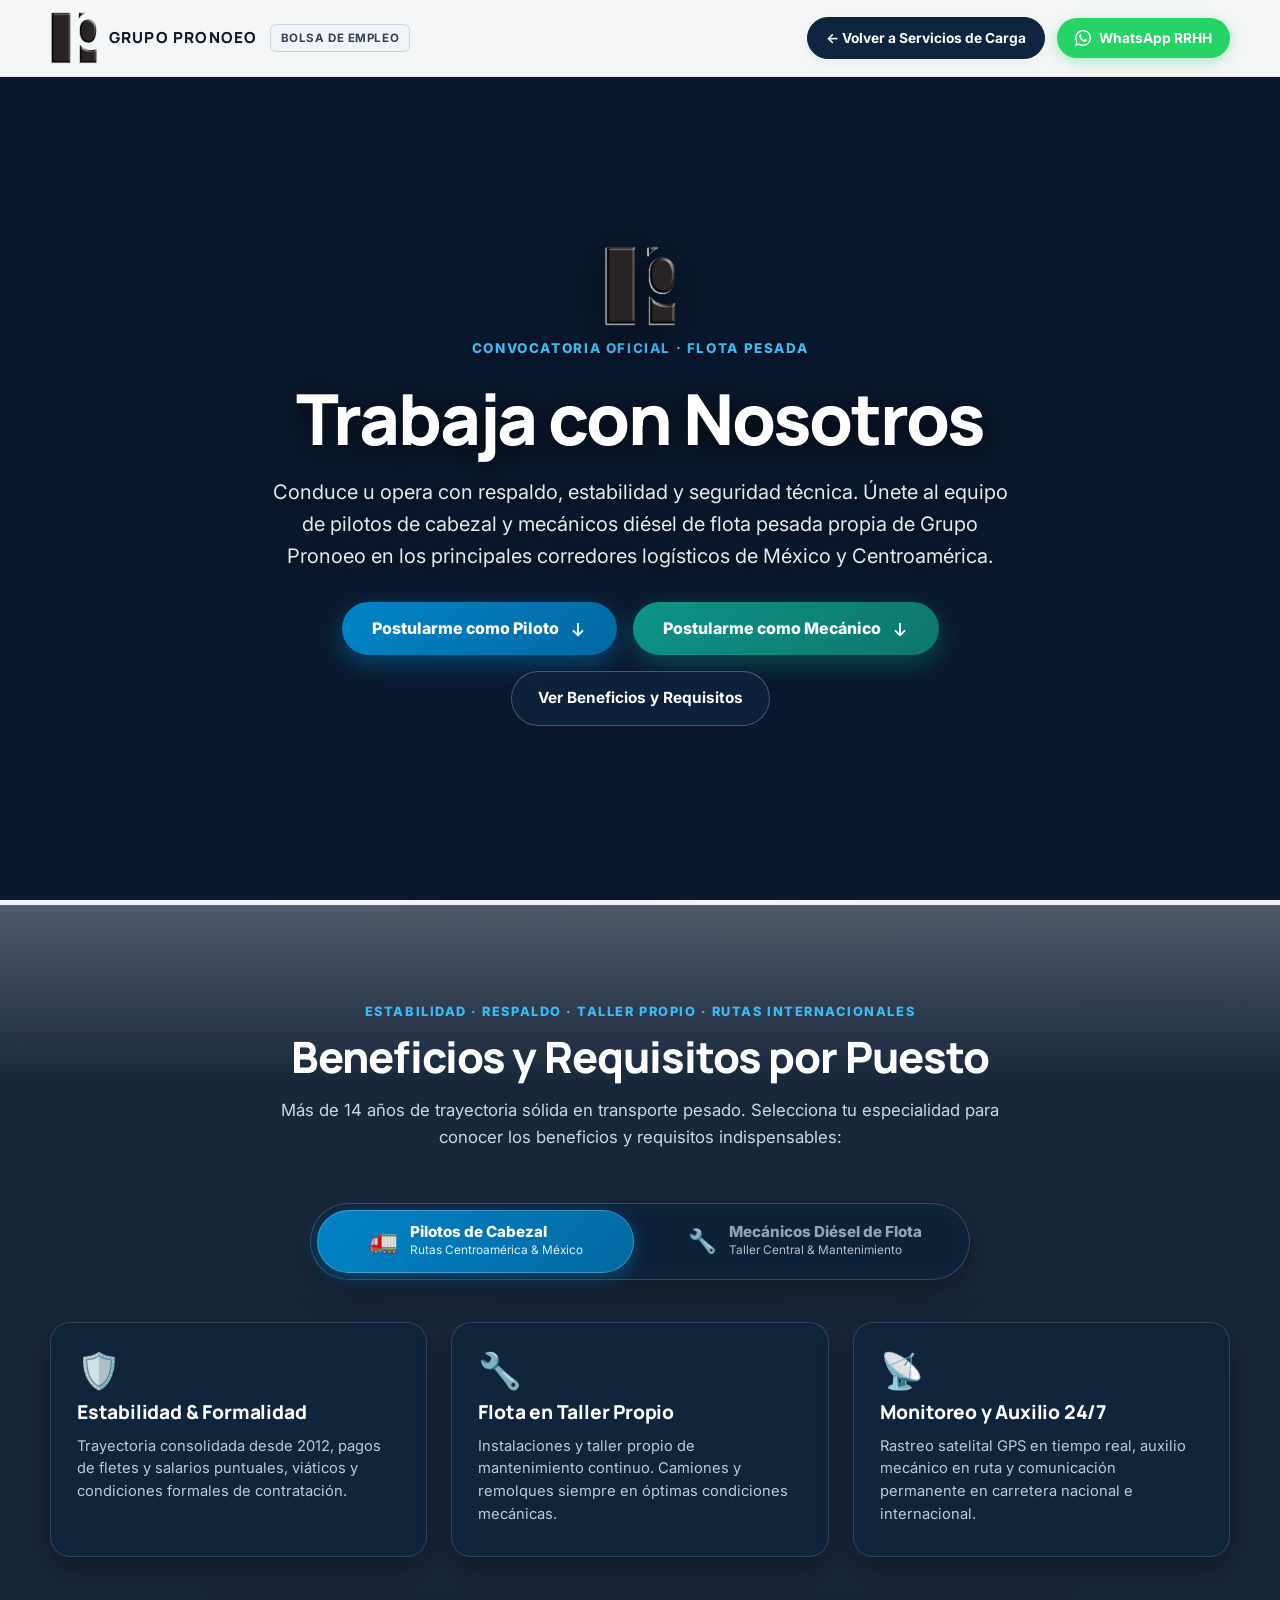
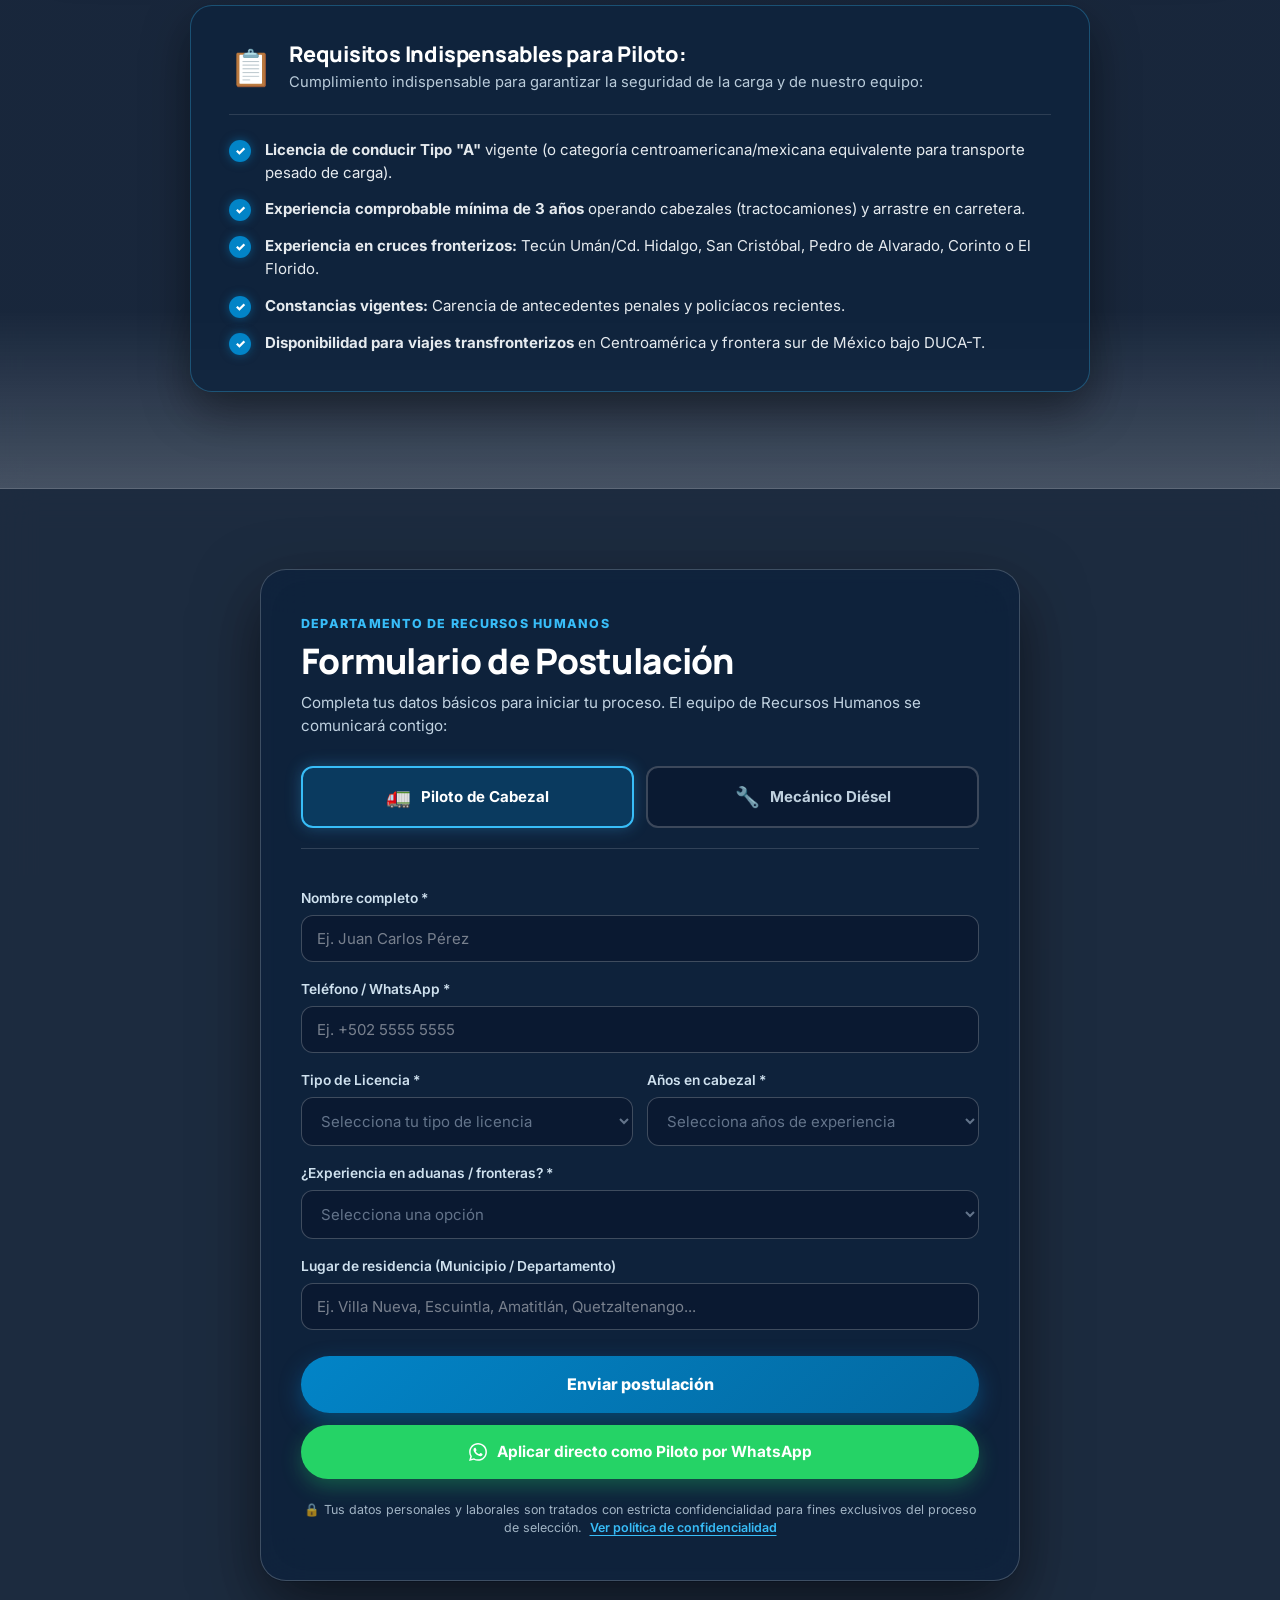
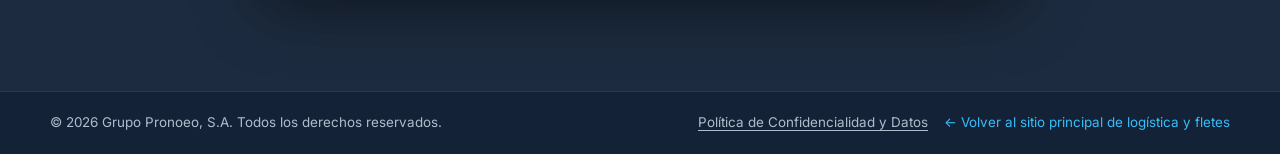
==== pilotos.html @ 1b4695e5 "feat: expand recruitment portal for fleet mechanics, enforce privacy directives, and add technical S" ====
<!DOCTYPE html>
<html lang="es">
  <head>
    <meta charset="UTF-8" />
    <meta name="viewport" content="width=device-width, initial-scale=1.0" />
    <title>Trabajá con Nosotros · Convocatoria de Pilotos y Mecánicos | Grupo Pronoeo</title>

    <!-- SEO & Social Sharing (Ideal para campañas de reclutamiento en Facebook y WhatsApp) -->
    <meta
      name="description"
      content="Convocatoria oficial para pilotos de cabezal y mecánicos diésel de transporte pesado en Grupo Pronoeo. Flota propia, taller propio especializado, estabilidad y soporte 24/7."
    />
    <meta name="keywords" content="empleo pilotos guatemala, mecanicos diesel guatemala, pilotos de cabezal, taller transporte pesado, vacantes tractocamion, grupo pronoeo empleo" />
    <meta name="author" content="Grupo Pronoeo, S.A." />

    <!-- Open Graph (Facebook / WhatsApp preview) -->
    <meta property="og:type" content="website" />
    <meta property="og:title" content="Trabajá con Nosotros · Pilotos y Mecánicos de Transporte Pesado | Grupo Pronoeo" />
    <meta property="og:description" content="Únete al equipo operativo de Grupo Pronoeo. Vacantes abiertas para pilotos de cabezal y mecánicos diésel de flota. Estabilidad de +14 años y taller propio." />
    <meta property="og:image" content="./img/cabezal-6x4.jpg" />
    <meta property="og:url" content="https://grupopronoeo.com/pilotos.html" />

    <!-- Favicons -->
    <link rel="icon" type="image/x-icon" href="./favicon.ico?v=3" />
    <link rel="icon" type="image/png" sizes="32x32" href="./img/favicon-32x32.png?v=3" />
    <link rel="icon" type="image/png" sizes="16x16" href="./img/favicon-16x16.png?v=3" />
    <link rel="apple-touch-icon" sizes="180x180" href="./img/apple-touch-icon.png?v=3" />

    <!-- Google Fonts -->
    <link rel="preconnect" href="https://fonts.googleapis.com" />
    <link rel="preconnect" href="https://fonts.gstatic.com" crossorigin />
    <link
      href="https://fonts.googleapis.com/css2?family=Inter:wght@400;500;600;700;800;900&family=Manrope:wght@400;500;600;700;800&display=swap"
      rel="stylesheet"
    />

    <!-- Canonical URL -->
    <link rel="canonical" href="https://grupopronoeo.com/pilotos.html" />

    <!-- Stylesheets -->
    <link rel="stylesheet" href="./css/styles.css?v=6.4" />
    <link rel="stylesheet" href="./css/pilotos.css?v=1.1" />

    <!-- Structured Data (JSON-LD) for Google Jobs & Recruitment Search -->
    <script type="application/ld+json">
    {
      "@context": "https://schema.org",
      "@graph": [
        {
          "@type": "JobPosting",
          "title": "Piloto de Transporte Pesado Internacional (Cabezal 6x4)",
          "description": "<p>Grupo Pronoeo, S.A. convoca a pilotos profesionales con experiencia comprobada en cabezal 6x4 para rutas y corredores aduaneros en Centroamérica y México.</p><h3>Requisitos:</h3><ul><li>Licencia pesada vigente (Tipo A o equivalente).</li><li>Experiencia comprobable en manejo de tractocamión / cabezal con furgón o plataforma.</li><li>Conocimiento de trámites en aduanas y pasos fronterizos centroamericanos.</li><li>Récord de tránsito intachable.</li></ul><h3>Beneficios:</h3><ul><li>Flota propia en óptimas condiciones mecánicas.</li><li>Instalaciones y taller propio especializado de mantenimiento.</li><li>Monitoreo y asistencia 24/7 en carretera.</li><li>Estabilidad laboral respaldada por más de 14 años de trayectoria.</li></ul>",
          "datePosted": "2026-10-01",
          "validThrough": "2027-12-31",
          "employmentType": "FULL_TIME",
          "hiringOrganization": {
            "@type": "Organization",
            "name": "Grupo Pronoeo, S.A.",
            "sameAs": "https://grupopronoeo.com",
            "logo": "https://grupopronoeo.com/img/pronoeo-logo.png"
          },
          "jobLocation": {
            "@type": "Place",
            "address": {
              "@type": "PostalAddress",
              "addressCountry": "GT"
            }
          },
          "applicantLocationRequirements": {
            "@type": "Country",
            "name": "Guatemala"
          }
        },
        {
          "@type": "JobPosting",
          "title": "Mecánico Diésel de Transporte Pesado (Taller y Flota)",
          "description": "<p>Grupo Pronoeo, S.A. convoca a mecánicos diésel profesionales con experiencia en mantenimiento preventivo y correctivo de tractocamiones, cabezales y semirremolques.</p><h3>Requisitos:</h3><ul><li>Experiencia comprobable mínima de 3 años en mecánica diésel pesada.</li><li>Conocimiento en motores diésel de carga, frenos de aire (neumáticos), embragues y transmisiones.</li><li>Diagnóstico de fallas y mantenimiento preventivo y correctivo.</li><li>Constancias de antecedentes penales y policíacos vigentes.</li></ul><h3>Beneficios:</h3><ul><li>Taller propio equipado con fosas y herramientas de servicio.</li><li>Estabilidad laboral y prestaciones de ley.</li><li>Pagos y salarios puntuales.</li><li>Mantenimiento sobre marcas líderes de flota (Kenworth, Freightliner, Titan).</li></ul>",
          "datePosted": "2026-10-12",
          "validThrough": "2027-12-31",
          "employmentType": "FULL_TIME",
          "hiringOrganization": {
            "@type": "Organization",
            "name": "Grupo Pronoeo, S.A.",
            "sameAs": "https://grupopronoeo.com",
            "logo": "https://grupopronoeo.com/img/pronoeo-logo.png"
          },
          "jobLocation": {
            "@type": "Place",
            "address": {
              "@type": "PostalAddress",
              "addressCountry": "GT"
            }
          },
          "applicantLocationRequirements": {
            "@type": "Country",
            "name": "Guatemala"
          }
        }
      ]
    }
    </script>
  </head>

  <body class="portal-body">
    <!-- ==========================================================================
         1. Cinematic Alternating Video Stage (Full Viewport)
         ========================================================================== -->
    <div class="video-bg-stage" aria-hidden="true">
      <video
        id="portal-video-a"
        class="bg-video"
        autoplay
        muted
        playsinline
        preload="auto"
      >
        <source src="./video/truck-valley-bridge.mp4" type="video/mp4" />
      </video>

      <video
        id="portal-video-b"
        class="bg-video"
        muted
        playsinline
        preload="auto"
      >
        <source src="./video/truck-highway-nature.mp4" type="video/mp4" />
      </video>

      <div class="video-scrim-deep"></div>
    </div>

    <!-- ==========================================================================
         2. Sticky Navigation Header
         ========================================================================== -->
    <header class="portal-header">
      <div class="container portal-header-flex">
        <a href="index.html" class="brand" aria-label="Grupo Pronoeo inicio" title="Volver a la página principal de Grupo Pronoeo">
          <img
            class="brand-logo"
            src="./img/pronoeo-isotype.png?v=1"
            alt="Logo de Grupo Pronoeo"
            width="44"
            height="48"
          />
          <span class="brand-name">Grupo Pronoeo</span>
          <span class="portal-badge-nav">Bolsa de Empleo</span>
        </a>

        <div class="portal-header-actions">
          <a href="index.html" class="btn btn-secondary btn-portal-back">
            <span class="back-text-full">← Volver a Servicios de Carga</span>
            <span class="back-text-short">← Volver</span>
          </a>
          <a
            href="https://wa.me/?text=Hola%2C%20deseo%20informaci%C3%B3n%20sobre%20la%20convocatoria%20de%20empleo%20(pilotos%20y%20mec%C3%A1nicos)%20en%20Grupo%20Pronoeo."
            target="_blank"
            rel="noopener noreferrer"
            class="btn-portal-wa-header"
            data-wa-type="recruitment"
            aria-label="Contactar a Recursos Humanos por WhatsApp"
          >
            <svg viewBox="0 0 24 24" width="16" height="16" fill="currentColor" aria-hidden="true"><path d="M.057 24l1.687-6.163c-1.041-1.804-1.588-3.849-1.587-5.946.003-6.556 5.338-11.891 11.893-11.891 3.181.001 6.167 1.24 8.413 3.488 2.245 2.248 3.481 5.236 3.48 8.414-.003 6.557-5.338 11.892-11.893 11.892-1.99-.001-3.951-.5-5.688-1.448l-6.305 1.654zm6.597-3.807c1.676.995 3.276 1.591 5.392 1.592 5.448 0 9.886-4.434 9.889-9.885.002-5.462-4.415-9.89-9.881-9.892-5.452 0-9.887 4.434-9.889 9.884-.001 2.225.651 3.891 1.746 5.634l-.999 3.648 3.742-.981zm11.387-5.464c-.074-.124-.272-.198-.57-.347-.297-.149-1.758-.868-2.031-.967-.272-.099-.47-.149-.669.149-.198.297-.768.967-.941 1.165-.173.198-.347.223-.644.074-.297-.149-1.255-.462-2.39-1.475-.883-.788-1.48-1.761-1.653-2.059-.173-.297-.018-.458.13-.606.134-.133.297-.347.446-.521.151-.172.2-.296.3-.495.099-.198.05-.372-.025-.521-.075-.148-.669-1.611-.916-2.206-.242-.579-.487-.501-.669-.51l-.57-.01c-.198 0-.52.074-.792.372s-1.04 1.016-1.04 2.479 1.065 2.876 1.213 3.074c.149.198 2.095 3.2 5.076 4.487.709.306 1.263.489 1.694.626.712.226 1.36.194 1.872.118.571-.085 1.758-.719 2.006-1.413.248-.695.248-1.29.173-1.414z"/></svg>
            <span>WhatsApp RRHH</span>
          </a>
        </div>
      </div>
    </header>

    <!-- ==========================================================================
         3. Main Content: Cinematic Flow (Presentation Hero -> Details -> Application Form)
         ========================================================================== -->
    <main class="portal-main">

      <!-- 3.1 Cinematic Presentation Hero (Full Viewport) -->
      <section class="portal-hero-showcase">
        <div class="container portal-hero-inner">
          <div class="portal-hero-brand">
            <img
              class="portal-hero-logo"
              src="./img/pronoeo-isotype.png?v=1"
              alt="Grupo Pronoeo"
              width="68"
              height="74"
            />
            <span class="portal-hero-eyebrow">Convocatoria Oficial · Flota Pesada</span>
          </div>

          <h1 class="portal-hero-title">Trabaja con Nosotros</h1>

          <p class="portal-hero-lead">
            Conduce u opera con respaldo, estabilidad y seguridad técnica. Únete al equipo de pilotos de cabezal y mecánicos diésel de flota pesada propia de Grupo Pronoeo en los principales corredores logísticos de México y Centroamérica.
          </p>

          <div class="portal-hero-ctas">
            <a href="#postulacion" class="btn btn-primary btn-portal-hero-cta" data-hero-role="pilot">
              <span>Postularme como Piloto</span>
              <svg viewBox="0 0 20 20" fill="currentColor" width="18" height="18" aria-hidden="true"><path fill-rule="evenodd" d="M10 3a1 1 0 011 1v10.586l3.293-3.293a1 1 0 111.414 1.414l-5 5a1 1 0 01-1.414 0l-5-5a1 1 0 111.414-1.414L9 14.586V4a1 1 0 011-1z" clip-rule="evenodd"/></svg>
            </a>
            <a href="#postulacion" class="btn btn-primary btn-portal-hero-cta btn-portal-hero-mechanic" data-hero-role="mechanic">
              <span>Postularme como Mecánico</span>
              <svg viewBox="0 0 20 20" fill="currentColor" width="18" height="18" aria-hidden="true"><path fill-rule="evenodd" d="M10 3a1 1 0 011 1v10.586l3.293-3.293a1 1 0 111.414 1.414l-5 5a1 1 0 01-1.414 0l-5-5a1 1 0 111.414-1.414L9 14.586V4a1 1 0 011-1z" clip-rule="evenodd"/></svg>
            </a>
            <a href="#requisitos" class="btn btn-secondary btn-portal-hero-sub">
              <span>Ver Beneficios y Requisitos</span>
            </a>
          </div>
        </div>
      </section>

      <!-- 3.2 Value Proposition & Requirements (Spacious Flow with Role Switcher) -->
      <section id="requisitos" class="portal-details-section">
        <div class="container">
          <div class="portal-section-header text-center">
            <span class="portal-section-eyebrow">ESTABILIDAD · RESPALDO · TALLER PROPIO · RUTAS INTERNACIONALES</span>
            <h2 class="portal-section-title">Beneficios y Requisitos por Puesto</h2>
            <p class="portal-section-lead">
              Más de 14 años de trayectoria sólida en transporte pesado. Selecciona tu especialidad para conocer los beneficios y requisitos indispensables:
            </p>
          </div>

          <!-- Role Switcher Tabs -->
          <div class="portal-role-switcher" role="tablist" aria-label="Seleccionar puesto de convocatoria">
            <button
              type="button"
              class="role-switch-btn is-active"
              role="tab"
              aria-selected="true"
              aria-controls="panel-role-pilot"
              id="tab-role-pilot"
              data-role-tab="pilot"
            >
              <span class="role-switch-icon" aria-hidden="true">🚛</span>
              <span class="role-switch-text">
                <strong>Pilotos de Cabezal</strong>
                <span>Rutas Centroamérica & México</span>
              </span>
            </button>
            <button
              type="button"
              class="role-switch-btn"
              role="tab"
              aria-selected="false"
              aria-controls="panel-role-mechanic"
              id="tab-role-mechanic"
              data-role-tab="mechanic"
            >
              <span class="role-switch-icon" aria-hidden="true">🔧</span>
              <span class="role-switch-text">
                <strong>Mecánicos Diésel de Flota</strong>
                <span>Taller Central & Mantenimiento</span>
              </span>
            </button>
          </div>

          <!-- Panel 1: Pilotos de Cabezal -->
          <div id="panel-role-pilot" class="portal-role-panel is-active" role="tabpanel" aria-labelledby="tab-role-pilot">
            <!-- 3 Perks Cards Grid -->
            <div class="portal-perks-grid">
              <div class="portal-perk-card">
                <div class="portal-perk-icon" aria-hidden="true">🛡️</div>
                <h3>Estabilidad & Formalidad</h3>
                <p>Trayectoria consolidada desde 2012, pagos de fletes y salarios puntuales, viáticos y condiciones formales de contratación.</p>
              </div>
              <div class="portal-perk-card">
                <div class="portal-perk-icon" aria-hidden="true">🔧</div>
                <h3>Flota en Taller Propio</h3>
                <p>Instalaciones y taller propio de mantenimiento continuo. Camiones y remolques siempre en óptimas condiciones mecánicas.</p>
              </div>
              <div class="portal-perk-card">
                <div class="portal-perk-icon" aria-hidden="true">📡</div>
                <h3>Monitoreo y Auxilio 24/7</h3>
                <p>Rastreo satelital GPS en tiempo real, auxilio mecánico en ruta y comunicación permanente en carretera nacional e internacional.</p>
              </div>
            </div>

            <!-- Mandatory Requirements Callout -->
            <div class="portal-req-card">
              <div class="portal-req-header">
                <span class="portal-req-header-icon" aria-hidden="true">📋</span>
                <div>
                  <h3>Requisitos Indispensables para Piloto:</h3>
                  <p>Cumplimiento indispensable para garantizar la seguridad de la carga y de nuestro equipo:</p>
                </div>
              </div>
              <ul class="portal-req-list">
                <li>
                  <span class="portal-req-check" aria-hidden="true">✓</span>
                  <span><strong>Licencia de conducir Tipo "A"</strong> vigente (o categoría centroamericana/mexicana equivalente para transporte pesado de carga).</span>
                </li>
                <li>
                  <span class="portal-req-check" aria-hidden="true">✓</span>
                  <span><strong>Experiencia comprobable mínima de 3 años</strong> operando cabezales (tractocamiones) y arrastre en carretera.</span>
                </li>
                <li>
                  <span class="portal-req-check" aria-hidden="true">✓</span>
                  <span><strong>Experiencia en cruces fronterizos:</strong> Tecún Umán/Cd. Hidalgo, San Cristóbal, Pedro de Alvarado, Corinto o El Florido.</span>
                </li>
                <li>
                  <span class="portal-req-check" aria-hidden="true">✓</span>
                  <span><strong>Constancias vigentes:</strong> Carencia de antecedentes penales y policíacos recientes.</span>
                </li>
                <li>
                  <span class="portal-req-check" aria-hidden="true">✓</span>
                  <span><strong>Disponibilidad para viajes transfronterizos</strong> en Centroamérica y frontera sur de México bajo DUCA-T.</span>
                </li>
              </ul>
            </div>
          </div>

          <!-- Panel 2: Mecánicos Diésel de Flota -->
          <div id="panel-role-mechanic" class="portal-role-panel" role="tabpanel" aria-labelledby="tab-role-mechanic">
            <!-- 3 Perks Cards Grid -->
            <div class="portal-perks-grid">
              <div class="portal-perk-card">
                <div class="portal-perk-icon" aria-hidden="true">🧰</div>
                <h3>Instalaciones y Taller Propio</h3>
                <p>Taller equipado para mantenimiento preventivo y correctivo mayor de cabezales diésel y plataformas de arrastre.</p>
              </div>
              <div class="portal-perk-card">
                <div class="portal-perk-icon" aria-hidden="true">💼</div>
                <h3>Estabilidad y Pagos Puntuales</h3>
                <p>Salario competitivo acorde a experiencia y especialidad técnica, prestaciones de ley y ambiente de trabajo formal y seguro.</p>
              </div>
              <div class="portal-perk-card">
                <div class="portal-perk-icon" aria-hidden="true">⚙️</div>
                <h3>Flota Moderna Multimarca</h3>
                <p>Trabajo continuo con cabezales Freightliner, Kenworth e International y remolques de 48 y 53 pies.</p>
              </div>
            </div>

            <!-- Mandatory Requirements Callout -->
            <div class="portal-req-card">
              <div class="portal-req-header">
                <span class="portal-req-header-icon" aria-hidden="true">📋</span>
                <div>
                  <h3>Requisitos Indispensables para Mecánico:</h3>
                  <p>Perfil técnico requerido para el mantenimiento preventivo y correctivo de nuestra flota:</p>
                </div>
              </div>
              <ul class="portal-req-list">
                <li>
                  <span class="portal-req-check" aria-hidden="true">✓</span>
                  <span><strong>Experiencia comprobable mínima de 2 años</strong> en mecánica diésel de transporte pesado (cabezales y remolques).</span>
                </li>
                <li>
                  <span class="portal-req-check" aria-hidden="true">✓</span>
                  <span><strong>Conocimientos técnicos:</strong> Diagnóstico de motores diésel (Cummins, Detroit, Caterpillar), sistemas de frenos de aire (neumática), embragues o transmisiones Eaton Fuller.</span>
                </li>
                <li>
                  <span class="portal-req-check" aria-hidden="true">✓</span>
                  <span><strong>Herramienta básica propia:</strong> Disponer de juego de herramienta mecánica para uso en taller.</span>
                </li>
                <li>
                  <span class="portal-req-check" aria-hidden="true">✓</span>
                  <span><strong>Constancias vigentes:</strong> Carencia de antecedentes penales y policíacos recientes.</span>
                </li>
                <li>
                  <span class="portal-req-check" aria-hidden="true">✓</span>
                  <span><strong>Disponibilidad para turnos de taller</strong> y auxilio mecánico ocasional para soporte en carretera.</span>
                </li>
              </ul>
            </div>
          </div>

        </div>
      </section>

      <!-- 3.3 Application Form Section (Dedicated, Centered & Clean) -->
      <section id="postulacion" class="portal-form-section">
        <div class="container portal-form-container">
          <div class="portal-form-card">
            <div class="portal-form-header text-center">
              <span class="portal-form-eyebrow">DEPARTAMENTO DE RECURSOS HUMANOS</span>
              <h2>Formulario de Postulación</h2>
              <p>Completa tus datos básicos para iniciar tu proceso. El equipo de Recursos Humanos se comunicará contigo:</p>
            </div>

            <form id="pilot-portal-form" class="portal-form">
              <!-- Role Selector Pills -->
              <div class="form-role-selector" role="radiogroup" aria-label="Selecciona la vacante a la que te postulas">
                <label class="form-role-pill">
                  <input type="radio" name="applied_position" value="pilot" checked />
                  <span class="role-pill-inner">
                    <span class="role-pill-icon" aria-hidden="true">🚛</span>
                    <span>Piloto de Cabezal</span>
                  </span>
                </label>
                <label class="form-role-pill">
                  <input type="radio" name="applied_position" value="mechanic" />
                  <span class="role-pill-inner">
                    <span class="role-pill-icon" aria-hidden="true">🔧</span>
                    <span>Mecánico Diésel</span>
                  </span>
                </label>
              </div>

              <!-- Common Data: Nombre y Teléfono -->
              <div class="form-group">
                <label for="portal-name">Nombre completo *</label>
                <input
                  type="text"
                  id="portal-name"
                  name="name"
                  placeholder="Ej. Juan Carlos Pérez"
                  required
                />
              </div>

              <div class="form-group">
                <label for="portal-phone">Teléfono / WhatsApp *</label>
                <input
                  type="tel"
                  id="portal-phone"
                  name="phone"
                  placeholder="Ej. +502 5555 5555"
                  required
                />
              </div>

              <!-- PILOT FIELDS CONTAINER -->
              <div id="fields-pilot" class="role-fields-container">
                <div class="portal-form-row">
                  <div class="form-group">
                    <label for="portal-license">Tipo de Licencia *</label>
                    <select id="portal-license" name="license" required>
                      <option value="" disabled selected hidden>Selecciona tu tipo de licencia</option>
                      <option value="Tipo A (Guatemala - Pesada)">Tipo A (Guatemala - Pesada)</option>
                      <option value="Equivalente El Salvador / Honduras / México">Equivalente El Salvador / Honduras / México</option>
                      <option value="Otra categoría pesada">Otra categoría de transporte pesado</option>
                    </select>
                  </div>
                  <div class="form-group">
                    <label for="portal-experience">Años en cabezal *</label>
                    <select id="portal-experience" name="experience" required>
                      <option value="" disabled selected hidden>Selecciona años de experiencia</option>
                      <option value="1 a 3 años">1 a 3 años de experiencia</option>
                      <option value="3 a 5 años">3 a 5 años de experiencia</option>
                      <option value="Más de 5 años">Más de 5 años de experiencia</option>
                      <option value="Más de 10 años">Más de 10 años de experiencia</option>
                    </select>
                  </div>
                </div>

                <div class="form-group">
                  <label for="portal-borders">¿Experiencia en aduanas / fronteras? *</label>
                  <select id="portal-borders" name="borders" required>
                    <option value="" disabled selected hidden>Selecciona una opción</option>
                    <option value="Sí, conozco aduanas y cruces regionales">Sí, conozco aduanas y cruces regionales</option>
                    <option value="Solo rutas nacionales">Solo rutas nacionales</option>
                  </select>
                </div>
              </div>

              <!-- MECHANIC FIELDS CONTAINER (Hidden initially) -->
              <div id="fields-mechanic" class="role-fields-container" style="display: none;">
                <div class="portal-form-row">
                  <div class="form-group">
                    <label for="portal-mechanic-specialty">Especialidad técnica principal *</label>
                    <select id="portal-mechanic-specialty" name="mechanic_specialty">
                      <option value="" disabled selected hidden>Selecciona tu especialidad</option>
                      <option value="Motores Diésel (Cummins, Detroit, CAT)">Motores Diésel (Cummins, Detroit, CAT)</option>
                      <option value="Sistemas de Frenos de Aire y Neumática">Sistemas de Frenos de Aire y Neumática</option>
                      <option value="Transmisiones y Embragues (Eaton Fuller)">Transmisiones y Embragues (Eaton Fuller)</option>
                      <option value="Electricidad y Diagnóstico Electrónico">Electricidad y Diagnóstico Electrónico</option>
                      <option value="Mecánica General de Flota Pesada">Mecánica General de Flota Pesada</option>
                    </select>
                  </div>
                  <div class="form-group">
                    <label for="portal-mechanic-exp">Años de experiencia en taller pesado *</label>
                    <select id="portal-mechanic-exp" name="mechanic_exp">
                      <option value="" disabled selected hidden>Selecciona años de experiencia</option>
                      <option value="1 a 3 años">1 a 3 años de experiencia</option>
                      <option value="3 a 5 años">3 a 5 años de experiencia</option>
                      <option value="Más de 5 años">Más de 5 años de experiencia</option>
                      <option value="Más de 10 años">Más de 10 años de experiencia</option>
                    </select>
                  </div>
                </div>

                <div class="form-group">
                  <label for="portal-mechanic-tools">¿Cuentas con herramienta propia básica de taller? *</label>
                  <select id="portal-mechanic-tools" name="mechanic_tools">
                    <option value="" disabled selected hidden>Selecciona una opción</option>
                    <option value="Sí, cuento con herramienta propia básica">Sí, cuento con herramienta propia básica</option>
                    <option value="No, requiero herramienta de taller">No, requiero herramienta de taller</option>
                  </select>
                </div>
              </div>

              <!-- Common Data: Residencia -->
              <div class="form-group">
                <label for="portal-city">Lugar de residencia (Municipio / Departamento)</label>
                <input
                  type="text"
                  id="portal-city"
                  name="city"
                  placeholder="Ej. Villa Nueva, Escuintla, Amatitlán, Quetzaltenango..."
                />
              </div>

              <div class="portal-form-actions">
                <button type="submit" class="btn-portal-submit">
                  <span>Enviar postulación</span>
                </button>
                <button type="button" class="btn-portal-wa" id="btn-pilot-direct-wa">
                  <svg viewBox="0 0 24 24" width="18" height="18" fill="currentColor" aria-hidden="true"><path d="M.057 24l1.687-6.163c-1.041-1.804-1.588-3.849-1.587-5.946.003-6.556 5.338-11.891 11.893-11.891 3.181.001 6.167 1.24 8.413 3.488 2.245 2.248 3.481 5.236 3.48 8.414-.003 6.557-5.338 11.892-11.893 11.892-1.99-.001-3.951-.5-5.688-1.448l-6.305 1.654zm6.597-3.807c1.676.995 3.276 1.591 5.392 1.592 5.448 0 9.886-4.434 9.889-9.885.002-5.462-4.415-9.89-9.881-9.892-5.452 0-9.887 4.434-9.889 9.884-.001 2.225.651 3.891 1.746 5.634l-.999 3.648 3.742-.981zm11.387-5.464c-.074-.124-.272-.198-.57-.347-.297-.149-1.758-.868-2.031-.967-.272-.099-.47-.149-.669.149-.198.297-.768.967-.941 1.165-.173.198-.347.223-.644.074-.297-.149-1.255-.462-2.39-1.475-.883-.788-1.48-1.761-1.653-2.059-.173-.297-.018-.458.13-.606.134-.133.297-.347.446-.521.151-.172.2-.296.3-.495.099-.198.05-.372-.025-.521-.075-.148-.669-1.611-.916-2.206-.242-.579-.487-.501-.669-.51l-.57-.01c-.198 0-.52.074-.792.372s-1.04 1.016-1.04 2.479 1.065 2.876 1.213 3.074c.149.198 2.095 3.2 5.076 4.487.709.306 1.263.489 1.694.626.712.226 1.36.194 1.872.118.571-.085 1.758-.719 2.006-1.413.248-.695.248-1.29.173-1.414z"/></svg>
                  <span id="btn-portal-wa-text">Aplicar directo por WhatsApp</span>
                </button>
              </div>

              <p class="portal-privacy-note">
                🔒 Tus datos personales y laborales son tratados con estricta confidencialidad para fines exclusivos del proceso de selección.
                <button type="button" class="portal-privacy-trigger" id="btn-portal-open-privacy">Ver política de confidencialidad</button>
              </p>
              <div id="pilot-portal-feedback" class="quote-feedback" style="display: none;"></div>
            </form>
          </div>
        </div>
      </section>

    </main>

    <!-- ==========================================================================
         4. Portal Footer
         ========================================================================== -->
    <footer class="portal-footer">
      <div class="container portal-footer-flex">
        <span>© 2026 Grupo Pronoeo, S.A. Todos los derechos reservados.</span>
        <div class="portal-footer-links">
          <button type="button" class="portal-footer-privacy-btn" id="footer-portal-privacy-btn">Política de Confidencialidad y Datos</button>
          <a href="index.html">← Volver al sitio principal de logística y fletes</a>
        </div>
      </div>
    </footer>

    <!-- ==========================================================================
         5. Pilot Portal Privacy & Data Confidentiality Modal
         ========================================================================== -->
    <div
      class="portal-modal-backdrop"
      id="portal-privacy-modal"
      aria-hidden="true"
      role="dialog"
      aria-modal="true"
      aria-labelledby="portal-privacy-title"
    >
      <div class="portal-modal-dialog">
        <!-- Close button -->
        <button
          type="button"
          class="portal-modal-close"
          id="portal-privacy-close"
          aria-label="Cerrar política de confidencialidad"
        >
          <svg width="20" height="20" viewBox="0 0 24 24" fill="none" stroke="currentColor" stroke-width="2.5" stroke-linecap="round" stroke-linejoin="round" aria-hidden="true">
            <line x1="18" y1="6" x2="6" y2="18"></line>
            <line x1="6" y1="6" x2="18" y2="18"></line>
          </svg>
        </button>

        <!-- Header -->
        <div class="portal-modal-header">
          <span class="portal-modal-badge">
            <svg width="14" height="14" viewBox="0 0 24 24" fill="none" stroke="currentColor" stroke-width="2.5" stroke-linecap="round" stroke-linejoin="round" aria-hidden="true">
              <path d="M12 22s8-4 8-10V5l-8-3-8 3v7c0 6 8 10 8 10z"/>
            </svg>
            Confidencialidad Laboral
          </span>
          <h3 id="portal-privacy-title">Política de Confidencialidad para Pilotos y Postulantes</h3>
          <p class="portal-modal-subtitle">Grupo Pronoeo, S.A. · Convocatoria de Transporte Pesado Internacional</p>
        </div>

        <!-- Body -->
        <div class="portal-privacy-body">
          <section class="portal-privacy-section">
            <h4>1. Uso Exclusivo para Selección y Reclutamiento</h4>
            <p>
              Toda la información personal, experiencia en carretera, tipo de licencia (Tipo A / Pesada), conocimientos en aduanas y antecedentes compartidos en este portal son utilizados de manera exclusiva por el departamento de Recursos Humanos de <strong>Grupo Pronoeo, S.A.</strong> para evaluar tu perfil laboral.
            </p>
          </section>

          <section class="portal-privacy-section">
            <h4>2. Protección y No Divulgación</h4>
            <p>
              Tus datos no serán cedidos, transferidos ni compartidos con empresas externas, agencias de publicidad ni terceros ajenos al proceso de selección de la empresa.
            </p>
          </section>

          <section class="portal-privacy-section">
            <h4>3. Resguardo Técnico y Contacto</h4>
            <p>
              Tu información se procesa bajo conexiones seguras cifradas. Si en cualquier momento deseas actualizar, consultar o retirar tu postulación, puedes comunicarte directamente con el equipo de Recursos Humanos a través de nuestros canales oficiales de contacto o vía correo corporativo.
            </p>
          </section>
        </div>

        <!-- Footer -->
        <div class="portal-privacy-footer">
          <button type="button" class="btn btn-primary" id="btn-portal-privacy-accept" style="padding: 0.65rem 1.4rem; font-size: 0.90rem; background: #0284c7; border: none; color: #fff; border-radius: 10px; cursor: pointer; font-weight: 700;">
            Entendido y de acuerdo
          </button>
          <span style="font-size: 0.78rem; color: #94a3b8;">Vigente a partir de 2026 · Recursos Humanos</span>
        </div>
      </div>
    </div>

    <!-- Scripts -->
    <script src="./js/config.js?v=1.0"></script>
    <script src="./js/pilotos.js?v=1.5"></script>
  </body>
</html>
---- css/styles.css ----
/**
 * ============================================================================
 * Grupo Pronoeo, S.A. - Primary Stylesheet
 * Document: styles.css
 * Description: Styles for layout, typography, UI components, responsive grids,
 *              modal dialogs, and animations.
 * ============================================================================
 *
 * SECTION INDEX:
 * 1.  DESIGN TOKENS & SYSTEM VARIABLES (:root)
 * 2.  GLOBAL RESETS & BASE ELEMENTS
 * 3.  SHARED LAYOUT CONTAINERS & TYPOGRAPHY SCALES
 * 4.  STICKY HEADER & NAVIGATION
 * 5.  BUTTONS & CONTROLS
 * 6.  HERO SECTION (BACKGROUND VIDEO)
 * 7.  ABOUT US & OPERATIONAL PILLARS
 * 8.  SERVICES GRID
 * 9.  FLEET CREDENTIALS STRIP
 * 10. FLEET CATEGORY FILTERS
 * 11. FLEET CATALOG & EQUIPMENT CARDS
 * 12. FLEET SPECIFICATIONS MATRIX
 * 13. FREIGHT CORRIDORS & REGIONAL COVERAGE
 * 14. WORKFLOW TIMELINE
 * 15. INDUSTRY SECTORS
 * 16. QUOTE FORM & CONTACT SECTION
 * 17. CONTACT INFORMATION & HEADQUARTERS CARD
 * 18. CAREERS & DRIVER RECRUITMENT
 * 19. SITE FOOTER
 * 20. FLOATING WHATSAPP BUTTON
 * 21. SCROLL REVEAL ANIMATIONS
 * 22. DIRECT CONTACT MODAL
 * 23. RESPONSIVE BREAKPOINTS (980px, 640px)
 * ============================================================================
 */

/* ==========================================================================
   1. Design Tokens & System Variables
   ========================================================================== */
:root {
  --bg-soft: #f1f5f9;
  --card: #ffffff;
  --muted: #64748b;
  --muted-2: #334155;
  --text: #0f172a;
  --primary: #0284c7;
  --primary-strong: #0a192f;
  --primary-light: #e0f2fe;
  --secondary: #0f243e;
  --accent: #0369a1;
  --line: rgba(15, 23, 42, 0.08);
  --line-strong: rgba(15, 23, 42, 0.16);
  --shadow: 0 12px 32px rgba(15, 23, 42, 0.06);
  --shadow-strong: 0 24px 48px rgba(15, 23, 42, 0.12);
  --radius: 20px;
  --radius-sm: 12px;
  --container: min(1180px, calc(100vw - 32px));
}

/* ==========================================================================
   2. Global Resets & Base Elements
   ========================================================================== */
* {
  box-sizing: border-box;
}

html {
  scroll-behavior: smooth;
}

body {
  margin: 0;
  font-family: "Inter", sans-serif;
  background:
    radial-gradient(circle at 10% 10%, rgba(2, 132, 199, 0.07), transparent 28%),
    radial-gradient(circle at 90% 15%, rgba(10, 25, 47, 0.05), transparent 30%),
    linear-gradient(180deg, #f8fafc 0%, #f1f5f9 100%);
  color: var(--text);
  line-height: 1.6;
}

img {
  max-width: 100%;
  display: block;
}

a {
  color: inherit;
  text-decoration: none;
}

button {
  font: inherit;
}

/* ==========================================================================
   3. Shared Layout Containers & Typography Scales
   ========================================================================== */
.container {
  width: var(--container);
  margin: 0 auto;
}

.section-spacing {
  padding: 104px 0;
}

.eyebrow {
  display: inline-flex;
  align-items: center;
  gap: 8px;
  margin: 0 0 16px;
  padding: 6px 14px;
  border-radius: 999px;
  background: rgba(2, 132, 199, 0.1);
  color: var(--primary);
  font-size: 0.74rem;
  font-weight: 700;
  letter-spacing: 0.12em;
  text-transform: uppercase;
  border: 1px solid rgba(2, 132, 199, 0.18);
}

.eyebrow-dark {
  color: var(--primary-strong);
  background: rgba(10, 25, 47, 0.06);
  border-color: rgba(10, 25, 47, 0.12);
}

h1,
h2,
h3 {
  font-family: "Manrope", sans-serif;
  margin: 0 0 16px;
  line-height: 1.15;
  color: var(--primary-strong);
}

h1 {
  font-size: clamp(2.6rem, 4.8vw, 4.6rem);
  letter-spacing: -0.04em;
}

h2 {
  font-size: clamp(2rem, 3.6vw, 3rem);
  letter-spacing: -0.03em;
}

h3 {
  font-size: clamp(1.1rem, 2vw, 1.45rem);
}

p {
  margin: 0 0 1rem;
  color: var(--muted-2);
}

.page-shell {
  position: relative;
  overflow: hidden;
}

/* ==========================================================================
   4. Sticky Header & Navigation
   ========================================================================== */
.site-header {
  position: sticky;
  top: 0;
  z-index: 50;
  backdrop-filter: blur(18px);
  -webkit-backdrop-filter: blur(18px);
  background: rgba(255, 255, 255, 0.88);
  border-bottom: 1px solid var(--line);
  transition: box-shadow 0.25s ease, background-color 0.25s ease;
}

.site-header.is-scrolled {
  background: rgba(255, 255, 255, 0.96);
  box-shadow: 0 10px 30px rgba(15, 23, 42, 0.08);
}

.nav {
  display: flex;
  justify-content: space-between;
  align-items: center;
  min-height: 74px;
}

.brand {
  display: inline-flex;
  align-items: center;
  gap: 12px;
  font-weight: 800;
  letter-spacing: 0.08em;
  text-transform: uppercase;
}

.brand-logo {
  display: block;
  height: 52px;
  width: auto;
  object-fit: contain;
}

.brand-name {
  color: var(--text);
  font-family: "Manrope", sans-serif;
  font-weight: 800;
  font-size: 0.95rem;
  letter-spacing: 0.08em;
  text-transform: uppercase;
}

.nav-panel {
  display: flex;
  align-items: center;
  gap: 26px;
}

.nav-links {
  display: flex;
  align-items: center;
  gap: 24px;
  color: var(--muted-2);
  font-size: 0.95rem;
}

.nav-links a {
  transition: color 0.2s ease;
}

.nav-links a:hover,
.nav-links a:focus-visible {
  color: var(--text);
}

/* Sutil divisor vertical entre secciones y portal */
.nav-divider {
  display: inline-block;
  width: 1px;
  height: 16px;
  background: var(--line-strong);
  margin: 0 4px;
  opacity: 0.6;
}

/* Enlace destacado hacia el portal de pilotos (armonioso, sin burbujas invasivas) */
.nav-link-pilotos {
  display: inline-flex;
  align-items: center;
  gap: 6px;
  padding: 6px 10px;
  border-radius: 8px;
  color: var(--primary) !important;
  font-size: 0.92rem;
  font-weight: 700;
  letter-spacing: 0.01em;
  text-decoration: none;
  transition: all 0.2s ease;
  white-space: nowrap;
}

.nav-pilotos-arrow {
  color: var(--primary);
  transition: transform 0.2s ease, color 0.2s ease;
  flex-shrink: 0;
}

.nav-link-pilotos:hover {
  background: rgba(2, 132, 199, 0.08);
  color: var(--primary-strong) !important;
}

.nav-link-pilotos:hover .nav-pilotos-arrow {
  transform: translate(2px, -2px);
  color: var(--primary-strong);
}

.nav-actions {
  display: flex;
  align-items: center;
  gap: 10px;
}

/* Proporciones estilizadas de los botones en la barra de navegación */
.nav-actions .btn {
  padding: 0.58rem 1.25rem;
  font-size: 0.88rem;
  font-weight: 700;
}

.menu-toggle {
  display: none;
  width: 44px;
  height: 44px;
  border: 1px solid var(--line-strong);
  border-radius: 12px;
  background: #ffffff;
  cursor: pointer;
  padding: 10px;
  box-shadow: 0 2px 8px rgba(15, 23, 42, 0.05);
  transition: border-color 0.2s ease, box-shadow 0.2s ease;
}

.menu-toggle:hover {
  border-color: var(--primary);
  box-shadow: 0 4px 12px rgba(2, 132, 199, 0.12);
}

.menu-toggle span {
  display: block;
  width: 100%;
  height: 2px;
  background: var(--primary-strong);
  margin: 5px 0;
  border-radius: 2px;
  transition: transform 0.2s ease, opacity 0.2s ease;
}

/* ==========================================================================
   5. Buttons & Controls
   ========================================================================== */
.btn {
  display: inline-flex;
  align-items: center;
  justify-content: center;
  border-radius: 999px;
  padding: 0.96rem 1.5rem;
  font-weight: 700;
  transition: transform 0.25s ease, box-shadow 0.25s ease, border-color 0.2s ease;
}

.btn:hover,
.btn:focus-visible {
  transform: translateY(-2px);
}

.btn-primary {
  background: linear-gradient(135deg, var(--primary), var(--primary-strong));
  color: #fff;
  box-shadow: 0 10px 24px rgba(2, 132, 199, 0.28);
}

.btn-primary:hover {
  color: #ffffff;
  box-shadow: 0 14px 30px rgba(2, 132, 199, 0.38);
}

.btn-secondary {
  border: 1px solid var(--line-strong);
  background: #ffffff;
  color: var(--primary-strong);
  box-shadow: 0 4px 12px rgba(15, 23, 42, 0.04);
}

.btn-secondary:hover {
  border-color: var(--primary);
  background: var(--primary-light);
  color: var(--primary);
}

/* ==========================================================================
   6. Hero Section (Background Video)
   ========================================================================== */
.hero-video-cinematic {
  position: relative;
  min-height: calc(100vh - 78px);
  display: flex;
  align-items: center;
  padding: 80px 0 60px;
  overflow: hidden;
  background: #0a192f;
}

.hero-video-container {
  position: absolute;
  inset: 0;
  overflow: hidden;
  pointer-events: none;
  z-index: 0;
}

.hero-video-bg {
  width: 100%;
  height: 100%;
  object-fit: cover;
  object-position: center;
  filter: brightness(0.68) saturate(1.1) contrast(1.05);
}

.hero-video-scrim {
  position: absolute;
  inset: 0;
  background: linear-gradient(
    90deg,
    rgba(10, 25, 47, 0.95) 0%,
    rgba(10, 25, 47, 0.88) 48%,
    rgba(10, 25, 47, 0.52) 75%,
    rgba(10, 25, 47, 0.28) 100%
  );
}

.hero-clean-wrap {
  position: relative;
  z-index: 2;
  width: 100%;
  padding-left: clamp(24px, 5vw, 64px);
  padding-right: 24px;
}

.hero-copy-clean {
  max-width: 660px;
}

.eyebrow-glass {
  display: inline-flex;
  align-items: center;
  gap: 8px;
  margin: 0 0 18px;
  padding: 6px 16px;
  border-radius: 999px;
  background: rgba(2, 132, 199, 0.22);
  border: 1px solid rgba(56, 189, 248, 0.4);
  color: #38bdf8;
  font-size: 0.78rem;
  font-weight: 700;
  letter-spacing: 0.1em;
  text-transform: uppercase;
  backdrop-filter: blur(10px);
  -webkit-backdrop-filter: blur(10px);
}

.hero-copy-clean h1 {
  font-size: clamp(2.3rem, 4vw, 3.4rem);
  font-weight: 800;
  line-height: 1.22;
  color: #ffffff;
  margin: 0 0 20px;
  text-shadow: 0 2px 20px rgba(0, 0, 0, 0.6);
  letter-spacing: -0.02em;
}

.lead-white {
  font-size: 1.15rem;
  line-height: 1.75;
  color: rgba(241, 245, 249, 0.94);
  max-width: 580px;
  margin: 0 0 36px;
  text-shadow: 0 1px 10px rgba(0, 0, 0, 0.5);
}

.cta-row {
  display: flex;
  flex-wrap: wrap;
  gap: 16px;
  margin: 0;
}

.btn-secondary-glass {
  display: inline-flex;
  align-items: center;
  justify-content: center;
  padding: 0.95rem 1.8rem;
  border-radius: 999px;
  font-size: 0.95rem;
  font-weight: 700;
  border: 1px solid rgba(255, 255, 255, 0.35);
  background: rgba(255, 255, 255, 0.1);
  color: #ffffff;
  backdrop-filter: blur(10px);
  -webkit-backdrop-filter: blur(10px);
  box-shadow: 0 4px 16px rgba(0, 0, 0, 0.2);
  transition: all 0.25s ease;
}

.btn-secondary-glass:hover {
  border-color: #ffffff;
  background: rgba(255, 255, 255, 0.22);
  color: #ffffff;
  transform: translateY(-2px);
}

/* ==========================================================================
   7. About Us & Operational Pillars
   ========================================================================== */
.about-top-grid {
  display: grid;
  grid-template-columns: 1.15fr 0.85fr;
  gap: 48px;
  align-items: stretch;
}

.about-story {
  display: flex;
  flex-direction: column;
  justify-content: center;
}

.about-story h2 {
  margin: 10px 0 18px;
  font-size: clamp(1.8rem, 3vw, 2.3rem);
}

.about-story p {
  margin: 0 0 16px;
  font-size: 1.04rem;
  line-height: 1.75;
  color: var(--muted-2);
}

.about-story p:last-child {
  margin-bottom: 0;
}

.about-visual {
  width: 100%;
  height: 100%;
  display: flex;
}

.about-image-frame {
  width: 100%;
  height: 100%;
  min-height: 320px;
  border-radius: var(--radius);
  overflow: hidden;
  border: 1px solid var(--line);
  box-shadow: var(--shadow);
  background: #ffffff;
}

.about-image-frame img {
  width: 100%;
  height: 100%;
  object-fit: cover;
  display: block;
  transition: transform 0.5s ease;
  filter: saturate(1.02) contrast(1.04);
}

.about-image-frame:hover img {
  transform: scale(1.03);
}

/* Operational pillars grid */
.about-pillars-grid {
  display: grid;
  grid-template-columns: repeat(3, 1fr);
  gap: 22px;
  margin-top: 36px;
}

.pillar-card {
  display: flex;
  flex-direction: column;
  padding: 28px 24px;
  border-radius: 18px;
  background: #ffffff;
  border: 1px solid var(--line);
  box-shadow: var(--shadow);
  transition: transform 0.25s ease, border-color 0.25s ease, box-shadow 0.25s ease;
  height: 100%;
}

.pillar-card:hover {
  transform: translateY(-3px);
  border-color: rgba(2, 132, 199, 0.28);
  box-shadow: var(--shadow-strong);
}

.pillar-icon {
  display: inline-grid;
  place-items: center;
  width: 44px;
  height: 44px;
  border-radius: 12px;
  background: var(--primary-light);
  color: var(--primary);
  font-weight: 800;
  font-size: 0.95rem;
  border: 1px solid rgba(2, 132, 199, 0.15);
  margin-bottom: 18px;
  flex-shrink: 0;
}

.pillar-card h3 {
  font-size: 1.10rem;
  font-weight: 700;
  color: var(--primary-strong);
  margin: 0 0 10px;
  line-height: 1.35;
}

.pillar-card p {
  font-size: 0.88rem;
  color: var(--muted-2);
  line-height: 1.6;
  margin: 0;
}

.section-heading {
  max-width: 700px;
  margin-bottom: 32px;
}

/* ==========================================================================
   8. Services Grid
   ========================================================================== */
.service-grid {
  display: grid;
  grid-template-columns: repeat(3, minmax(0, 1fr));
  gap: 26px;
}

.service-card,
.fleet-card,
.timeline-item {
  background: var(--card);
  border: 1px solid var(--line);
  border-radius: var(--radius);
  box-shadow: var(--shadow);
  transition: transform 0.25s ease, box-shadow 0.25s ease, border-color 0.2s ease;
}

.service-card:hover,
.fleet-card:hover,
.timeline-item:hover {
  transform: translateY(-4px);
  box-shadow: var(--shadow-strong);
  border-color: rgba(2, 132, 199, 0.25);
}

.service-card {
  padding: 32px 26px;
  display: flex;
  flex-direction: column;
}

.service-icon {
  width: 54px;
  height: 54px;
  border-radius: 14px;
  display: inline-flex;
  align-items: center;
  justify-content: center;
  margin-bottom: 22px;
  background: linear-gradient(135deg, rgba(2, 132, 199, 0.12), rgba(10, 25, 47, 0.05));
  border: 1px solid rgba(2, 132, 199, 0.2);
  color: var(--primary);
  transition: transform 0.25s ease, background-color 0.25s ease, color 0.25s ease;
}

.service-card:hover .service-icon {
  transform: scale(1.06);
  background: var(--primary);
  color: #ffffff;
}

/* ==========================================================================
   9. Fleet Credentials Strip
   ========================================================================== */

/**
 * Key operational credentials displayed above the fleet catalog.
 */
.fleet-strip {
  display: grid;
  grid-template-columns: repeat(4, 1fr);
  gap: 16px;
  margin-bottom: 28px;
}

/**
 * Individual credential card.
 */
.fleet-strip-item {
  background: #ffffff;
  border: 1px solid var(--line);
  border-radius: var(--radius-sm);
  padding: 16px 18px;
  display: flex;
  align-items: center;
  gap: 12px;
  box-shadow: var(--shadow);
  transition: transform 0.2s ease, border-color 0.2s ease;
}

.fleet-strip-item:hover {
  transform: translateY(-2px);
  border-color: rgba(2, 132, 199, 0.3);
}

.fleet-strip-icon {
  font-size: 1.45rem;
  line-height: 1;
  flex-shrink: 0;
}

.fleet-strip-text strong {
  display: block;
  font-size: 0.86rem;
  color: var(--primary-strong);
  margin-bottom: 2px;
}

.fleet-strip-text span {
  font-size: 0.76rem;
  color: var(--muted);
  line-height: 1.35;
  display: block;
}

/* ==========================================================================
   10. Fleet Category Filters
   ========================================================================== */

/**
 * Filter buttons container.
 */
.fleet-filters {
  display: flex;
  flex-wrap: wrap;
  gap: 10px;
  margin-bottom: 30px;
}

/**
 * Category filter button.
 */
.fleet-filter-btn {
  background: #ffffff;
  border: 1px solid var(--line-strong);
  color: var(--muted-2);
  padding: 8px 18px;
  border-radius: 999px;
  font-size: 0.82rem;
  font-weight: 700;
  cursor: pointer;
  transition: all 0.2s ease;
  box-shadow: 0 2px 6px rgba(15, 23, 42, 0.04);
}

.fleet-filter-btn:hover {
  border-color: var(--primary);
  color: var(--primary);
  background: var(--primary-light);
}

/**
 * Active filter button state.
 */
.fleet-filter-btn.is-active {
  background: var(--primary);
  border-color: var(--primary);
  color: #ffffff;
  box-shadow: 0 4px 14px rgba(2, 132, 199, 0.28);
}

/* ==========================================================================
   11. Fleet Catalog & Equipment Cards
   ========================================================================== */

/**
 * Responsive 2-column fleet equipment grid.
 */
.fleet-grid {
  display: grid;
  grid-template-columns: repeat(3, minmax(0, 1fr));
  gap: 28px;
}

/**
 * Fleet equipment card.
 */
.fleet-card {
  display: flex;
  flex-direction: column;
  overflow: hidden;
  transition: transform 0.3s ease, box-shadow 0.3s ease, opacity 0.25s ease;
}

/**
 * Card image container.
 */
.fleet-image {
  position: relative;
  height: 250px;
  overflow: hidden;
}

.fleet-image img {
  width: 100%;
  height: 100%;
  object-fit: cover;
  transition: transform 0.4s ease;
}

.fleet-card:hover .fleet-image img {
  transform: scale(1.05);
}

/**
 * Category badge on top-left of image.
 */
.fleet-badge {
  position: absolute;
  top: 14px;
  left: 14px;
  z-index: 2;
  background: rgba(10, 25, 47, 0.88);
  color: #ffffff;
  font-size: 0.68rem;
  font-weight: 700;
  padding: 4px 12px;
  border-radius: 999px;
  letter-spacing: 0.04em;
  backdrop-filter: blur(8px);
  -webkit-backdrop-filter: blur(8px);
  border: 1px solid rgba(255, 255, 255, 0.2);
}

/**
 * Model code badge on top-right of image.
 */
.fleet-code-badge {
  position: absolute;
  top: 14px;
  right: 14px;
  z-index: 2;
  background: rgba(2, 132, 199, 0.92);
  color: #ffffff;
  font-size: 0.68rem;
  font-weight: 800;
  padding: 3px 9px;
  border-radius: 6px;
  letter-spacing: 0.05em;
  font-family: monospace;
  box-shadow: 0 2px 8px rgba(0, 0, 0, 0.25);
}

/**
 * Card content container.
 */
.fleet-copy {
  padding: 24px 22px;
  display: flex;
  flex-direction: column;
  flex: 1;
}

.fleet-category {
  display: inline-block;
  font-size: 0.70rem;
  font-weight: 700;
  text-transform: uppercase;
  letter-spacing: 0.08em;
  color: var(--primary);
  margin-bottom: 6px;
}

.fleet-copy h3 {
  font-size: 1.25rem;
  margin: 0 0 10px;
  color: var(--primary-strong);
  line-height: 1.25;
}

.fleet-desc {
  font-size: 0.86rem;
  color: var(--muted-2);
  line-height: 1.55;
  margin: 0 0 14px;
}

/* ==========================================================================
   12. Fleet Specifications Matrix
   ========================================================================== */

/**
 * 2x2 specifications grid (Dimensions, Volume, Capacity, Axles).
 */
.fleet-matrix {
  display: grid;
  grid-template-columns: 1fr 1fr;
  gap: 8px 12px;
  background: var(--bg-soft);
  border: 1px solid var(--line);
  border-radius: 10px;
  padding: 12px 14px;
  margin-bottom: 14px;
}

.matrix-item {
  display: flex;
  flex-direction: column;
}

.matrix-label {
  font-size: 0.66rem;
  text-transform: uppercase;
  letter-spacing: 0.06em;
  color: var(--muted);
  font-weight: 700;
  margin-bottom: 2px;
}

.matrix-value {
  font-size: 0.80rem;
  font-weight: 700;
  color: var(--primary-strong);
  line-height: 1.25;
}

/**
 * Feature tag pills.
 */
.fleet-specs {
  display: flex;
  flex-wrap: wrap;
  gap: 6px;
  margin-top: auto;
  padding-top: 14px;
  border-top: 1px solid var(--line);
}

.fleet-spec-tag {
  display: inline-flex;
  align-items: center;
  font-size: 0.70rem;
  font-weight: 600;
  color: var(--muted-2);
  background: #ffffff;
  border: 1px solid var(--line-strong);
  padding: 3px 10px;
  border-radius: 999px;
  white-space: nowrap;
  transition: all 0.2s ease;
}

.fleet-card:hover .fleet-spec-tag {
  background: rgba(2, 132, 199, 0.08);
  border-color: rgba(2, 132, 199, 0.25);
  color: var(--primary-strong);
}

/**
 * Quote link container.
 */
.fleet-card-action {
  margin-top: 12px;
  padding-top: 12px;
  border-top: 1px dashed var(--line);
  display: flex;
  justify-content: flex-end;
}

.btn-card-quote {
  font-size: 0.80rem;
  font-weight: 700;
  color: var(--primary);
  display: inline-flex;
  align-items: center;
  gap: 5px;
  transition: all 0.2s ease;
}

.btn-card-quote:hover {
  color: var(--secondary);
  gap: 8px;
}

/* ==========================================================================
   12b. Dedicated Projects & Custom Equipment Banner
   ========================================================================== */

/**
 * Institutional callout banner for dedicated projects and contracted cold chain.
 */
.dedicated-projects-banner {
  margin-top: 36px;
  background: linear-gradient(135deg, var(--secondary) 0%, var(--primary-strong) 100%);
  border: 1px solid rgba(255, 255, 255, 0.12);
  border-radius: var(--radius);
  padding: 32px 36px;
  display: flex;
  align-items: center;
  justify-content: space-between;
  gap: 28px;
  box-shadow: var(--shadow-strong);
  position: relative;
  overflow: hidden;
}

.dedicated-projects-banner::before {
  content: "";
  position: absolute;
  top: -50%;
  right: -20%;
  width: 320px;
  height: 320px;
  background: radial-gradient(circle, rgba(2, 132, 199, 0.25) 0%, transparent 70%);
  pointer-events: none;
}

.dedicated-projects-content {
  flex: 1;
  position: relative;
  z-index: 1;
}

.dedicated-badge {
  display: inline-block;
  background: rgba(2, 132, 199, 0.25);
  border: 1px solid rgba(2, 132, 199, 0.5);
  color: #7dd3fc;
  font-size: 0.72rem;
  font-weight: 700;
  text-transform: uppercase;
  letter-spacing: 0.08em;
  padding: 4px 12px;
  border-radius: 999px;
  margin-bottom: 10px;
}

.dedicated-projects-content h3 {
  color: #ffffff;
  font-size: 1.35rem;
  font-weight: 800;
  margin: 0 0 8px 0;
  line-height: 1.25;
}

.dedicated-projects-content p {
  color: #cbd5e1;
  font-size: 0.92rem;
  line-height: 1.55;
  margin: 0;
  max-width: 680px;
}

.dedicated-projects-banner .btn {
  position: relative;
  z-index: 1;
  white-space: nowrap;
  flex-shrink: 0;
  color: #ffffff;
  background: var(--primary);
  border: 1px solid rgba(255, 255, 255, 0.25);
  transition: all 0.25s ease;
}

.dedicated-projects-banner .btn:hover {
  color: #ffffff !important;
  background: var(--accent);
  box-shadow: 0 12px 28px rgba(2, 132, 199, 0.45);
  transform: translateY(-2px);
}

/* ==========================================================================
   13. Freight Corridors & Regional Coverage
   ========================================================================== */

/**
 * 2-column coverage section layout.
 */
.coverage-grid {
  display: grid;
  grid-template-columns: 1fr 1fr;
  gap: 36px;
  align-items: stretch;
}

.coverage-copy {
  display: flex;
  flex-direction: column;
  justify-content: space-between;
  height: 100%;
}

.coverage-copy h2 {
  margin-bottom: 12px;
}

/**
 * Coverage features list.
 */
.coverage-points {
  list-style: none;
  padding: 0;
  margin: 18px 0 0;
  display: flex;
  flex-direction: column;
  justify-content: space-between;
  flex: 1;
  gap: 12px;
  color: var(--muted-2);
}

.coverage-points li {
  position: relative;
  padding-left: 20px;
  line-height: 1.5;
  font-size: 0.90rem;
}

.coverage-points li strong {
  color: var(--primary-strong);
}

.coverage-points li::before {
  content: "";
  position: absolute;
  top: 7px;
  left: 0;
  width: 8px;
  height: 8px;
  border-radius: 50%;
  background: linear-gradient(135deg, var(--primary), var(--secondary));
}

/**
 * Route details card and corridor listing.
 */
.routes-card {
  background: rgba(255, 255, 255, 0.92);
  border: 1px solid rgba(46, 80, 119, 0.14);
  border-radius: var(--radius);
  padding: 26px 24px;
  box-shadow: var(--shadow);
  backdrop-filter: blur(12px);
  display: flex;
  flex-direction: column;
  height: 100%;
  justify-content: space-between;
}

.routes-header {
  margin-bottom: 16px;
}

.routes-tag {
  display: inline-block;
  font-size: 0.72rem;
  font-weight: 700;
  text-transform: uppercase;
  letter-spacing: 0.08em;
  color: var(--primary-strong);
  background: rgba(77, 161, 169, 0.15);
  padding: 4px 12px;
  border-radius: 999px;
  margin-bottom: 8px;
}

.routes-header h3 {
  font-size: 1.25rem;
  color: var(--primary-strong);
  margin: 0;
}

.corridors-list {
  display: flex;
  flex-direction: column;
  gap: 10px;
  flex: 1;
  justify-content: space-between;
}

/**
 * Single corridor item.
 */
.corridor-item {
  display: flex;
  align-items: flex-start;
  gap: 12px;
  padding: 11px 14px;
  background: #ffffff;
  border: 1px solid rgba(46, 80, 119, 0.1);
  border-radius: 12px;
  transition: transform 0.2s ease, border-color 0.2s ease, box-shadow 0.2s ease;
}

.corridor-item:hover {
  transform: translateY(-2px);
  border-color: var(--primary);
  box-shadow: 0 6px 16px rgba(46, 80, 119, 0.08);
}

.corridor-icon {
  font-size: 1.35rem;
  line-height: 1;
  padding-top: 2px;
  flex-shrink: 0;
}

.corridor-info {
  flex: 1;
  min-width: 0;
}

.corridor-info h4 {
  font-size: 0.90rem;
  margin: 0 0 2px;
  color: var(--primary-strong);
}

.corridor-info p {
  font-size: 0.82rem;
  font-weight: 600;
  color: var(--text);
  margin: 0 0 2px;
}

.corridor-meta {
  font-size: 0.75rem;
  color: var(--muted);
  display: block;
}

/* ==========================================================================
   14. Workflow Timeline
   ========================================================================== */

/**
 * 4-step process timeline layout.
 */
.timeline {
  display: grid;
  grid-template-columns: repeat(4, minmax(0, 1fr));
  gap: 22px;
  position: relative;
  margin-top: 32px;
}

.timeline::before {
  content: "";
  position: absolute;
  top: 48px;
  left: 40px;
  right: 40px;
  height: 2px;
  background: linear-gradient(90deg, var(--primary), rgba(2, 132, 199, 0.2));
  z-index: 0;
}

.timeline-item {
  position: relative;
  z-index: 1;
  padding: 28px 22px;
  background: #ffffff;
}

.timeline-item:hover {
  transform: translateY(-4px);
}

.step-header {
  display: flex;
  justify-content: space-between;
  align-items: center;
  margin-bottom: 18px;
}

/**
 * Step number badge.
 */
.step-num {
  display: inline-flex;
  align-items: center;
  justify-content: center;
  width: 40px;
  height: 40px;
  border-radius: 50%;
  background: var(--primary-strong);
  color: #ffffff;
  font-weight: 800;
  font-size: 0.92rem;
  box-shadow: 0 4px 12px rgba(10, 25, 47, 0.2);
}

.step-tag {
  font-size: 0.72rem;
  font-weight: 700;
  text-transform: uppercase;
  letter-spacing: 0.08em;
  color: var(--primary);
  background: var(--primary-light);
  padding: 3px 10px;
  border-radius: 999px;
}

/* ==========================================================================
   15. Industry Sectors
   ========================================================================== */

.section-lead {
  max-width: 680px;
  margin: 12px 0 0;
  font-size: 1.05rem;
  color: var(--muted);
  line-height: 1.6;
}

/**
 * Sectors ledger container.
 */
.sectors-ledger {
  background: #ffffff;
  border: 1px solid var(--line);
  border-radius: var(--radius);
  box-shadow: var(--shadow);
  overflow: hidden;
  margin-top: 36px;
}

/**
 * 3-column sector row: header/icon, description, tags.
 */
.sector-row {
  display: grid;
  grid-template-columns: 310px 1fr 200px;
  align-items: center;
  gap: 32px;
  padding: 34px 36px;
  border-bottom: 1px solid var(--line);
  position: relative;
  transition: background-color 0.25s ease;
}

.sector-row:last-child {
  border-bottom: none;
}

/**
 * Left indicator bar on row hover.
 */
.sector-row::before {
  content: "";
  position: absolute;
  top: 0;
  left: 0;
  bottom: 0;
  width: 4px;
  background: var(--primary);
  opacity: 0;
  transition: opacity 0.25s ease;
}

.sector-row:hover {
  background: rgba(2, 132, 199, 0.025);
}

.sector-row:hover::before {
  opacity: 1;
}

.sector-header {
  display: flex;
  align-items: center;
  gap: 16px;
}

/**
 * Sector icon badge.
 */
.sector-icon-wrap {
  flex-shrink: 0;
  width: 54px;
  height: 54px;
  border-radius: 14px;
  background: linear-gradient(135deg, rgba(2, 132, 199, 0.12), rgba(10, 25, 47, 0.05));
  border: 1px solid rgba(2, 132, 199, 0.18);
  color: var(--primary);
  display: flex;
  align-items: center;
  justify-content: center;
  transition: transform 0.25s ease, background-color 0.25s ease, color 0.25s ease;
}

.sector-row:hover .sector-icon-wrap {
  transform: scale(1.06);
  background: var(--primary);
  color: #ffffff;
}

.sector-title-group {
  display: flex;
  flex-direction: column;
  gap: 3px;
}

.sector-badge {
  font-size: 0.68rem;
  font-weight: 700;
  text-transform: uppercase;
  letter-spacing: 0.09em;
  color: var(--primary);
}

.sector-name {
  font-size: 1.05rem;
  font-weight: 800;
  margin: 0;
  color: var(--primary-strong);
  line-height: 1.25;
}

.sector-scope {
  font-size: 0.8rem;
  color: var(--muted);
}

/**
 * Sector description text.
 */
.sector-body {
  position: relative;
  padding-left: 20px;
  border-left: 2px solid rgba(2, 132, 199, 0.22);
}

.sector-quote {
  margin: 0;
  font-size: 1.02rem;
  line-height: 1.6;
  color: var(--muted-2);
  font-style: italic;
}

/**
 * Sector tags container.
 */
.sector-tags {
  display: flex;
  flex-direction: column;
  align-items: flex-start;
  gap: 8px;
}

.sector-tag {
  display: inline-flex;
  align-items: center;
  font-size: 0.74rem;
  font-weight: 600;
  color: var(--muted-2);
  background: var(--bg-soft);
  border: 1px solid var(--line);
  padding: 4px 12px;
  border-radius: 999px;
  white-space: nowrap;
  transition: border-color 0.2s ease, background-color 0.2s ease, color 0.2s ease;
}

.sector-row:hover .sector-tag {
  border-color: rgba(2, 132, 199, 0.25);
  background: rgba(2, 132, 199, 0.08);
  color: var(--primary-strong);
}

/* ==========================================================================
   16. Quote Form & Contact Section
   ========================================================================== */

/**
 * 2-column contact section layout.
 */
.contact-grid {
  display: grid;
  grid-template-columns: 1.15fr 0.85fr;
  gap: 32px;
  align-items: stretch;
}

.contact-form-card,
.contact-info-card {
  background: #ffffff;
  border: 1px solid var(--line);
  border-radius: var(--radius);
  padding: 36px 32px;
  box-shadow: var(--shadow);
  display: flex;
  flex-direction: column;
}

.contact-form-card h3,
.contact-info-card h3 {
  font-size: 1.6rem;
  margin-bottom: 8px;
  color: var(--primary-strong);
}

.quote-form {
  display: flex;
  flex-direction: column;
  justify-content: space-between;
  flex: 1;
  gap: 18px;
  margin-top: 24px;
}

.form-row-2 {
  display: grid;
  grid-template-columns: 1fr 1fr;
  gap: 16px;
}

.form-group {
  display: flex;
  flex-direction: column;
  gap: 6px;
}

.form-group label {
  font-size: 0.85rem;
  font-weight: 600;
  color: var(--muted-2);
}

/**
 * Form inputs, selects, and textareas.
 */
.form-group input,
.form-group select,
.form-group textarea {
  width: 100%;
  padding: 12px 16px;
  border-radius: 12px;
  border: 1px solid rgba(46, 80, 119, 0.2);
  background: #ffffff;
  color: var(--text);
  font-family: inherit;
  font-size: 16px;
  transition: border-color 0.2s ease, box-shadow 0.2s ease;
  outline: none;
  box-sizing: border-box;
}

.form-group input:focus,
.form-group select:focus,
.form-group textarea:focus {
  border-color: var(--primary);
  box-shadow: 0 0 0 3px rgba(77, 161, 169, 0.2);
}

.form-group select:invalid {
  color: var(--muted);
}

.form-group select option {
  color: var(--text);
}

.form-actions {
  display: flex;
  flex-direction: column;
  gap: 12px;
  margin-top: 8px;
}

.btn-submit {
  width: 100%;
  cursor: pointer;
  border: none;
  font-size: 1rem;
  padding: 1rem 1.6rem;
}

/**
 * Direct WhatsApp button inside the quote card.
 */
.btn-whatsapp-direct {
  display: inline-flex;
  align-items: center;
  justify-content: center;
  gap: 10px;
  width: 100%;
  padding: 0.85rem 1.4rem;
  border-radius: 999px;
  background: #25D366;
  color: #ffffff;
  font-weight: 700;
  font-size: 0.95rem;
  border: none;
  cursor: pointer;
  transition: transform 0.2s ease, box-shadow 0.2s ease, background-color 0.2s ease;
  box-shadow: 0 10px 20px rgba(37, 211, 102, 0.25);
}

.btn-whatsapp-direct:hover {
  background: #20ba59;
  transform: translateY(-2px);
}

.form-privacy-note {
  margin-top: 6px;
  font-size: 0.82rem;
  color: #64748b;
  line-height: 1.45;
  text-align: center;
}

/**
 * Form submission feedback message.
 */
.quote-feedback {
  padding: 16px 20px;
  border-radius: 14px;
  font-size: 0.92rem;
  margin-top: 14px;
  line-height: 1.5;
  box-shadow: 0 4px 14px rgba(0, 0, 0, 0.05);
  animation: fadeInFeedback 0.3s ease;
}

@keyframes fadeInFeedback {
  from { opacity: 0; transform: translateY(-4px); }
  to { opacity: 1; transform: translateY(0); }
}

.quote-feedback.is-success {
  background: #f0fdf4;
  border: 1px solid #bbf7d0;
  color: #166534;
}

.quote-feedback.is-warning {
  background: #fefce8;
  border: 1px solid #fef08a;
  color: #854d0e;
}

.feedback-badge {
  display: inline-flex;
  align-items: center;
  gap: 6px;
  font-size: 0.78rem;
  font-weight: 700;
  letter-spacing: 0.04em;
  padding: 3px 10px;
  border-radius: 999px;
  background: rgba(22, 101, 52, 0.12);
  color: #15803d;
  margin-bottom: 8px;
}

/* ==========================================================================
   17. Contact Information & Headquarters Card
   ========================================================================== */

.info-badge {
  display: inline-flex;
  align-items: center;
  gap: 6px;
  padding: 4px 12px;
  border-radius: 999px;
  background: rgba(77, 161, 169, 0.16);
  color: var(--primary-strong);
  font-size: 0.72rem;
  font-weight: 700;
  text-transform: uppercase;
  letter-spacing: 0.08em;
  margin-bottom: 12px;
}

.info-sub {
  font-size: 0.92rem;
  color: var(--muted);
  margin-bottom: 24px;
}

.info-list {
  display: grid;
  gap: 18px;
}

.info-item {
  display: flex;
  gap: 14px;
  align-items: flex-start;
}

.info-icon {
  font-size: 1.25rem;
  line-height: 1;
  padding-top: 2px;
}

.info-item strong {
  display: block;
  font-size: 0.92rem;
  color: var(--primary-strong);
  margin-bottom: 2px;
}

.info-item p {
  margin: 0;
  font-size: 0.88rem;
  color: var(--muted-2);
  line-height: 1.45;
}

.info-content-flex {
  display: flex;
  justify-content: space-between;
  align-items: center;
  width: 100%;
  gap: 12px;
}

/**
 * Copy to clipboard button.
 */
.btn-copy {
  flex-shrink: 0;
  padding: 5px 12px;
  font-size: 0.74rem;
  font-weight: 700;
  border-radius: 8px;
  border: 1px solid var(--line-strong);
  background: #ffffff;
  color: var(--primary-strong);
  cursor: pointer;
  transition: all 0.2s ease;
  white-space: nowrap;
}

.btn-copy:hover {
  background: var(--primary-light);
  border-color: var(--primary);
  color: var(--primary);
}

.btn-copy.is-copied {
  background: #16a34a;
  border-color: #16a34a;
  color: #ffffff;
}

.link-external {
  color: var(--primary-strong);
  font-weight: 600;
  text-decoration: underline;
  text-underline-offset: 3px;
  transition: color 0.2s ease;
}

.link-external:hover {
  color: var(--primary);
}

.info-footer-note {
  margin-top: auto;
  padding-top: 22px;
  border-top: 1px solid rgba(46, 80, 119, 0.12);
}

.info-footer-note p {
  margin: 0;
  font-size: 0.82rem;
  color: var(--muted);
  font-style: italic;
}

/* ==========================================================================
   18. Careers & Driver Recruitment (Trabajá con Nosotros)
   ========================================================================== */

.careers-section {
  background: linear-gradient(180deg, #f8fafc 0%, #f1f5f9 100%);
  border-top: 1px solid var(--line);
}

.careers-grid {
  display: grid;
  grid-template-columns: 1.12fr 0.88fr;
  gap: 36px;
  align-items: start;
}

.careers-info-card {
  background: #ffffff;
  border: 1px solid rgba(46, 80, 119, 0.16);
  border-radius: var(--radius);
  padding: clamp(28px, 4vw, 40px);
  box-shadow: var(--shadow);
}

.careers-lead {
  font-size: 1.02rem;
  line-height: 1.6;
  color: var(--muted-2);
  margin-top: 12px;
  margin-bottom: 26px;
}

/**
 * 3-pillar perks grid for drivers
 */
.careers-perks-grid {
  display: grid;
  grid-template-columns: repeat(3, 1fr);
  gap: 14px;
  margin-bottom: 28px;
}

.perk-item {
  display: flex;
  flex-direction: column;
  gap: 10px;
  background: var(--bg-soft);
  border: 1px solid var(--line);
  border-radius: var(--radius-sm);
  padding: 16px 14px;
  transition: transform 0.2s ease, border-color 0.2s ease, box-shadow 0.2s ease;
}

.perk-item:hover {
  transform: translateY(-2px);
  border-color: rgba(2, 132, 199, 0.3);
  box-shadow: 0 6px 16px rgba(15, 23, 42, 0.05);
}

.perk-icon {
  font-size: 1.55rem;
  line-height: 1;
}

.perk-text strong {
  display: block;
  font-size: 0.88rem;
  color: var(--primary-strong);
  font-weight: 700;
  margin-bottom: 4px;
}

.perk-text span {
  display: block;
  font-size: 0.78rem;
  color: var(--muted);
  line-height: 1.4;
}

/**
 * Requirements callout box
 */
.careers-requirements {
  background: rgba(2, 132, 199, 0.04);
  border: 1px solid rgba(2, 132, 199, 0.16);
  border-radius: var(--radius-sm);
  padding: 22px 24px;
}

.careers-requirements h3 {
  font-size: 1.02rem;
  font-weight: 800;
  color: var(--primary-strong);
  margin: 0 0 16px;
  letter-spacing: -0.01em;
}

.requirements-list {
  list-style: none;
  margin: 0;
  padding: 0;
  display: flex;
  flex-direction: column;
  gap: 12px;
}

.requirements-list li {
  display: flex;
  align-items: flex-start;
  gap: 12px;
  font-size: 0.90rem;
  color: var(--muted-2);
  line-height: 1.45;
}

.req-check {
  width: 22px;
  height: 22px;
  border-radius: 50%;
  background: var(--primary);
  color: #ffffff;
  display: flex;
  align-items: center;
  justify-content: center;
  font-size: 0.75rem;
  font-weight: 800;
  flex-shrink: 0;
  margin-top: 1px;
}

/**
 * Pilot application form card
 */
.careers-form-card {
  background: #ffffff;
  border: 1px solid rgba(46, 80, 119, 0.18);
  border-radius: var(--radius);
  padding: clamp(26px, 3.5vw, 36px);
  box-shadow: 0 16px 40px rgba(15, 23, 42, 0.08);
  position: sticky;
  top: 96px;
}

.careers-form-header {
  margin-bottom: 20px;
}

.careers-form-badge {
  display: inline-flex;
  align-items: center;
  gap: 6px;
  padding: 4px 12px;
  border-radius: 999px;
  background: rgba(37, 211, 102, 0.14);
  color: #15803d;
  font-size: 0.74rem;
  font-weight: 800;
  text-transform: uppercase;
  letter-spacing: 0.06em;
  margin-bottom: 10px;
}

.careers-form-header h3 {
  font-size: 1.45rem;
  font-weight: 800;
  color: var(--primary-strong);
  margin: 0 0 6px;
}

.careers-form-header p {
  font-size: 0.88rem;
  color: var(--muted);
  margin: 0;
  line-height: 1.4;
}

.pilot-form {
  display: flex;
  flex-direction: column;
  gap: 14px;
}

.pilot-form-actions {
  display: flex;
  flex-direction: column;
  gap: 10px;
  margin-top: 10px;
}

.btn-whatsapp {
  display: inline-flex;
  align-items: center;
  justify-content: center;
  gap: 10px;
  width: 100%;
  padding: 0.9rem 1.4rem;
  border-radius: 999px;
  background: #25D366;
  color: #ffffff !important;
  font-weight: 700;
  font-size: 0.95rem;
  border: none;
  cursor: pointer;
  transition: transform 0.2s ease, box-shadow 0.2s ease, background-color 0.2s ease;
  box-shadow: 0 8px 18px rgba(37, 211, 102, 0.24);
}

.btn-whatsapp:hover {
  background: #20ba59;
  transform: translateY(-2px);
  box-shadow: 0 12px 24px rgba(37, 211, 102, 0.32);
  color: #ffffff !important;
}

.btn-whatsapp svg {
  flex-shrink: 0;
}

/* ==========================================================================
   19. Site Footer
   ========================================================================== */

.site-footer {
  border-top: 1px solid var(--line);
  background: #ffffff;
}

/**
 * 3-column footer grid layout.
 */
.footer-grid {
  display: grid;
  grid-template-columns: 1.2fr 1fr 1fr;
  gap: 32px;
  padding: 56px 0 38px;
}

.footer-brand p,
.footer-grid li,
.footer-grid a {
  color: var(--muted-2);
}

.footer-grid a {
  transition: color 0.2s ease;
}

.footer-grid a:hover {
  color: var(--primary);
}

.footer-link-pilotos {
  display: inline-flex;
  align-items: center;
  gap: 8px;
}

.footer-pilotos-badge {
  display: inline-block;
  padding: 2px 7px;
  border-radius: 999px;
  background: rgba(2, 132, 199, 0.12);
  border: 1px solid rgba(2, 132, 199, 0.3);
  color: var(--primary);
  font-size: 0.70rem;
  font-weight: 800;
  text-transform: uppercase;
  letter-spacing: 0.04em;
  transition: all 0.2s ease;
}

.footer-link-pilotos:hover .footer-pilotos-badge {
  background: var(--primary);
  color: #ffffff;
}

.footer-brand .brand {
  margin-bottom: 14px;
}

.footer-logo {
  height: 52px;
  margin-bottom: 0;
  width: auto;
}

.footer-grid h3 {
  font-size: 0.95rem;
  font-weight: 800;
  margin-bottom: 16px;
  letter-spacing: 0.08em;
  text-transform: uppercase;
  color: var(--primary-strong);
}

.footer-grid ul {
  list-style: none;
  padding: 0;
  margin: 0;
  display: grid;
  gap: 12px;
}

/**
 * Footer bottom bar and copyright.
 */
.footer-bottom {
  border-top: 1px solid var(--line);
  background: var(--bg-soft);
  padding: 20px 0;
}

.footer-bottom-flex {
  display: flex;
  justify-content: space-between;
  align-items: center;
  flex-wrap: wrap;
  gap: 12px;
}

.footer-bottom-flex p {
  margin: 0;
  color: var(--muted-2);
  font-size: 0.88rem;
}

.footer-legal-tag {
  font-size: 0.82rem;
  color: var(--muted);
}

/* ==========================================================================
   20. Floating WhatsApp Button
   ========================================================================== */

/**
 * Fixed WhatsApp button in the bottom-right corner.
 */
.floating-whatsapp {
  position: fixed;
  bottom: 26px;
  right: 26px;
  z-index: 1000;
  width: 60px;
  height: 60px;
  border-radius: 50%;
  background: #25D366;
  color: #ffffff;
  display: flex;
  align-items: center;
  justify-content: center;
  box-shadow: 0 14px 30px rgba(37, 211, 102, 0.38);
  transition: transform 0.25s ease, box-shadow 0.25s ease;
}

.floating-whatsapp:hover {
  transform: scale(1.08) translateY(-3px);
  box-shadow: 0 18px 36px rgba(37, 211, 102, 0.48);
}

/* ==========================================================================
   21. Scroll Reveal Animations
   ========================================================================== */

/**
 * Utility classes for scroll animations.
 */
.reveal {
  opacity: 0;
  transform: translateY(18px);
  transition: opacity 0.7s ease, transform 0.7s ease;
}

.reveal.is-visible {
  opacity: 1;
  transform: translateY(0);
}

/* ==========================================================================
   22. Direct Contact Modal
   ========================================================================== */

/**
 * Modal backdrop overlay.
 */
.modal-backdrop {
  position: fixed;
  inset: 0;
  background: rgba(10, 25, 47, 0.68);
  backdrop-filter: blur(8px);
  -webkit-backdrop-filter: blur(8px);
  z-index: 2500;
  display: flex;
  align-items: center;
  justify-content: center;
  padding: 20px;
  opacity: 0;
  visibility: hidden;
  transition: opacity 0.28s ease, visibility 0.28s ease;
}

.modal-backdrop.is-open {
  opacity: 1;
  visibility: visible;
}

/**
 * Modal dialog window.
 */
.modal-dialog {
  background: #ffffff;
  border-radius: var(--radius);
  max-width: 580px;
  width: 100%;
  max-height: calc(100vh - 40px);
  max-height: calc(100dvh - 40px);
  overflow-y: auto;
  box-shadow: 0 25px 60px rgba(10, 25, 47, 0.28);
  border: 1px solid rgba(2, 132, 199, 0.16);
  padding: 34px 30px;
  position: relative;
  transform: translateY(18px) scale(0.97);
  transition: transform 0.28s cubic-bezier(0.16, 1, 0.3, 1);
}

.modal-backdrop.is-open .modal-dialog {
  transform: translateY(0) scale(1);
}

/**
 * Modal close button.
 */
.modal-close {
  position: absolute;
  top: 18px;
  right: 18px;
  width: 38px;
  height: 38px;
  border-radius: 50%;
  border: 1px solid var(--line);
  background: var(--bg-soft);
  color: var(--muted-2);
  display: flex;
  align-items: center;
  justify-content: center;
  cursor: pointer;
  transition: background-color 0.2s ease, color 0.2s ease, transform 0.2s ease;
  z-index: 5;
}

.modal-close:hover {
  background: #fee2e2;
  color: #dc2626;
  border-color: #fecaca;
  transform: rotate(90deg);
}

.modal-header {
  margin-bottom: 20px;
}

.modal-badge {
  display: inline-flex;
  align-items: center;
  gap: 6px;
  padding: 5px 12px;
  background: var(--primary-light);
  color: var(--primary);
  font-size: 0.78rem;
  font-weight: 700;
  text-transform: uppercase;
  letter-spacing: 0.05em;
  border-radius: 999px;
  margin-bottom: 12px;
}

.modal-header h3 {
  margin: 0 0 6px;
  font-size: 1.55rem;
  color: var(--primary-strong);
  font-weight: 800;
  line-height: 1.25;
}

.modal-subtitle {
  margin: 0;
  color: var(--muted);
  font-size: 0.92rem;
  line-height: 1.45;
}

/**
 * WhatsApp action banner at top of modal.
 */
.modal-wa-btn {
  display: flex;
  align-items: center;
  gap: 14px;
  background: linear-gradient(135deg, #25D366 0%, #128C7E 100%);
  color: #ffffff !important;
  padding: 16px 18px;
  border-radius: var(--radius-sm);
  margin-bottom: 22px;
  box-shadow: 0 8px 22px rgba(37, 211, 102, 0.28);
  transition: transform 0.2s ease, box-shadow 0.2s ease;
}

.modal-wa-btn:hover {
  transform: translateY(-2px);
  box-shadow: 0 12px 28px rgba(37, 211, 102, 0.38);
}

.modal-wa-icon {
  width: 44px;
  height: 44px;
  border-radius: 12px;
  background: rgba(255, 255, 255, 0.2);
  display: flex;
  align-items: center;
  justify-content: center;
  flex-shrink: 0;
  color: #ffffff;
}

.modal-wa-text {
  flex: 1;
  display: flex;
  flex-direction: column;
  gap: 2px;
}

.modal-wa-text strong {
  font-size: 0.98rem;
  color: #ffffff;
  font-weight: 700;
}

.modal-wa-text span {
  font-size: 0.8rem;
  color: rgba(255, 255, 255, 0.9);
}

.modal-wa-arrow {
  font-size: 1.25rem;
  font-weight: 700;
  color: rgba(255, 255, 255, 0.85);
  transition: transform 0.2s ease;
}

.modal-wa-btn:hover .modal-wa-arrow {
  transform: translateX(4px);
}

/**
 * Contact channels list (phone, email, Facebook).
 */
.modal-channels {
  display: flex;
  flex-direction: column;
  gap: 12px;
}

.modal-channel-card {
  display: flex;
  align-items: center;
  gap: 14px;
  padding: 14px 16px;
  background: var(--bg-soft);
  border: 1px solid var(--line);
  border-radius: var(--radius-sm);
  transition: border-color 0.2s ease, background 0.2s ease;
}

.modal-channel-card:hover {
  border-color: rgba(2, 132, 199, 0.3);
  background: #ffffff;
}

.modal-channel-icon {
  width: 38px;
  height: 38px;
  border-radius: 10px;
  background: var(--primary-light);
  color: var(--primary);
  display: flex;
  align-items: center;
  justify-content: center;
  flex-shrink: 0;
}

.modal-channel-icon-fb {
  background: rgba(24, 119, 242, 0.12);
  color: #1877F2;
}

.modal-channel-info {
  flex: 1;
  min-width: 0;
}

.modal-channel-info h4 {
  margin: 0 0 2px;
  font-size: 0.92rem;
  color: var(--primary-strong);
  font-weight: 700;
}

.modal-channel-info p {
  margin: 0;
  font-size: 0.82rem;
  color: var(--muted-2);
  line-height: 1.35;
}

.modal-channel-subtext {
  font-size: 0.78rem !important;
  color: var(--muted) !important;
  margin-top: 2px !important;
}

.modal-copy-btn {
  padding: 6px 12px;
  font-size: 0.76rem;
  border-radius: 8px;
  flex-shrink: 0;
  background: #ffffff;
  border: 1px solid var(--line-strong);
  color: var(--primary-strong);
  cursor: pointer;
  font-weight: 600;
  transition: all 0.2s ease;
}

.modal-copy-btn:hover {
  background: var(--primary-light);
  color: var(--primary);
  border-color: var(--primary);
}

.modal-channel-link {
  font-size: 0.84rem;
  font-weight: 700;
  color: #1877F2;
  white-space: nowrap;
  flex-shrink: 0;
  padding: 6px 12px;
  border-radius: 8px;
  background: rgba(24, 119, 242, 0.08);
  transition: background 0.2s ease;
}

.modal-channel-link:hover {
  background: rgba(24, 119, 242, 0.16);
  text-decoration: underline;
}

/**
 * Modal footer link to the quote section.
 */
.modal-footer-prompt {
  margin-top: 22px;
  padding-top: 16px;
  border-top: 1px solid var(--line);
  display: flex;
  align-items: center;
  justify-content: space-between;
  flex-wrap: wrap;
  gap: 10px;
  font-size: 0.86rem;
  color: var(--muted);
}

.modal-quote-link {
  display: inline-flex;
  align-items: center;
  gap: 6px;
  color: var(--primary);
  font-weight: 700;
  cursor: pointer;
  transition: color 0.2s ease, transform 0.2s ease;
}

.modal-quote-link:hover {
  color: var(--accent);
  transform: translateX(2px);
}

/* ==========================================================================
   22. Privacy & Commercial Confidentiality Modal
   ========================================================================== */

.modal-dialog-privacy {
  max-width: 680px;
  padding: 34px 32px;
}

.privacy-modal-body {
  margin-top: 18px;
  display: flex;
  flex-direction: column;
  gap: 16px;
  color: #334155;
  font-size: 0.90rem;
  line-height: 1.6;
}

.privacy-section {
  padding: 14px 18px;
  border-radius: 12px;
  background: var(--bg-soft);
  border: 1px solid var(--line);
}

.privacy-section h4 {
  margin: 0 0 6px;
  font-size: 0.95rem;
  font-weight: 700;
  color: var(--primary-strong);
}

.privacy-section p {
  margin: 0;
}

.privacy-section ul {
  margin: 8px 0 0;
  padding-left: 20px;
}

.privacy-section li {
  margin-bottom: 6px;
}

.privacy-section li:last-child {
  margin-bottom: 0;
}

.privacy-modal-footer {
  margin-top: 22px;
  padding-top: 18px;
  border-top: 1px solid var(--line);
  display: flex;
  justify-content: space-between;
  align-items: center;
  flex-wrap: wrap;
  gap: 12px;
}

.privacy-legal-date {
  font-size: 0.78rem;
  color: var(--muted);
}

.btn-privacy-trigger {
  display: inline-block;
  background: none;
  border: none;
  padding: 0;
  margin-left: 4px;
  color: var(--primary);
  font-size: inherit;
  font-family: inherit;
  font-weight: 600;
  cursor: pointer;
  text-decoration: underline;
  text-underline-offset: 3px;
  transition: color 0.15s ease;
}

.btn-privacy-trigger:hover {
  color: var(--primary-strong);
}

.footer-legal-links {
  display: flex;
  align-items: center;
  gap: 16px;
  flex-wrap: wrap;
}

.footer-privacy-btn {
  background: none;
  border: none;
  padding: 0;
  color: rgba(255, 255, 255, 0.7);
  font-size: 0.85rem;
  font-family: inherit;
  cursor: pointer;
  text-decoration: underline;
  text-underline-offset: 3px;
  transition: color 0.15s ease;
}

.footer-privacy-btn:hover {
  color: #ffffff;
}

/* ==========================================================================
   23. Responsive Breakpoints (980px, 640px)
   ========================================================================== */

/**
 * Tablet and small desktop breakpoint (max-width: 980px)
 */
@media (max-width: 980px) {
  .coverage-grid,
  .service-grid,
  .fleet-grid,
  .timeline,
  .footer-grid {
    grid-template-columns: 1fr 1fr;
  }

  .coverage-grid,
  .contact-grid,
  .careers-grid {
    grid-template-columns: 1fr;
  }

  .careers-form-card {
    position: static;
  }

  .careers-perks-grid {
    grid-template-columns: 1fr 1fr;
  }

  .hero-video-cinematic {
    padding: 64px 0 52px;
    min-height: calc(100vh - 74px);
    display: flex;
    align-items: center;
  }

  .hero-clean-wrap {
    padding-left: clamp(20px, 4vw, 40px);
    padding-right: clamp(20px, 4vw, 40px);
  }

  /* Mobile navigation drawer */
  .nav-panel {
    position: absolute;
    top: calc(100% + 8px);
    left: 14px;
    right: 14px;
    flex-direction: column;
    align-items: stretch;
    padding: 22px 20px 24px;
    background: rgba(255, 255, 255, 0.98);
    backdrop-filter: blur(20px);
    -webkit-backdrop-filter: blur(20px);
    border: 1px solid var(--line-strong);
    border-radius: 20px;
    box-shadow: 0 20px 45px rgba(15, 23, 42, 0.16);
    display: none;
    opacity: 0;
    transform: translateY(-8px);
    transition: opacity 0.25s ease, transform 0.25s ease;
  }

  .nav-panel.is-open {
    display: flex;
    opacity: 1;
    transform: translateY(0);
  }

  .nav-links {
    flex-direction: column;
    align-items: stretch;
    gap: 6px;
    margin-bottom: 16px;
    padding-bottom: 16px;
    border-bottom: 1px solid var(--line);
  }

  .nav-links a {
    padding: 10px 14px;
    border-radius: 10px;
    font-size: 1rem;
    font-weight: 600;
    color: var(--primary-strong);
    transition: background-color 0.2s ease, color 0.2s ease;
  }

  .nav-links a:hover,
  .nav-links a:active {
    background: var(--primary-light);
    color: var(--primary);
  }

  .nav-divider {
    display: none;
  }

  .nav-links a.nav-link-pilotos {
    display: flex;
    align-items: center;
    justify-content: space-between;
    padding: 12px 16px;
    margin-top: 8px;
    border-radius: 12px;
    background: rgba(2, 132, 199, 0.08);
    border: 1px solid rgba(2, 132, 199, 0.28);
    color: var(--primary) !important;
    font-weight: 700;
  }

  .nav-links a.nav-link-pilotos:hover,
  .nav-links a.nav-link-pilotos:active {
    background: var(--primary) !important;
    color: #ffffff !important;
  }

  .nav-links a.nav-link-pilotos:hover .nav-pilotos-arrow,
  .nav-links a.nav-link-pilotos:active .nav-pilotos-arrow {
    color: #ffffff;
  }

  .nav-actions {
    flex-direction: column;
    align-items: stretch;
    gap: 10px;
  }

  .nav-actions .btn {
    width: 100%;
    padding: 0.85rem 1.2rem;
  }

  .menu-toggle {
    display: block;
  }

  .service-grid {
    grid-template-columns: 1fr 1fr;
  }

  .fleet-grid {
    grid-template-columns: 1fr 1fr;
  }

  .fleet-strip {
    grid-template-columns: 1fr 1fr;
    gap: 14px;
  }

  .sector-row {
    grid-template-columns: 1fr;
    gap: 18px;
    padding: 26px 22px;
  }

  .sector-body {
    padding-left: 16px;
  }

  .sector-tags {
    flex-direction: row;
    flex-wrap: wrap;
    gap: 8px;
  }

  .about-top-grid {
    grid-template-columns: 1fr;
    gap: 28px;
  }

  .about-image-frame {
    height: 320px;
    min-height: auto;
  }

  .about-pillars-grid {
    grid-template-columns: 1fr;
    gap: 16px;
    margin-top: 26px;
  }

  .dedicated-projects-banner {
    flex-direction: column;
    align-items: flex-start;
    padding: 28px 24px;
    gap: 20px;
  }

  .dedicated-projects-banner .btn {
    width: auto;
  }
}

/**
 * Mobile breakpoint (max-width: 640px)
 */
@media (max-width: 640px) {
  .section-spacing {
    padding: 56px 0;
  }

  .about-image-frame {
    height: 230px;
    border-radius: 20px;
  }

  .about-pillars-grid {
    gap: 14px;
    margin-top: 22px;
  }

  .pillar-card {
    padding: 22px 18px;
    border-radius: 16px;
  }

  .pillar-icon {
    width: 40px;
    height: 40px;
    font-size: 0.90rem;
    margin-bottom: 14px;
  }

  .brand-logo {
    height: 44px;
  }

  .hero-video-cinematic {
    min-height: calc(100vh - 74px);
    min-height: calc(100svh - 74px);
    display: flex;
    align-items: center;
    padding: 40px 0 32px;
    box-sizing: border-box;
  }

  .hero-video-bg {
    object-position: 60% center;
    filter: brightness(0.72) saturate(1.1) contrast(1.05);
  }

  .hero-video-scrim {
    background: linear-gradient(
      180deg,
      rgba(10, 25, 47, 0.82) 0%,
      rgba(10, 25, 47, 0.46) 42%,
      rgba(10, 25, 47, 0.90) 100%
    );
  }

  .hero-clean-wrap {
    padding-left: clamp(16px, 5vw, 24px);
    padding-right: clamp(16px, 5vw, 24px);
    width: 100%;
    box-sizing: border-box;
    display: flex;
    justify-content: center;
  }

  .hero-copy-clean {
    max-width: 100%;
    text-align: center;
    display: flex;
    flex-direction: column;
    align-items: center;
  }

  .eyebrow-glass {
    font-size: 0.64rem;
    letter-spacing: 0.05em;
    padding: 4px 12px;
    border-radius: 999px;
    margin: 0 auto 12px;
    line-height: 1.35;
    max-width: 100%;
    display: inline-flex;
    justify-content: center;
  }

  .hero-copy-clean h1 {
    font-size: clamp(1.38rem, 5.6vw, 1.78rem);
    line-height: 1.22;
    margin-bottom: 12px;
    text-align: center;
    text-shadow: 0 2px 14px rgba(0, 0, 0, 0.85);
  }

  h2 {
    font-size: clamp(1.45rem, 5.5vw, 1.85rem);
    line-height: 1.2;
  }

  .lead-white {
    font-size: 0.88rem;
    line-height: 1.48;
    margin: 0 auto 20px;
    text-align: center;
    color: rgba(241, 245, 249, 0.92);
    text-shadow: 0 1px 8px rgba(0, 0, 0, 0.75);
    max-width: 96%;
  }

  .cta-row {
    flex-direction: column;
    gap: 10px;
    width: 100%;
    max-width: 320px;
    margin: 0 auto;
  }

  .cta-row .btn {
    width: 100%;
    padding: 0.82rem 1.4rem;
    font-size: 0.90rem;
    text-align: center;
  }


  .service-card {
    padding: 24px 20px;
  }

  .fleet-strip {
    grid-template-columns: 1fr;
    gap: 10px;
    margin-bottom: 22px;
  }

  /* Horizontal scrolling for filter buttons */
  .fleet-filters {
    gap: 8px;
    overflow-x: auto;
    padding-bottom: 8px;
    flex-wrap: nowrap;
    -webkit-overflow-scrolling: touch;
    margin-bottom: 24px;
  }

  .fleet-filter-btn {
    white-space: nowrap;
    font-size: 0.76rem;
    padding: 6px 14px;
    flex-shrink: 0;
  }

  .fleet-image {
    height: 190px;
  }

  .fleet-copy {
    padding: 20px 18px;
  }

  .fleet-matrix {
    grid-template-columns: 1fr;
    gap: 8px;
  }

  .routes-card {
    padding: 22px 18px;
  }

  .sector-row {
    padding: 20px 16px;
  }

  .sector-header {
    gap: 12px;
  }

  .sector-icon-wrap {
    width: 46px;
    height: 46px;
  }

  .sector-icon-wrap svg {
    width: 24px;
    height: 24px;
  }

  .form-row-2 {
    grid-template-columns: 1fr;
  }

  .contact-form-card,
  .contact-info-card {
    padding: 24px 18px;
  }

  .dedicated-projects-banner {
    padding: 22px 18px;
    border-radius: 16px;
  }

  .dedicated-projects-content h3 {
    font-size: 1.18rem;
  }

  .dedicated-projects-content p {
    font-size: 0.86rem;
  }

  .floating-whatsapp {
    bottom: 18px;
    right: 18px;
    width: 52px;
    height: 52px;
  }

  .floating-whatsapp svg {
    width: 26px;
    height: 26px;
  }

  /* Vertical timeline layout */
  .timeline {
    grid-template-columns: 1fr;
    position: relative;
    padding-left: 28px;
    gap: 18px;
  }

  .timeline::before {
    content: "";
    display: block !important;
    position: absolute;
    top: 24px;
    bottom: 24px;
    left: 8px;
    right: auto;
    width: 2px;
    height: auto;
    background: linear-gradient(180deg, var(--primary), rgba(2, 132, 199, 0.25));
    z-index: 0;
  }

  .timeline-item {
    position: relative;
    z-index: 1;
    padding: 24px 20px;
  }

  .timeline-item::after {
    content: "";
    position: absolute;
    top: 28px;
    left: -24px;
    width: 10px;
    height: 10px;
    border-radius: 50%;
    background: var(--primary);
    border: 2px solid #ffffff;
    box-shadow: 0 0 0 3px rgba(2, 132, 199, 0.2);
    z-index: 2;
  }

  .service-grid,
  .fleet-grid,
  .timeline,
  .footer-grid {
    grid-template-columns: 1fr;
  }

  .careers-perks-grid {
    grid-template-columns: 1fr;
  }

  .careers-info-card,
  .careers-form-card {
    padding: 24px 18px;
    border-radius: 18px;
  }

  .footer-grid {
    gap: 28px;
    padding: 38px 0 24px;
  }

  .footer-bottom-flex {
    flex-direction: column;
    align-items: flex-start;
    gap: 8px;
  }

  .btn {
    width: 100%;
  }

  .cta-row {
    flex-direction: column;
  }

  .modal-dialog {
    padding: 24px 18px;
    border-radius: 18px;
  }

  .modal-header h3 {
    font-size: 1.35rem;
  }

  .modal-channel-card {
    flex-wrap: wrap;
    gap: 10px;
  }

  .modal-copy-btn,
  .modal-channel-link {
    margin-left: auto;
  }
}
---- css/pilotos.css ----
/**
 * Grupo Pronoeo, S.A. - Portal de Pilotos y Reclutamiento
 * Document: css/pilotos.css
 * Description: Styles for the dedicated, cinematic driver recruitment screen.
 */

/* ==========================================================================
   1. Base & Layout Shell
   ========================================================================== */

body.portal-body {
  min-height: 100vh;
  min-height: 100dvh;
  display: flex;
  flex-direction: column;
  position: relative;
  background-color: #0a192f;
  color: #f1f5f9;
  overflow-x: hidden;
  font-family: 'Inter', -apple-system, BlinkMacSystemFont, sans-serif;
  margin: 0;
  padding: 0;
}

/* ==========================================================================
   2. Cinematic Alternating Video Stage
   ========================================================================== */

.video-bg-stage {
  position: fixed;
  inset: 0;
  width: 100%;
  height: 100%;
  z-index: 0;
  overflow: hidden;
  pointer-events: none;
  background-color: #0a192f;
}

.bg-video {
  position: absolute;
  inset: 0;
  width: 100%;
  height: 100%;
  object-fit: cover;
  object-position: center;
  opacity: 0;
  transform: scale(1.02);
  transition: opacity 1.4s cubic-bezier(0.4, 0, 0.2, 1), transform 1.4s cubic-bezier(0.4, 0, 0.2, 1);
  filter: brightness(0.96) saturate(1.10) contrast(1.02);
}

.bg-video.is-active {
  opacity: 1;
  transform: scale(1);
  z-index: 1;
}

.video-scrim-deep {
  position: absolute;
  inset: 0;
  z-index: 2;
  background: linear-gradient(
    180deg,
    rgba(10, 25, 47, 0.38) 0%,
    rgba(10, 25, 47, 0.16) 30%,
    rgba(10, 25, 47, 0.28) 70%,
    rgba(10, 25, 47, 0.58) 100%
  );
}

/* ==========================================================================
   3. Header Bar (Clean White Corporate Frosted Navigation)
   ========================================================================== */

.portal-header {
  position: sticky;
  top: 0;
  z-index: 100;
  background: rgba(255, 255, 255, 0.96);
  backdrop-filter: blur(16px);
  -webkit-backdrop-filter: blur(16px);
  border-bottom: 1px solid var(--line);
  padding: 12px 0;
  transition: all 0.25s ease;
}

.portal-header-flex {
  display: flex;
  justify-content: space-between;
  align-items: center;
  gap: 16px;
}

.portal-badge-nav {
  display: inline-flex;
  align-items: center;
  padding: 4px 10px;
  border-radius: 6px;
  background: #f1f5f9;
  border: 1px solid #cbd5e1;
  color: #334155;
  font-size: 0.72rem;
  font-weight: 700;
  text-transform: uppercase;
  letter-spacing: 0.05em;
}

.portal-header-actions {
  display: flex;
  align-items: center;
  gap: 12px;
}

.btn-portal-back {
  display: inline-flex;
  align-items: center;
  gap: 8px;
  padding: 9px 18px;
  border-radius: 999px;
  background: var(--secondary) !important;
  color: #ffffff !important;
  font-size: 0.86rem;
  font-weight: 700;
  text-decoration: none;
  border: 1px solid var(--secondary);
  transition: all 0.2s ease;
}

.btn-portal-back:hover {
  background: var(--primary) !important;
  border-color: var(--primary);
  color: #ffffff !important;
  transform: translateX(-2px);
}

.back-text-full {
  display: inline;
}

.back-text-short {
  display: none;
}

.btn-portal-wa-header {
  display: inline-flex;
  align-items: center;
  gap: 8px;
  padding: 9px 18px;
  border-radius: 999px;
  background: #25D366;
  color: #ffffff !important;
  font-size: 0.86rem;
  font-weight: 700;
  text-decoration: none;
  transition: transform 0.2s ease, box-shadow 0.2s ease;
  box-shadow: 0 4px 14px rgba(37, 211, 102, 0.35);
}

.btn-portal-wa-header:hover {
  transform: translateY(-2px);
  box-shadow: 0 6px 20px rgba(37, 211, 102, 0.45);
}

/* ==========================================================================
   4. Smooth Scrolling & Portal Main Shell
   ========================================================================== */

html {
  scroll-behavior: smooth;
}

.portal-main {
  position: relative;
  z-index: 10;
  flex: 1;
}

/* ==========================================================================
   4.1 Cinematic Presentation Hero (Full Viewport Cover)
   ========================================================================== */

.portal-hero-showcase {
  position: relative;
  min-height: calc(100vh - 72px);
  min-height: calc(100dvh - 72px);
  display: flex;
  align-items: center;
  justify-content: center;
  padding: 40px 0 50px;
  text-align: center;
}

.portal-hero-inner {
  max-width: 860px;
  display: flex;
  flex-direction: column;
  align-items: center;
  gap: 20px;
}

.portal-hero-brand {
  display: flex;
  flex-direction: column;
  align-items: center;
  gap: 12px;
}

.portal-hero-logo {
  width: 72px;
  height: auto;
  filter: drop-shadow(0 6px 20px rgba(0, 0, 0, 0.6));
  animation: floatEmblem 4s ease-in-out infinite;
}

@keyframes floatEmblem {
  0%, 100% { transform: translateY(0); }
  50% { transform: translateY(-5px); }
}

.portal-hero-eyebrow {
  font-size: 0.84rem;
  font-weight: 800;
  text-transform: uppercase;
  letter-spacing: 0.12em;
  color: #38bdf8;
  text-shadow: 0 2px 10px rgba(0, 0, 0, 0.85);
}

.portal-hero-title {
  font-size: clamp(2.5rem, 6vw, 4.4rem);
  font-weight: 900;
  line-height: 1.08;
  color: #ffffff;
  letter-spacing: -0.03em;
  margin: 0;
  text-shadow: 0 4px 28px rgba(0, 0, 0, 0.9);
}

.portal-hero-lead {
  font-size: clamp(1.05rem, 1.8vw, 1.25rem);
  line-height: 1.6;
  color: rgba(241, 245, 249, 0.95);
  max-width: 740px;
  margin: 0 auto;
  text-shadow: 0 2px 14px rgba(0, 0, 0, 0.85);
}

.portal-hero-ctas {
  display: flex;
  align-items: center;
  justify-content: center;
  gap: 16px;
  flex-wrap: wrap;
  margin-top: 10px;
}

.btn-portal-hero-cta {
  display: inline-flex;
  align-items: center;
  gap: 10px;
  padding: 14px 30px;
  border-radius: 999px;
  background: linear-gradient(135deg, #0284c7 0%, #0369a1 100%);
  color: #ffffff !important;
  font-size: 1rem;
  font-weight: 800;
  text-decoration: none;
  box-shadow: 0 8px 24px rgba(2, 132, 199, 0.45);
  transition: transform 0.2s ease, box-shadow 0.2s ease, filter 0.2s ease;
}

.btn-portal-hero-cta:hover {
  transform: translateY(-2px);
  filter: brightness(1.1);
  box-shadow: 0 12px 30px rgba(2, 132, 199, 0.6);
}

.btn-portal-hero-sub {
  display: inline-flex;
  align-items: center;
  gap: 8px;
  padding: 14px 26px;
  border-radius: 999px;
  background: rgba(15, 36, 62, 0.78) !important;
  border: 1px solid rgba(255, 255, 255, 0.25) !important;
  color: #ffffff !important;
  font-size: 0.96rem;
  font-weight: 700;
  text-decoration: none;
  backdrop-filter: blur(12px);
  -webkit-backdrop-filter: blur(12px);
  transition: all 0.2s ease;
}

.btn-portal-hero-sub:hover {
  background: rgba(255, 255, 255, 0.18) !important;
  border-color: rgba(255, 255, 255, 0.45) !important;
  transform: translateY(-2px);
}


/* ==========================================================================
   4.2 Details Section: Value Proposition & Requirements
   ========================================================================== */

.portal-details-section {
  position: relative;
  z-index: 10;
  padding: 96px 0;
  background: linear-gradient(
    180deg,
    rgba(10, 25, 47, 0.70) 0%,
    rgba(10, 25, 47, 0.94) 15%,
    rgba(10, 25, 47, 0.94) 85%,
    rgba(10, 25, 47, 0.75) 100%
  );
  backdrop-filter: blur(14px);
  -webkit-backdrop-filter: blur(14px);
  border-top: 1px solid rgba(255, 255, 255, 0.10);
  border-bottom: 1px solid rgba(255, 255, 255, 0.08);
}

.portal-section-header {
  max-width: 740px;
  margin: 0 auto 52px;
  text-align: center;
}

.portal-section-eyebrow {
  display: block;
  font-size: 0.80rem;
  font-weight: 800;
  text-transform: uppercase;
  letter-spacing: 0.12em;
  color: #38bdf8;
  margin-bottom: 10px;
}

.portal-section-title {
  font-size: clamp(2rem, 3.6vw, 2.7rem);
  font-weight: 900;
  color: #ffffff;
  margin: 0 0 14px;
  letter-spacing: -0.025em;
  line-height: 1.18;
}

.portal-section-lead {
  font-size: 1.05rem;
  line-height: 1.6;
  color: rgba(224, 242, 254, 0.88);
  margin: 0;
}

.portal-perks-grid {
  display: grid;
  grid-template-columns: repeat(3, 1fr);
  gap: 24px;
  margin-bottom: 48px;
}

.portal-perk-card {
  background: rgba(15, 36, 62, 0.78);
  backdrop-filter: blur(16px);
  -webkit-backdrop-filter: blur(16px);
  border: 1px solid rgba(255, 255, 255, 0.14);
  border-radius: 20px;
  padding: 30px 26px;
  display: flex;
  flex-direction: column;
  gap: 12px;
  transition: transform 0.25s ease, border-color 0.25s ease, background 0.25s ease;
  box-shadow: 0 12px 32px rgba(0, 0, 0, 0.35);
}

.portal-perk-card:hover {
  transform: translateY(-4px);
  border-color: rgba(56, 189, 248, 0.5);
  background: rgba(15, 36, 62, 0.92);
}

.portal-perk-icon {
  font-size: 2.2rem;
  line-height: 1;
}

.portal-perk-card h3 {
  margin: 0;
  font-size: 1.2rem;
  font-weight: 800;
  color: #ffffff;
  letter-spacing: -0.01em;
}

.portal-perk-card p {
  margin: 0;
  font-size: 0.92rem;
  color: rgba(224, 242, 254, 0.82);
  line-height: 1.55;
}

/* Requirements Callout Card */
.portal-req-card {
  max-width: 900px;
  margin: 0 auto;
  background: rgba(15, 36, 62, 0.85);
  backdrop-filter: blur(20px);
  -webkit-backdrop-filter: blur(20px);
  border: 1px solid rgba(56, 189, 248, 0.3);
  border-radius: 22px;
  padding: 36px 38px;
  box-shadow: 0 18px 48px rgba(0, 0, 0, 0.45);
}

.portal-req-header {
  display: flex;
  align-items: center;
  gap: 16px;
  margin-bottom: 24px;
  padding-bottom: 20px;
  border-bottom: 1px solid rgba(255, 255, 255, 0.12);
}

.portal-req-header-icon {
  font-size: 2.2rem;
  line-height: 1;
}

.portal-req-header h3 {
  margin: 0 0 4px;
  font-size: 1.35rem;
  font-weight: 800;
  color: #ffffff;
  letter-spacing: -0.01em;
}

.portal-req-header p {
  margin: 0;
  font-size: 0.92rem;
  color: rgba(224, 242, 254, 0.82);
}

.portal-req-list {
  list-style: none;
  padding: 0;
  margin: 0;
  display: flex;
  flex-direction: column;
  gap: 14px;
}

.portal-req-list li {
  display: flex;
  align-items: flex-start;
  gap: 14px;
  font-size: 0.94rem;
  color: rgba(241, 245, 249, 0.95);
  line-height: 1.5;
}

.portal-req-check {
  width: 22px;
  height: 22px;
  border-radius: 50%;
  background: #0284c7;
  color: #ffffff;
  display: flex;
  align-items: center;
  justify-content: center;
  font-size: 0.75rem;
  font-weight: 900;
  flex-shrink: 0;
  margin-top: 1px;
  box-shadow: 0 0 10px rgba(2, 132, 199, 0.5);
}

/* ==========================================================================
   4.3 Dedicated Application Form Section
   ========================================================================== */

.portal-form-section {
  position: relative;
  z-index: 10;
  padding: 80px 0 110px;
  background: rgba(10, 25, 47, 0.92);
  backdrop-filter: blur(16px);
  -webkit-backdrop-filter: blur(16px);
}

.portal-form-container {
  max-width: 760px;
  margin: 0 auto;
}

.portal-form-card {
  background: rgba(15, 36, 62, 0.88);
  backdrop-filter: blur(24px);
  -webkit-backdrop-filter: blur(24px);
  border: 1px solid rgba(255, 255, 255, 0.20);
  border-radius: 26px;
  padding: 44px 40px;
  box-shadow: 0 24px 64px rgba(0, 0, 0, 0.55);
}

.portal-form-header {
  margin-bottom: 28px;
}

.portal-form-eyebrow {
  display: block;
  font-size: 0.78rem;
  font-weight: 800;
  text-transform: uppercase;
  letter-spacing: 0.1em;
  color: #38bdf8;
  margin-bottom: 8px;
}

.portal-form-header h2 {
  margin: 0 0 10px;
  font-size: clamp(1.8rem, 3.2vw, 2.2rem);
  font-weight: 900;
  color: #ffffff;
  letter-spacing: -0.02em;
}

.portal-form-header p {
  margin: 0;
  font-size: 0.95rem;
  color: rgba(224, 242, 254, 0.85);
  line-height: 1.5;
}

.portal-form {
  display: flex;
  flex-direction: column;
  gap: 16px;
}

.portal-form .form-group {
  display: flex;
  flex-direction: column;
  gap: 6px;
}

.portal-form .form-group label {
  font-size: 0.86rem;
  font-weight: 600;
  color: rgba(224, 242, 254, 0.92);
}

.portal-form input,
.portal-form select {
  width: 100%;
  padding: 13px 15px;
  border-radius: 12px;
  border: 1px solid rgba(255, 255, 255, 0.22);
  background: rgba(10, 25, 47, 0.75);
  color: #ffffff;
  font-family: inherit;
  font-size: 15px;
  box-sizing: border-box;
  outline: none;
  transition: border-color 0.2s ease, box-shadow 0.2s ease, background-color 0.2s ease;
}

.portal-form input::placeholder {
  color: rgba(255, 255, 255, 0.45);
}

.portal-form select option {
  background: #0a192f;
  color: #ffffff;
}

.portal-form input:focus,
.portal-form select:focus {
  border-color: #38bdf8;
  background: rgba(10, 25, 47, 0.95);
  box-shadow: 0 0 0 3px rgba(56, 189, 248, 0.3);
}

.portal-form-row {
  display: grid;
  grid-template-columns: 1fr 1fr;
  gap: 14px;
}

.portal-form-actions {
  display: flex;
  flex-direction: column;
  gap: 12px;
  margin-top: 10px;
}

.btn-portal-submit {
  width: 100%;
  padding: 1rem 1.4rem;
  border-radius: 999px;
  background: linear-gradient(135deg, #0284c7 0%, #0369a1 100%);
  color: #ffffff;
  font-size: 1rem;
  font-weight: 800;
  border: none;
  cursor: pointer;
  box-shadow: 0 8px 22px rgba(2, 132, 199, 0.4);
  transition: transform 0.2s ease, box-shadow 0.2s ease, filter 0.2s ease;
}

.btn-portal-submit:hover {
  transform: translateY(-2px);
  filter: brightness(1.1);
  box-shadow: 0 12px 28px rgba(2, 132, 199, 0.55);
}

.btn-portal-wa {
  display: inline-flex;
  align-items: center;
  justify-content: center;
  gap: 10px;
  width: 100%;
  padding: 0.92rem 1.4rem;
  border-radius: 999px;
  background: #25D366;
  color: #ffffff !important;
  font-weight: 700;
  font-size: 0.96rem;
  border: none;
  cursor: pointer;
  text-decoration: none;
  transition: transform 0.2s ease, box-shadow 0.2s ease, background-color 0.2s ease;
  box-shadow: 0 8px 20px rgba(37, 211, 102, 0.3);
}

.btn-portal-wa:hover {
  background: #20ba59;
  transform: translateY(-2px);
  box-shadow: 0 12px 26px rgba(37, 211, 102, 0.45);
}

.portal-privacy-note {
  margin: 6px 0 0;
  font-size: 0.78rem;
  color: rgba(224, 242, 254, 0.70);
  line-height: 1.4;
  text-align: center;
}

/* ==========================================================================
   5. Portal Footer
   ========================================================================== */

.portal-footer {
  position: relative;
  z-index: 20;
  border-top: 1px solid rgba(255, 255, 255, 0.10);
  background: rgba(10, 25, 47, 0.96);
  padding: 20px 0;
  font-size: 0.84rem;
  color: rgba(224, 242, 254, 0.75);
}

.portal-footer-flex {
  display: flex;
  justify-content: space-between;
  align-items: center;
  flex-wrap: wrap;
  gap: 12px;
}

.portal-footer-flex a {
  color: #38bdf8;
  text-decoration: none;
}

.portal-footer-flex a:hover {
  text-decoration: underline;
}

/* ==========================================================================
   5.1 Form Feedback Messages
   ========================================================================== */

.quote-feedback {
  padding: 18px 22px;
  border-radius: 16px;
  font-size: 0.92rem;
  margin-top: 16px;
  line-height: 1.5;
  box-shadow: 0 8px 24px rgba(0, 0, 0, 0.25);
  animation: fadeInFeedback 0.3s ease;
}

@keyframes fadeInFeedback {
  from { opacity: 0; transform: translateY(-4px); }
  to { opacity: 1; transform: translateY(0); }
}

.quote-feedback.is-success {
  background: rgba(16, 185, 129, 0.14);
  border: 1px solid rgba(16, 185, 129, 0.35);
  color: #a7f3d0;
}

.quote-feedback.is-warning {
  background: rgba(245, 158, 11, 0.14);
  border: 1px solid rgba(245, 158, 11, 0.35);
  color: #fde68a;
}

.feedback-badge {
  display: inline-flex;
  align-items: center;
  gap: 6px;
  font-size: 0.78rem;
  font-weight: 700;
  letter-spacing: 0.04em;
  padding: 3px 10px;
  border-radius: 999px;
  background: rgba(16, 185, 129, 0.22);
  color: #6ee7b7;
  margin-bottom: 8px;
}

/* ==========================================================================
   5.2 Privacy & Confidentiality Modal (Dark Frosted Glass Theme)
   ========================================================================== */

.portal-modal-backdrop {
  position: fixed;
  inset: 0;
  background: rgba(10, 25, 47, 0.78);
  backdrop-filter: blur(12px);
  -webkit-backdrop-filter: blur(12px);
  z-index: 2500;
  display: flex;
  align-items: center;
  justify-content: center;
  padding: 20px;
  opacity: 0;
  visibility: hidden;
  transition: opacity 0.28s ease, visibility 0.28s ease;
}

.portal-modal-backdrop.is-open {
  opacity: 1;
  visibility: visible;
}

.portal-modal-dialog {
  background: rgba(15, 23, 42, 0.95);
  border: 1px solid rgba(56, 189, 248, 0.22);
  border-radius: 24px;
  max-width: 680px;
  width: 100%;
  max-height: calc(100vh - 40px);
  max-height: calc(100dvh - 40px);
  overflow-y: auto;
  box-shadow: 0 25px 60px rgba(0, 0, 0, 0.6);
  padding: 34px 30px;
  position: relative;
  transform: translateY(18px) scale(0.97);
  transition: transform 0.28s cubic-bezier(0.16, 1, 0.3, 1);
  color: #f1f5f9;
}

.portal-modal-backdrop.is-open .portal-modal-dialog {
  transform: translateY(0) scale(1);
}

.portal-modal-close {
  position: absolute;
  top: 18px;
  right: 18px;
  width: 36px;
  height: 36px;
  border-radius: 50%;
  border: 1px solid rgba(255, 255, 255, 0.15);
  background: rgba(255, 255, 255, 0.06);
  color: #94a3b8;
  display: flex;
  align-items: center;
  justify-content: center;
  cursor: pointer;
  transition: all 0.2s ease;
  z-index: 5;
}

.portal-modal-close:hover {
  background: rgba(239, 68, 68, 0.2);
  color: #f87171;
  border-color: rgba(239, 68, 68, 0.4);
  transform: rotate(90deg);
}

.portal-modal-header {
  margin-bottom: 20px;
}

.portal-modal-badge {
  display: inline-flex;
  align-items: center;
  gap: 6px;
  padding: 5px 12px;
  background: rgba(14, 165, 233, 0.16);
  color: #38bdf8;
  font-size: 0.78rem;
  font-weight: 700;
  text-transform: uppercase;
  letter-spacing: 0.05em;
  border-radius: 999px;
  margin-bottom: 12px;
  border: 1px solid rgba(56, 189, 248, 0.25);
}

.portal-modal-header h3 {
  margin: 0 0 6px;
  font-size: 1.45rem;
  color: #ffffff;
  font-weight: 800;
  line-height: 1.25;
}

.portal-modal-subtitle {
  margin: 0;
  color: #94a3b8;
  font-size: 0.90rem;
  line-height: 1.45;
}

.portal-privacy-body {
  margin-top: 18px;
  display: flex;
  flex-direction: column;
  gap: 16px;
  color: #cbd5e1;
  font-size: 0.88rem;
  line-height: 1.6;
}

.portal-privacy-section {
  padding: 14px 18px;
  border-radius: 14px;
  background: rgba(30, 41, 59, 0.6);
  border: 1px solid rgba(255, 255, 255, 0.08);
}

.portal-privacy-section h4 {
  margin: 0 0 6px;
  font-size: 0.94rem;
  font-weight: 700;
  color: #38bdf8;
}

.portal-privacy-section p {
  margin: 0;
}

.portal-privacy-section ul {
  margin: 8px 0 0;
  padding-left: 20px;
}

.portal-privacy-section li {
  margin-bottom: 6px;
}

.portal-privacy-section li:last-child {
  margin-bottom: 0;
}

.portal-privacy-footer {
  margin-top: 22px;
  padding-top: 18px;
  border-top: 1px solid rgba(255, 255, 255, 0.10);
  display: flex;
  justify-content: space-between;
  align-items: center;
  flex-wrap: wrap;
  gap: 12px;
}

.portal-privacy-trigger {
  display: inline-block;
  background: none;
  border: none;
  padding: 0;
  margin-left: 4px;
  color: #38bdf8;
  font-size: inherit;
  font-family: inherit;
  font-weight: 600;
  cursor: pointer;
  text-decoration: underline;
  text-underline-offset: 3px;
  transition: color 0.15s ease;
}

.portal-privacy-trigger:hover {
  color: #7dd3fc;
}

.portal-footer-links {
  display: flex;
  align-items: center;
  gap: 16px;
  flex-wrap: wrap;
}

.portal-footer-privacy-btn {
  background: none;
  border: none;
  padding: 0;
  color: rgba(224, 242, 254, 0.75);
  font-size: 0.84rem;
  font-family: inherit;
  cursor: pointer;
  text-decoration: underline;
  text-underline-offset: 3px;
  transition: color 0.15s ease;
}

.portal-footer-privacy-btn:hover {
  color: #ffffff;
}

/* ==========================================================================
   5.5 Role Switcher & Multi-Position Components (Pilotos & Mecánicos)
   ========================================================================== */

.btn-portal-hero-mechanic {
  background: linear-gradient(135deg, #0d9488 0%, #0f766e 100%) !important;
  box-shadow: 0 8px 24px rgba(13, 148, 136, 0.40) !important;
}

.btn-portal-hero-mechanic:hover {
  box-shadow: 0 12px 30px rgba(13, 148, 136, 0.60) !important;
}

/* Interactive segmented control for Requirements and Perks */
.portal-role-switcher {
  display: flex;
  justify-content: center;
  gap: 12px;
  max-width: 660px;
  margin: 0 auto 42px;
  background: rgba(15, 36, 62, 0.75);
  border: 1px solid rgba(255, 255, 255, 0.18);
  padding: 6px;
  border-radius: 999px;
  backdrop-filter: blur(14px);
  -webkit-backdrop-filter: blur(14px);
  box-shadow: 0 10px 32px rgba(0, 0, 0, 0.35);
}

.role-switch-btn {
  flex: 1;
  display: flex;
  align-items: center;
  justify-content: center;
  gap: 12px;
  padding: 12px 24px;
  border-radius: 999px;
  background: transparent;
  border: 1px solid transparent;
  color: #94a3b8;
  cursor: pointer;
  transition: all 0.25s ease;
  font-family: inherit;
  text-align: left;
}

.role-switch-btn:hover {
  color: #ffffff;
  background: rgba(255, 255, 255, 0.08);
}

.role-switch-btn.is-active {
  background: linear-gradient(135deg, #0284c7 0%, #0369a1 100%);
  color: #ffffff;
  border-color: rgba(255, 255, 255, 0.25);
  box-shadow: 0 4px 18px rgba(2, 132, 199, 0.45);
}

.role-switch-btn[data-role-tab="mechanic"].is-active {
  background: linear-gradient(135deg, #0d9488 0%, #0f766e 100%);
  box-shadow: 0 4px 18px rgba(13, 148, 136, 0.45);
}

.role-switch-icon {
  font-size: 1.45rem;
  line-height: 1;
  flex-shrink: 0;
}

.role-switch-text {
  display: flex;
  flex-direction: column;
}

.role-switch-text strong {
  font-size: 0.95rem;
  font-weight: 800;
  color: inherit;
  line-height: 1.2;
}

.role-switch-text span {
  font-size: 0.74rem;
  color: rgba(241, 245, 249, 0.75);
}

.role-switch-btn.is-active .role-switch-text span {
  color: #e0f2fe;
}

/* Panels for toggled content */
.portal-role-panel {
  display: none;
  animation: fadeInRole 0.35s ease forwards;
}

.portal-role-panel.is-active {
  display: block;
}

@keyframes fadeInRole {
  from {
    opacity: 0;
    transform: translateY(8px);
  }
  to {
    opacity: 1;
    transform: translateY(0);
  }
}

/* Role Selector inside the Form */
.form-role-selector {
  display: grid;
  grid-template-columns: 1fr 1fr;
  gap: 12px;
  margin-bottom: 22px;
  padding-bottom: 20px;
  border-bottom: 1px solid rgba(255, 255, 255, 0.15);
}

.form-role-pill {
  position: relative;
  cursor: pointer;
  margin: 0;
}

.form-role-pill input[type="radio"] {
  position: absolute;
  opacity: 0;
  pointer-events: none;
}

.role-pill-inner {
  display: flex;
  align-items: center;
  justify-content: center;
  gap: 10px;
  padding: 13px 16px;
  border: 2px solid rgba(255, 255, 255, 0.20);
  border-radius: 12px;
  background: rgba(10, 25, 47, 0.70);
  color: rgba(224, 242, 254, 0.85);
  font-weight: 700;
  font-size: 0.94rem;
  transition: all 0.2s ease;
  user-select: none;
}

.form-role-pill:hover .role-pill-inner {
  border-color: rgba(255, 255, 255, 0.35);
  background: rgba(10, 25, 47, 0.90);
  color: #ffffff;
}

.form-role-pill input[type="radio"]:checked + .role-pill-inner {
  border-color: #38bdf8;
  background: rgba(2, 132, 199, 0.25);
  color: #ffffff;
  box-shadow: 0 0 16px rgba(56, 189, 248, 0.3);
}

.form-role-pill:last-child input[type="radio"]:checked + .role-pill-inner {
  border-color: #2dd4bf;
  background: rgba(13, 148, 136, 0.25);
  color: #ffffff;
  box-shadow: 0 0 16px rgba(45, 212, 191, 0.3);
}

.role-pill-icon {
  font-size: 1.25rem;
}

.role-fields-container {
  display: flex;
  flex-direction: column;
  gap: 16px;
  animation: fadeInRole 0.3s ease forwards;
}

/* ==========================================================================
   6. Responsive Breakpoints
   ========================================================================== */

@media (max-width: 980px) {
  .portal-perks-grid {
    grid-template-columns: 1fr;
    gap: 16px;
  }

  .portal-hero-showcase {
    min-height: auto;
    padding: 60px 0;
  }

  .portal-details-section,
  .portal-form-section {
    padding: 64px 0;
  }
}

@media (max-width: 640px) {
  .back-text-full {
    display: none;
  }

  .back-text-short {
    display: inline;
  }

  .portal-hero-title {
    font-size: 2.2rem;
  }

  .portal-hero-ctas {
    flex-direction: column;
    width: 100%;
  }

  .btn-portal-hero-cta,
  .btn-portal-hero-sub {
    width: 100%;
    justify-content: center;
  }

  .portal-role-switcher {
    flex-direction: column;
    border-radius: 18px;
    padding: 6px;
    gap: 8px;
  }

  .role-switch-btn {
    border-radius: 12px;
    padding: 10px 16px;
  }

  .form-role-selector {
    grid-template-columns: 1fr;
    gap: 8px;
  }

  .portal-form-row {
    grid-template-columns: 1fr;
  }

  .portal-form-card,
  .portal-req-card {
    padding: 26px 20px;
    border-radius: 20px;
  }
}
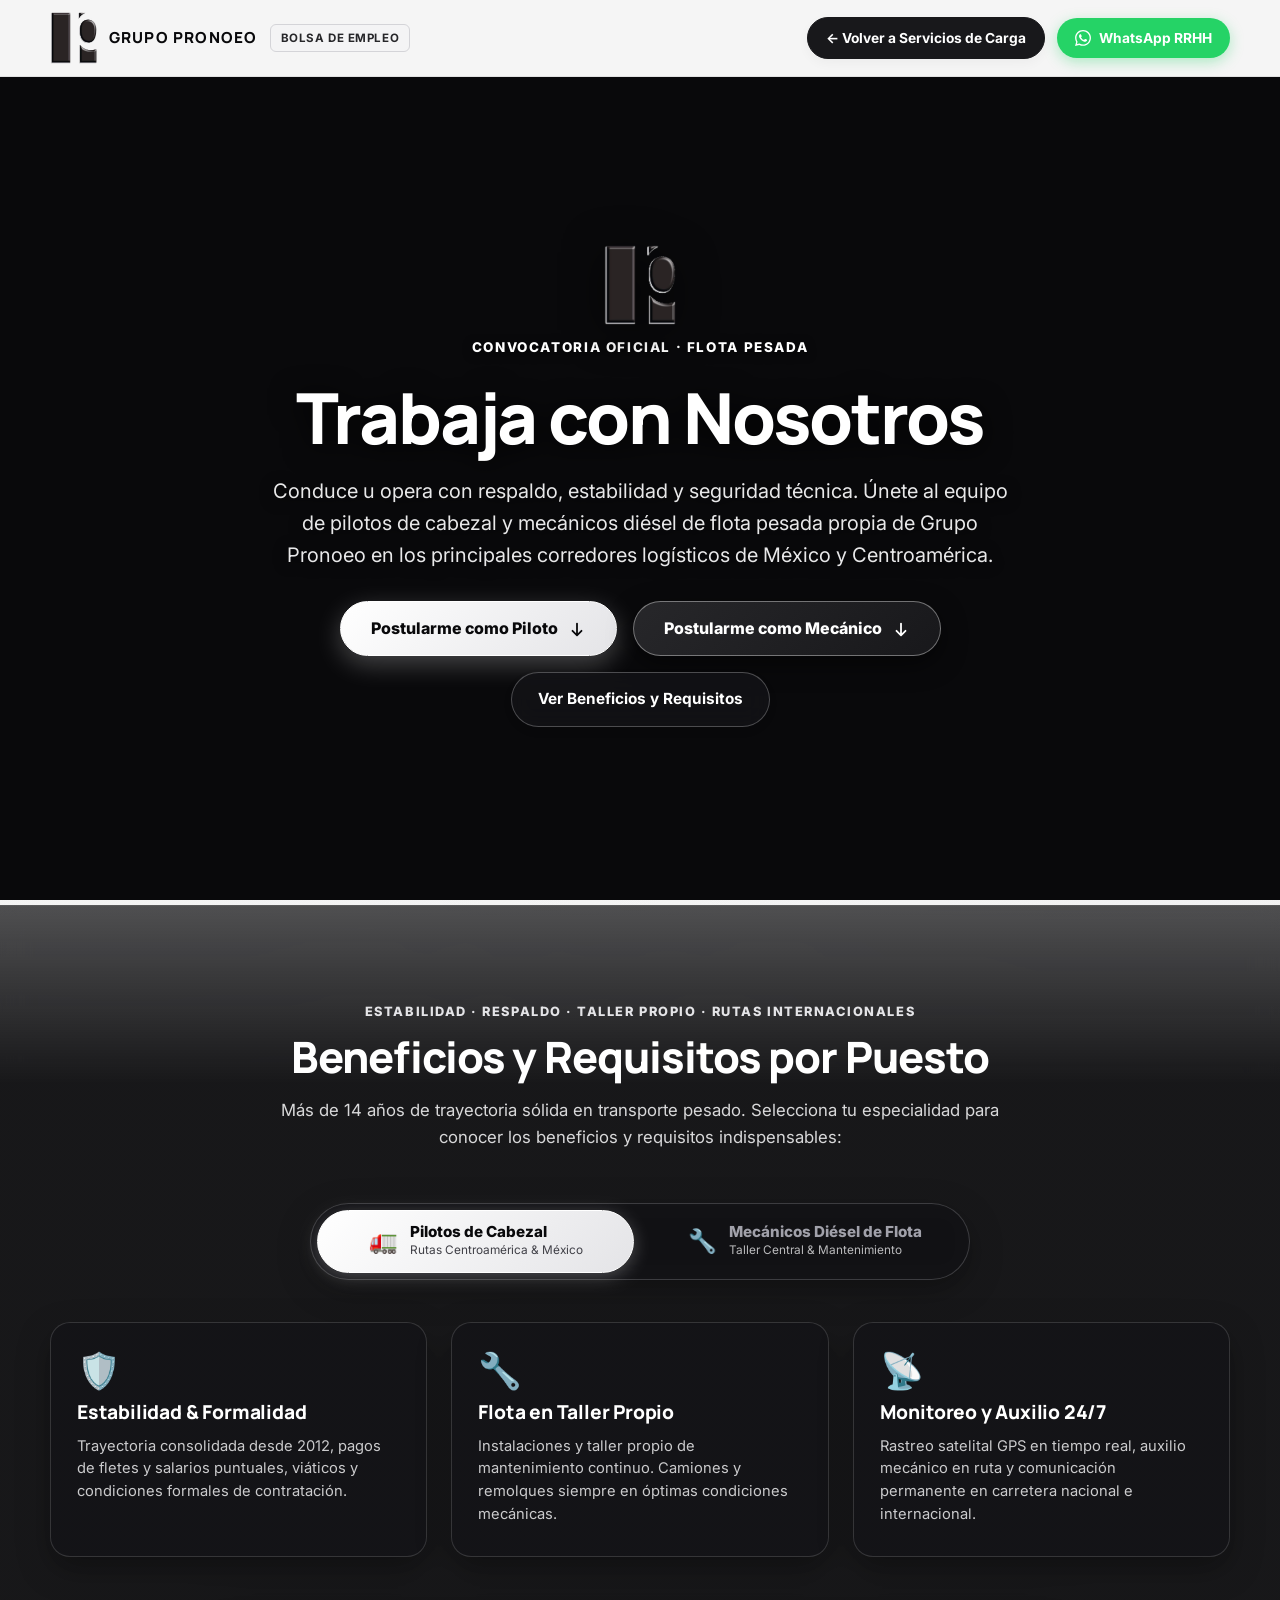
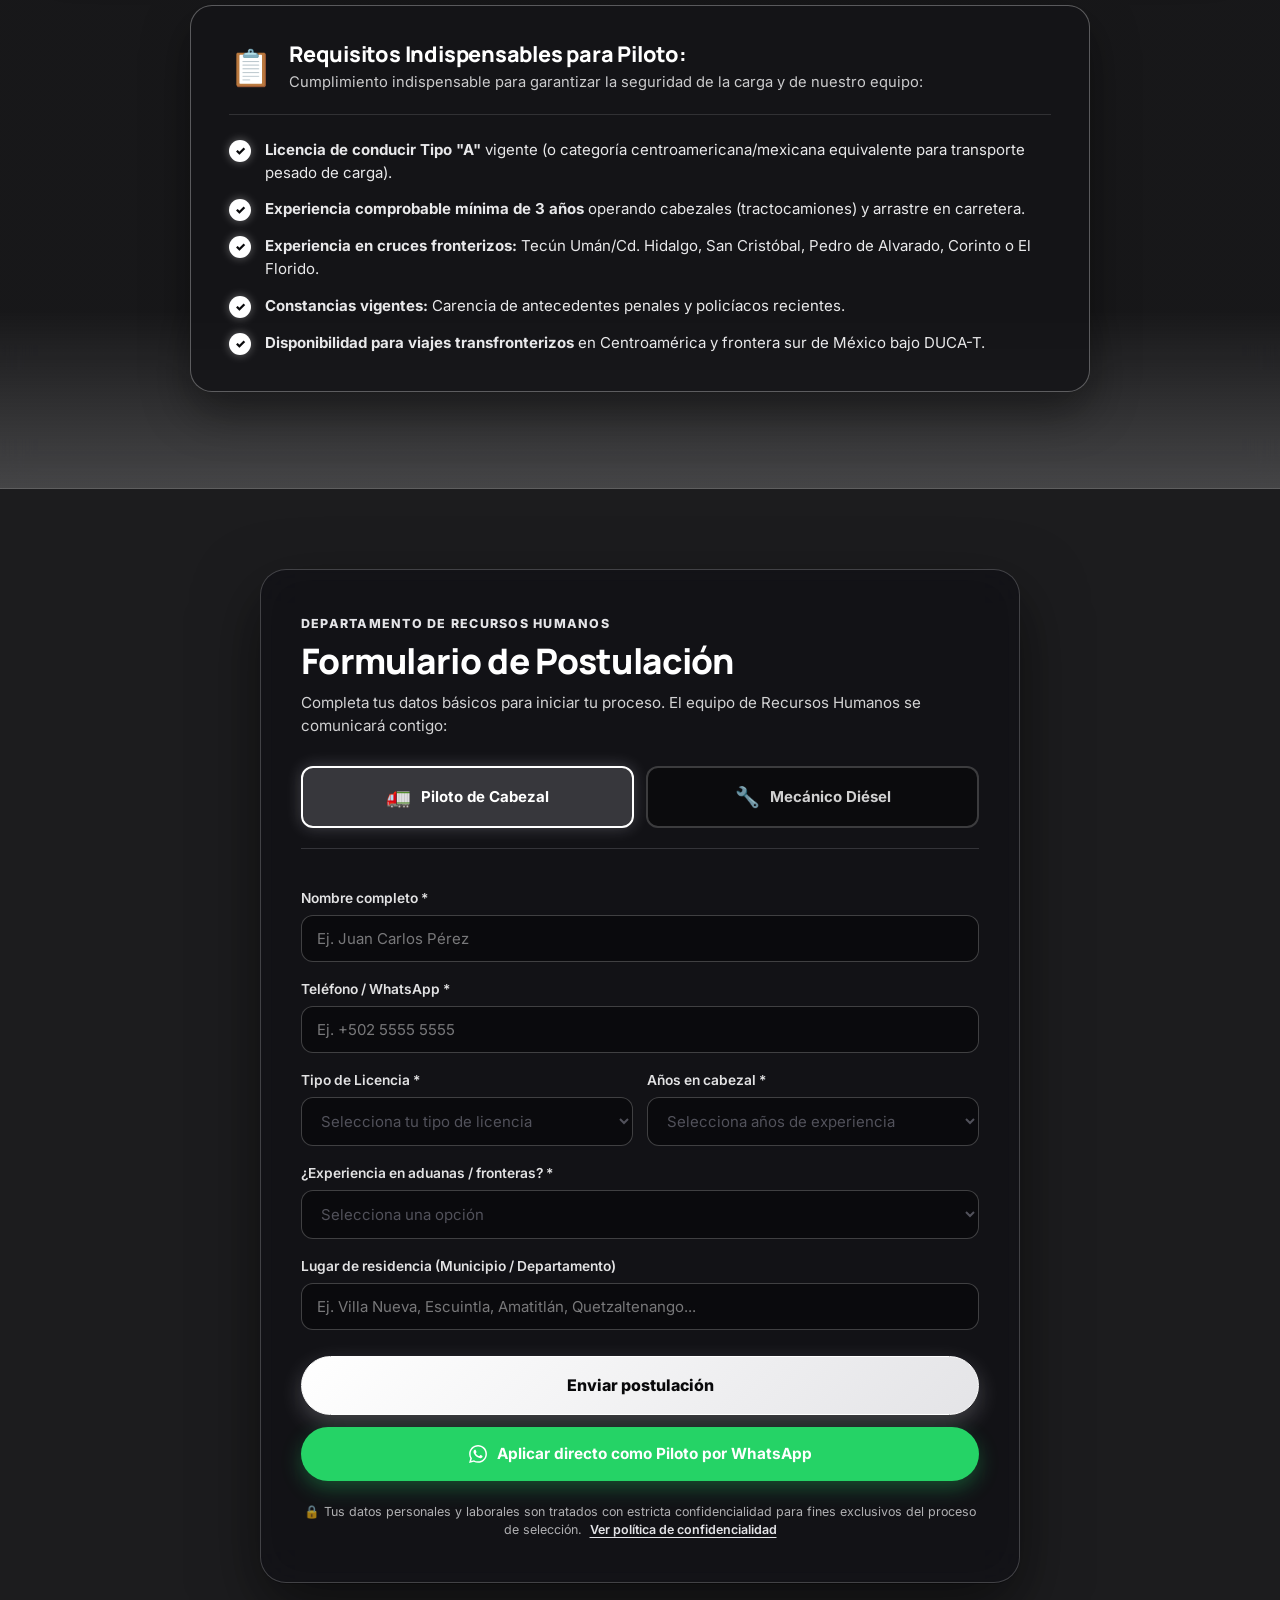
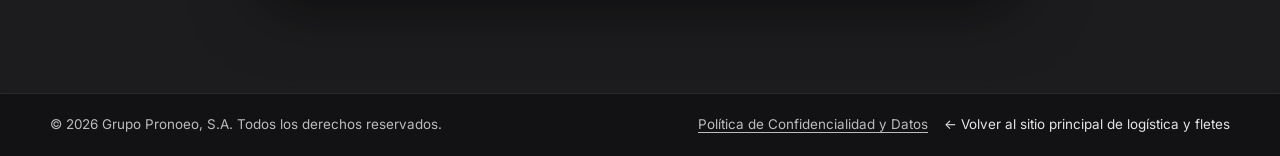
==== commit ea36026c: "style: harmonize global color palette with monochrome brand logo" ====
--- a/pilotos.html
+++ b/pilotos.html
@@ -38,8 +38,8 @@
     <link rel="canonical" href="https://grupopronoeo.com/pilotos.html" />
 
     <!-- Stylesheets -->
-    <link rel="stylesheet" href="./css/styles.css?v=6.4" />
-    <link rel="stylesheet" href="./css/pilotos.css?v=1.1" />
+    <link rel="stylesheet" href="./css/styles.css?v=7.0" />
+    <link rel="stylesheet" href="./css/pilotos.css?v=2.0" />
 
     <!-- Structured Data (JSON-LD) for Google Jobs & Recruitment Search -->
     <script type="application/ld+json">
@@ -597,10 +597,10 @@
 
         <!-- Footer -->
         <div class="portal-privacy-footer">
-          <button type="button" class="btn btn-primary" id="btn-portal-privacy-accept" style="padding: 0.65rem 1.4rem; font-size: 0.90rem; background: #0284c7; border: none; color: #fff; border-radius: 10px; cursor: pointer; font-weight: 700;">
+          <button type="button" class="btn btn-primary" id="btn-portal-privacy-accept" style="padding: 0.65rem 1.4rem; font-size: 0.90rem; background: #ffffff; border: 1px solid #ffffff; color: #09090b; border-radius: 10px; cursor: pointer; font-weight: 800;">
             Entendido y de acuerdo
           </button>
-          <span style="font-size: 0.78rem; color: #94a3b8;">Vigente a partir de 2026 · Recursos Humanos</span>
+          <span style="font-size: 0.78rem; color: #a1a1aa;">Vigente a partir de 2026 · Recursos Humanos</span>
         </div>
       </div>
     </div>
--- a/css/styles.css
+++ b/css/styles.css
@@ -37,20 +37,20 @@
    1. Design Tokens & System Variables
    ========================================================================== */
 :root {
-  --bg-soft: #f1f5f9;
+  --bg-soft: #f4f4f5;
   --card: #ffffff;
-  --muted: #64748b;
-  --muted-2: #334155;
-  --text: #0f172a;
-  --primary: #0284c7;
-  --primary-strong: #0a192f;
-  --primary-light: #e0f2fe;
-  --secondary: #0f243e;
-  --accent: #0369a1;
-  --line: rgba(15, 23, 42, 0.08);
-  --line-strong: rgba(15, 23, 42, 0.16);
-  --shadow: 0 12px 32px rgba(15, 23, 42, 0.06);
-  --shadow-strong: 0 24px 48px rgba(15, 23, 42, 0.12);
+  --muted: #52525b;
+  --muted-2: #27272a;
+  --text: #09090b;
+  --primary: #18181b;
+  --primary-strong: #09090b;
+  --primary-light: #e4e4e7;
+  --secondary: #18181b;
+  --accent: #3f3f46;
+  --line: rgba(24, 24, 27, 0.09);
+  --line-strong: rgba(24, 24, 27, 0.18);
+  --shadow: 0 12px 32px rgba(9, 9, 11, 0.06);
+  --shadow-strong: 0 24px 48px rgba(9, 9, 11, 0.14);
   --radius: 20px;
   --radius-sm: 12px;
   --container: min(1180px, calc(100vw - 32px));
@@ -71,9 +71,9 @@
   margin: 0;
   font-family: "Inter", sans-serif;
   background:
-    radial-gradient(circle at 10% 10%, rgba(2, 132, 199, 0.07), transparent 28%),
-    radial-gradient(circle at 90% 15%, rgba(10, 25, 47, 0.05), transparent 30%),
-    linear-gradient(180deg, #f8fafc 0%, #f1f5f9 100%);
+    radial-gradient(circle at 10% 10%, rgba(24, 24, 27, 0.07), transparent 28%),
+    radial-gradient(circle at 90% 15%, rgba(9, 9, 11, 0.05), transparent 30%),
+    linear-gradient(180deg, #fafafa 0%, #f4f4f5 100%);
   color: var(--text);
   line-height: 1.6;
 }
@@ -111,19 +111,19 @@
   margin: 0 0 16px;
   padding: 6px 14px;
   border-radius: 999px;
-  background: rgba(2, 132, 199, 0.1);
+  background: rgba(24, 24, 27, 0.1);
   color: var(--primary);
   font-size: 0.74rem;
   font-weight: 700;
   letter-spacing: 0.12em;
   text-transform: uppercase;
-  border: 1px solid rgba(2, 132, 199, 0.18);
+  border: 1px solid rgba(24, 24, 27, 0.18);
 }
 
 .eyebrow-dark {
   color: var(--primary-strong);
-  background: rgba(10, 25, 47, 0.06);
-  border-color: rgba(10, 25, 47, 0.12);
+  background: rgba(9, 9, 11, 0.06);
+  border-color: rgba(9, 9, 11, 0.12);
 }
 
 h1,
@@ -175,7 +175,7 @@
 
 .site-header.is-scrolled {
   background: rgba(255, 255, 255, 0.96);
-  box-shadow: 0 10px 30px rgba(15, 23, 42, 0.08);
+  box-shadow: 0 10px 30px rgba(9, 9, 11, 0.08);
 }
 
 .nav {
@@ -266,7 +266,7 @@
 }
 
 .nav-link-pilotos:hover {
-  background: rgba(2, 132, 199, 0.08);
+  background: rgba(24, 24, 27, 0.08);
   color: var(--primary-strong) !important;
 }
 
@@ -297,13 +297,13 @@
   background: #ffffff;
   cursor: pointer;
   padding: 10px;
-  box-shadow: 0 2px 8px rgba(15, 23, 42, 0.05);
+  box-shadow: 0 2px 8px rgba(9, 9, 11, 0.05);
   transition: border-color 0.2s ease, box-shadow 0.2s ease;
 }
 
 .menu-toggle:hover {
   border-color: var(--primary);
-  box-shadow: 0 4px 12px rgba(2, 132, 199, 0.12);
+  box-shadow: 0 4px 12px rgba(24, 24, 27, 0.12);
 }
 
 .menu-toggle span {
@@ -335,21 +335,36 @@
 }
 
 .btn-primary {
-  background: linear-gradient(135deg, var(--primary), var(--primary-strong));
-  color: #fff;
-  box-shadow: 0 10px 24px rgba(2, 132, 199, 0.28);
+  background: linear-gradient(135deg, #27272a 0%, #09090b 100%);
+  color: #ffffff;
+  border: 1px solid rgba(255, 255, 255, 0.12);
+  box-shadow: 0 10px 24px rgba(9, 9, 11, 0.22);
 }
 
 .btn-primary:hover {
+  background: linear-gradient(135deg, #3f3f46 0%, #18181b 100%);
   color: #ffffff;
-  box-shadow: 0 14px 30px rgba(2, 132, 199, 0.38);
+  box-shadow: 0 14px 30px rgba(9, 9, 11, 0.32);
+}
+
+.hero-video-cinematic .btn-primary {
+  background: linear-gradient(135deg, #ffffff 0%, #e4e4e7 100%);
+  color: #09090b;
+  border: 1px solid #ffffff;
+  box-shadow: 0 10px 28px rgba(255, 255, 255, 0.22);
+}
+
+.hero-video-cinematic .btn-primary:hover {
+  background: #ffffff;
+  color: #09090b;
+  box-shadow: 0 14px 34px rgba(255, 255, 255, 0.35);
 }
 
 .btn-secondary {
   border: 1px solid var(--line-strong);
   background: #ffffff;
   color: var(--primary-strong);
-  box-shadow: 0 4px 12px rgba(15, 23, 42, 0.04);
+  box-shadow: 0 4px 12px rgba(9, 9, 11, 0.04);
 }
 
 .btn-secondary:hover {
@@ -368,7 +383,7 @@
   align-items: center;
   padding: 80px 0 60px;
   overflow: hidden;
-  background: #0a192f;
+  background: #09090b;
 }
 
 .hero-video-container {
@@ -392,10 +407,10 @@
   inset: 0;
   background: linear-gradient(
     90deg,
-    rgba(10, 25, 47, 0.95) 0%,
-    rgba(10, 25, 47, 0.88) 48%,
-    rgba(10, 25, 47, 0.52) 75%,
-    rgba(10, 25, 47, 0.28) 100%
+    rgba(9, 9, 11, 0.95) 0%,
+    rgba(9, 9, 11, 0.88) 48%,
+    rgba(9, 9, 11, 0.52) 75%,
+    rgba(9, 9, 11, 0.28) 100%
   );
 }
 
@@ -418,9 +433,9 @@
   margin: 0 0 18px;
   padding: 6px 16px;
   border-radius: 999px;
-  background: rgba(2, 132, 199, 0.22);
-  border: 1px solid rgba(56, 189, 248, 0.4);
-  color: #38bdf8;
+  background: rgba(255, 255, 255, 0.10);
+  border: 1px solid rgba(255, 255, 255, 0.32);
+  color: #f4f4f5;
   font-size: 0.78rem;
   font-weight: 700;
   letter-spacing: 0.1em;
@@ -563,7 +578,7 @@
 
 .pillar-card:hover {
   transform: translateY(-3px);
-  border-color: rgba(2, 132, 199, 0.28);
+  border-color: rgba(24, 24, 27, 0.28);
   box-shadow: var(--shadow-strong);
 }
 
@@ -577,7 +592,7 @@
   color: var(--primary);
   font-weight: 800;
   font-size: 0.95rem;
-  border: 1px solid rgba(2, 132, 199, 0.15);
+  border: 1px solid rgba(24, 24, 27, 0.15);
   margin-bottom: 18px;
   flex-shrink: 0;
 }
@@ -626,7 +641,7 @@
 .timeline-item:hover {
   transform: translateY(-4px);
   box-shadow: var(--shadow-strong);
-  border-color: rgba(2, 132, 199, 0.25);
+  border-color: rgba(24, 24, 27, 0.25);
 }
 
 .service-card {
@@ -643,8 +658,8 @@
   align-items: center;
   justify-content: center;
   margin-bottom: 22px;
-  background: linear-gradient(135deg, rgba(2, 132, 199, 0.12), rgba(10, 25, 47, 0.05));
-  border: 1px solid rgba(2, 132, 199, 0.2);
+  background: linear-gradient(135deg, rgba(24, 24, 27, 0.12), rgba(9, 9, 11, 0.05));
+  border: 1px solid rgba(24, 24, 27, 0.2);
   color: var(--primary);
   transition: transform 0.25s ease, background-color 0.25s ease, color 0.25s ease;
 }
@@ -686,7 +701,7 @@
 
 .fleet-strip-item:hover {
   transform: translateY(-2px);
-  border-color: rgba(2, 132, 199, 0.3);
+  border-color: rgba(24, 24, 27, 0.3);
 }
 
 .fleet-strip-icon {
@@ -736,7 +751,7 @@
   font-weight: 700;
   cursor: pointer;
   transition: all 0.2s ease;
-  box-shadow: 0 2px 6px rgba(15, 23, 42, 0.04);
+  box-shadow: 0 2px 6px rgba(9, 9, 11, 0.04);
 }
 
 .fleet-filter-btn:hover {
@@ -752,7 +767,7 @@
   background: var(--primary);
   border-color: var(--primary);
   color: #ffffff;
-  box-shadow: 0 4px 14px rgba(2, 132, 199, 0.28);
+  box-shadow: 0 4px 14px rgba(24, 24, 27, 0.28);
 }
 
 /* ==========================================================================
@@ -806,7 +821,7 @@
   top: 14px;
   left: 14px;
   z-index: 2;
-  background: rgba(10, 25, 47, 0.88);
+  background: rgba(9, 9, 11, 0.88);
   color: #ffffff;
   font-size: 0.68rem;
   font-weight: 700;
@@ -826,7 +841,7 @@
   top: 14px;
   right: 14px;
   z-index: 2;
-  background: rgba(2, 132, 199, 0.92);
+  background: rgba(24, 24, 27, 0.92);
   color: #ffffff;
   font-size: 0.68rem;
   font-weight: 800;
@@ -937,8 +952,8 @@
 }
 
 .fleet-card:hover .fleet-spec-tag {
-  background: rgba(2, 132, 199, 0.08);
-  border-color: rgba(2, 132, 199, 0.25);
+  background: rgba(24, 24, 27, 0.08);
+  border-color: rgba(24, 24, 27, 0.25);
   color: var(--primary-strong);
 }
 
@@ -997,7 +1012,7 @@
   right: -20%;
   width: 320px;
   height: 320px;
-  background: radial-gradient(circle, rgba(2, 132, 199, 0.25) 0%, transparent 70%);
+  background: radial-gradient(circle, rgba(255, 255, 255, 0.12) 0%, transparent 70%);
   pointer-events: none;
 }
 
@@ -1009,9 +1024,9 @@
 
 .dedicated-badge {
   display: inline-block;
-  background: rgba(2, 132, 199, 0.25);
-  border: 1px solid rgba(2, 132, 199, 0.5);
-  color: #7dd3fc;
+  background: rgba(255, 255, 255, 0.12);
+  border: 1px solid rgba(255, 255, 255, 0.30);
+  color: #f4f4f5;
   font-size: 0.72rem;
   font-weight: 700;
   text-transform: uppercase;
@@ -1030,7 +1045,7 @@
 }
 
 .dedicated-projects-content p {
-  color: #cbd5e1;
+  color: #d4d4d8;
   font-size: 0.92rem;
   line-height: 1.55;
   margin: 0;
@@ -1042,16 +1057,17 @@
   z-index: 1;
   white-space: nowrap;
   flex-shrink: 0;
-  color: #ffffff;
-  background: var(--primary);
-  border: 1px solid rgba(255, 255, 255, 0.25);
+  color: #09090b;
+  background: linear-gradient(135deg, #ffffff 0%, #e4e4e7 100%);
+  border: 1px solid #ffffff;
+  font-weight: 800;
   transition: all 0.25s ease;
 }
 
 .dedicated-projects-banner .btn:hover {
-  color: #ffffff !important;
-  background: var(--accent);
-  box-shadow: 0 12px 28px rgba(2, 132, 199, 0.45);
+  color: #09090b !important;
+  background: #ffffff;
+  box-shadow: 0 12px 28px rgba(255, 255, 255, 0.28);
   transform: translateY(-2px);
 }
 
@@ -1122,7 +1138,7 @@
  */
 .routes-card {
   background: rgba(255, 255, 255, 0.92);
-  border: 1px solid rgba(46, 80, 119, 0.14);
+  border: 1px solid rgba(24, 24, 27, 0.14);
   border-radius: var(--radius);
   padding: 26px 24px;
   box-shadow: var(--shadow);
@@ -1144,7 +1160,7 @@
   text-transform: uppercase;
   letter-spacing: 0.08em;
   color: var(--primary-strong);
-  background: rgba(77, 161, 169, 0.15);
+  background: rgba(39, 39, 42, 0.15);
   padding: 4px 12px;
   border-radius: 999px;
   margin-bottom: 8px;
@@ -1173,7 +1189,7 @@
   gap: 12px;
   padding: 11px 14px;
   background: #ffffff;
-  border: 1px solid rgba(46, 80, 119, 0.1);
+  border: 1px solid rgba(24, 24, 27, 0.1);
   border-radius: 12px;
   transition: transform 0.2s ease, border-color 0.2s ease, box-shadow 0.2s ease;
 }
@@ -1181,7 +1197,7 @@
 .corridor-item:hover {
   transform: translateY(-2px);
   border-color: var(--primary);
-  box-shadow: 0 6px 16px rgba(46, 80, 119, 0.08);
+  box-shadow: 0 6px 16px rgba(24, 24, 27, 0.08);
 }
 
 .corridor-icon {
@@ -1237,7 +1253,7 @@
   left: 40px;
   right: 40px;
   height: 2px;
-  background: linear-gradient(90deg, var(--primary), rgba(2, 132, 199, 0.2));
+  background: linear-gradient(90deg, var(--primary), rgba(24, 24, 27, 0.2));
   z-index: 0;
 }
 
@@ -1273,7 +1289,7 @@
   color: #ffffff;
   font-weight: 800;
   font-size: 0.92rem;
-  box-shadow: 0 4px 12px rgba(10, 25, 47, 0.2);
+  box-shadow: 0 4px 12px rgba(9, 9, 11, 0.2);
 }
 
 .step-tag {
@@ -1345,7 +1361,7 @@
 }
 
 .sector-row:hover {
-  background: rgba(2, 132, 199, 0.025);
+  background: rgba(24, 24, 27, 0.025);
 }
 
 .sector-row:hover::before {
@@ -1366,8 +1382,8 @@
   width: 54px;
   height: 54px;
   border-radius: 14px;
-  background: linear-gradient(135deg, rgba(2, 132, 199, 0.12), rgba(10, 25, 47, 0.05));
-  border: 1px solid rgba(2, 132, 199, 0.18);
+  background: linear-gradient(135deg, rgba(24, 24, 27, 0.12), rgba(9, 9, 11, 0.05));
+  border: 1px solid rgba(24, 24, 27, 0.18);
   color: var(--primary);
   display: flex;
   align-items: center;
@@ -1414,7 +1430,7 @@
 .sector-body {
   position: relative;
   padding-left: 20px;
-  border-left: 2px solid rgba(2, 132, 199, 0.22);
+  border-left: 2px solid rgba(24, 24, 27, 0.22);
 }
 
 .sector-quote {
@@ -1450,8 +1466,8 @@
 }
 
 .sector-row:hover .sector-tag {
-  border-color: rgba(2, 132, 199, 0.25);
-  background: rgba(2, 132, 199, 0.08);
+  border-color: rgba(24, 24, 27, 0.25);
+  background: rgba(24, 24, 27, 0.08);
   color: var(--primary-strong);
 }
 
@@ -1523,7 +1539,7 @@
   width: 100%;
   padding: 12px 16px;
   border-radius: 12px;
-  border: 1px solid rgba(46, 80, 119, 0.2);
+  border: 1px solid rgba(24, 24, 27, 0.2);
   background: #ffffff;
   color: var(--text);
   font-family: inherit;
@@ -1537,7 +1553,7 @@
 .form-group select:focus,
 .form-group textarea:focus {
   border-color: var(--primary);
-  box-shadow: 0 0 0 3px rgba(77, 161, 169, 0.2);
+  box-shadow: 0 0 0 3px rgba(39, 39, 42, 0.2);
 }
 
 .form-group select:invalid {
@@ -1592,7 +1608,7 @@
 .form-privacy-note {
   margin-top: 6px;
   font-size: 0.82rem;
-  color: #64748b;
+  color: #52525b;
   line-height: 1.45;
   text-align: center;
 }
@@ -1651,7 +1667,7 @@
   gap: 6px;
   padding: 4px 12px;
   border-radius: 999px;
-  background: rgba(77, 161, 169, 0.16);
+  background: rgba(39, 39, 42, 0.16);
   color: var(--primary-strong);
   font-size: 0.72rem;
   font-weight: 700;
@@ -1749,7 +1765,7 @@
 .info-footer-note {
   margin-top: auto;
   padding-top: 22px;
-  border-top: 1px solid rgba(46, 80, 119, 0.12);
+  border-top: 1px solid rgba(24, 24, 27, 0.12);
 }
 
 .info-footer-note p {
@@ -1764,7 +1780,7 @@
    ========================================================================== */
 
 .careers-section {
-  background: linear-gradient(180deg, #f8fafc 0%, #f1f5f9 100%);
+  background: linear-gradient(180deg, #fafafa 0%, #f4f4f5 100%);
   border-top: 1px solid var(--line);
 }
 
@@ -1777,7 +1793,7 @@
 
 .careers-info-card {
   background: #ffffff;
-  border: 1px solid rgba(46, 80, 119, 0.16);
+  border: 1px solid rgba(24, 24, 27, 0.16);
   border-radius: var(--radius);
   padding: clamp(28px, 4vw, 40px);
   box-shadow: var(--shadow);
@@ -1814,8 +1830,8 @@
 
 .perk-item:hover {
   transform: translateY(-2px);
-  border-color: rgba(2, 132, 199, 0.3);
-  box-shadow: 0 6px 16px rgba(15, 23, 42, 0.05);
+  border-color: rgba(24, 24, 27, 0.3);
+  box-shadow: 0 6px 16px rgba(9, 9, 11, 0.05);
 }
 
 .perk-icon {
@@ -1842,8 +1858,8 @@
  * Requirements callout box
  */
 .careers-requirements {
-  background: rgba(2, 132, 199, 0.04);
-  border: 1px solid rgba(2, 132, 199, 0.16);
+  background: rgba(24, 24, 27, 0.04);
+  border: 1px solid rgba(24, 24, 27, 0.16);
   border-radius: var(--radius-sm);
   padding: 22px 24px;
 }
@@ -1894,10 +1910,10 @@
  */
 .careers-form-card {
   background: #ffffff;
-  border: 1px solid rgba(46, 80, 119, 0.18);
+  border: 1px solid rgba(24, 24, 27, 0.18);
   border-radius: var(--radius);
   padding: clamp(26px, 3.5vw, 36px);
-  box-shadow: 0 16px 40px rgba(15, 23, 42, 0.08);
+  box-shadow: 0 16px 40px rgba(9, 9, 11, 0.08);
   position: sticky;
   top: 96px;
 }
@@ -2020,8 +2036,8 @@
   display: inline-block;
   padding: 2px 7px;
   border-radius: 999px;
-  background: rgba(2, 132, 199, 0.12);
-  border: 1px solid rgba(2, 132, 199, 0.3);
+  background: rgba(24, 24, 27, 0.12);
+  border: 1px solid rgba(24, 24, 27, 0.3);
   color: var(--primary);
   font-size: 0.70rem;
   font-weight: 800;
@@ -2147,7 +2163,7 @@
 .modal-backdrop {
   position: fixed;
   inset: 0;
-  background: rgba(10, 25, 47, 0.68);
+  background: rgba(9, 9, 11, 0.68);
   backdrop-filter: blur(8px);
   -webkit-backdrop-filter: blur(8px);
   z-index: 2500;
@@ -2176,8 +2192,8 @@
   max-height: calc(100vh - 40px);
   max-height: calc(100dvh - 40px);
   overflow-y: auto;
-  box-shadow: 0 25px 60px rgba(10, 25, 47, 0.28);
-  border: 1px solid rgba(2, 132, 199, 0.16);
+  box-shadow: 0 25px 60px rgba(9, 9, 11, 0.28);
+  border: 1px solid rgba(24, 24, 27, 0.16);
   padding: 34px 30px;
   position: relative;
   transform: translateY(18px) scale(0.97);
@@ -2333,7 +2349,7 @@
 }
 
 .modal-channel-card:hover {
-  border-color: rgba(2, 132, 199, 0.3);
+  border-color: rgba(24, 24, 27, 0.3);
   background: #ffffff;
 }
 
@@ -2350,8 +2366,8 @@
 }
 
 .modal-channel-icon-fb {
-  background: rgba(24, 119, 242, 0.12);
-  color: #1877F2;
+  background: rgba(24, 24, 27, 0.12);
+  color: var(--primary-strong);
 }
 
 .modal-channel-info {
@@ -2401,17 +2417,17 @@
 .modal-channel-link {
   font-size: 0.84rem;
   font-weight: 700;
-  color: #1877F2;
+  color: var(--primary-strong);
   white-space: nowrap;
   flex-shrink: 0;
   padding: 6px 12px;
   border-radius: 8px;
-  background: rgba(24, 119, 242, 0.08);
+  background: rgba(24, 24, 27, 0.08);
   transition: background 0.2s ease;
 }
 
 .modal-channel-link:hover {
-  background: rgba(24, 119, 242, 0.16);
+  background: rgba(24, 24, 27, 0.16);
   text-decoration: underline;
 }
 
@@ -2460,7 +2476,7 @@
   display: flex;
   flex-direction: column;
   gap: 16px;
-  color: #334155;
+  color: #27272a;
   font-size: 0.90rem;
   line-height: 1.6;
 }
@@ -2543,7 +2559,7 @@
   background: none;
   border: none;
   padding: 0;
-  color: rgba(255, 255, 255, 0.7);
+  color: var(--muted-2);
   font-size: 0.85rem;
   font-family: inherit;
   cursor: pointer;
@@ -2553,7 +2569,7 @@
 }
 
 .footer-privacy-btn:hover {
-  color: #ffffff;
+  color: var(--primary-strong);
 }
 
 /* ==========================================================================
@@ -2612,7 +2628,7 @@
     -webkit-backdrop-filter: blur(20px);
     border: 1px solid var(--line-strong);
     border-radius: 20px;
-    box-shadow: 0 20px 45px rgba(15, 23, 42, 0.16);
+    box-shadow: 0 20px 45px rgba(9, 9, 11, 0.16);
     display: none;
     opacity: 0;
     transform: translateY(-8px);
@@ -2660,8 +2676,8 @@
     padding: 12px 16px;
     margin-top: 8px;
     border-radius: 12px;
-    background: rgba(2, 132, 199, 0.08);
-    border: 1px solid rgba(2, 132, 199, 0.28);
+    background: rgba(24, 24, 27, 0.08);
+    border: 1px solid rgba(24, 24, 27, 0.28);
     color: var(--primary) !important;
     font-weight: 700;
   }
@@ -2800,9 +2816,9 @@
   .hero-video-scrim {
     background: linear-gradient(
       180deg,
-      rgba(10, 25, 47, 0.82) 0%,
-      rgba(10, 25, 47, 0.46) 42%,
-      rgba(10, 25, 47, 0.90) 100%
+      rgba(9, 9, 11, 0.82) 0%,
+      rgba(9, 9, 11, 0.46) 42%,
+      rgba(9, 9, 11, 0.90) 100%
     );
   }
 
@@ -2988,7 +3004,7 @@
     right: auto;
     width: 2px;
     height: auto;
-    background: linear-gradient(180deg, var(--primary), rgba(2, 132, 199, 0.25));
+    background: linear-gradient(180deg, var(--primary), rgba(24, 24, 27, 0.25));
     z-index: 0;
   }
 
@@ -3008,7 +3024,7 @@
     border-radius: 50%;
     background: var(--primary);
     border: 2px solid #ffffff;
-    box-shadow: 0 0 0 3px rgba(2, 132, 199, 0.2);
+    box-shadow: 0 0 0 3px rgba(24, 24, 27, 0.2);
     z-index: 2;
   }
 
--- a/css/pilotos.css
+++ b/css/pilotos.css
@@ -14,8 +14,8 @@
   display: flex;
   flex-direction: column;
   position: relative;
-  background-color: #0a192f;
-  color: #f1f5f9;
+  background-color: #09090b;
+  color: #f4f4f5;
   overflow-x: hidden;
   font-family: 'Inter', -apple-system, BlinkMacSystemFont, sans-serif;
   margin: 0;
@@ -34,7 +34,7 @@
   z-index: 0;
   overflow: hidden;
   pointer-events: none;
-  background-color: #0a192f;
+  background-color: #09090b;
 }
 
 .bg-video {
@@ -62,10 +62,10 @@
   z-index: 2;
   background: linear-gradient(
     180deg,
-    rgba(10, 25, 47, 0.38) 0%,
-    rgba(10, 25, 47, 0.16) 30%,
-    rgba(10, 25, 47, 0.28) 70%,
-    rgba(10, 25, 47, 0.58) 100%
+    rgba(9, 9, 11, 0.38) 0%,
+    rgba(9, 9, 11, 0.16) 30%,
+    rgba(9, 9, 11, 0.28) 70%,
+    rgba(9, 9, 11, 0.58) 100%
   );
 }
 
@@ -97,9 +97,9 @@
   align-items: center;
   padding: 4px 10px;
   border-radius: 6px;
-  background: #f1f5f9;
-  border: 1px solid #cbd5e1;
-  color: #334155;
+  background: #f4f4f5;
+  border: 1px solid #d4d4d8;
+  color: #27272a;
   font-size: 0.72rem;
   font-weight: 700;
   text-transform: uppercase;
@@ -223,7 +223,7 @@
   font-weight: 800;
   text-transform: uppercase;
   letter-spacing: 0.12em;
-  color: #38bdf8;
+  color: #ffffff;
   text-shadow: 0 2px 10px rgba(0, 0, 0, 0.85);
 }
 
@@ -240,7 +240,7 @@
 .portal-hero-lead {
   font-size: clamp(1.05rem, 1.8vw, 1.25rem);
   line-height: 1.6;
-  color: rgba(241, 245, 249, 0.95);
+  color: rgba(244, 244, 245, 0.95);
   max-width: 740px;
   margin: 0 auto;
   text-shadow: 0 2px 14px rgba(0, 0, 0, 0.85);
@@ -261,19 +261,20 @@
   gap: 10px;
   padding: 14px 30px;
   border-radius: 999px;
-  background: linear-gradient(135deg, #0284c7 0%, #0369a1 100%);
-  color: #ffffff !important;
+  background: linear-gradient(135deg, #ffffff 0%, #e4e4e7 100%);
+  color: #09090b !important;
+  border: 1px solid #ffffff;
   font-size: 1rem;
   font-weight: 800;
   text-decoration: none;
-  box-shadow: 0 8px 24px rgba(2, 132, 199, 0.45);
-  transition: transform 0.2s ease, box-shadow 0.2s ease, filter 0.2s ease;
+  box-shadow: 0 8px 26px rgba(255, 255, 255, 0.25);
+  transition: transform 0.2s ease, box-shadow 0.2s ease, filter 0.2s ease, background 0.2s ease;
 }
 
 .btn-portal-hero-cta:hover {
   transform: translateY(-2px);
-  filter: brightness(1.1);
-  box-shadow: 0 12px 30px rgba(2, 132, 199, 0.6);
+  background: #ffffff;
+  box-shadow: 0 12px 32px rgba(255, 255, 255, 0.38);
 }
 
 .btn-portal-hero-sub {
@@ -282,7 +283,7 @@
   gap: 8px;
   padding: 14px 26px;
   border-radius: 999px;
-  background: rgba(15, 36, 62, 0.78) !important;
+  background: rgba(20, 20, 24, 0.78) !important;
   border: 1px solid rgba(255, 255, 255, 0.25) !important;
   color: #ffffff !important;
   font-size: 0.96rem;
@@ -310,10 +311,10 @@
   padding: 96px 0;
   background: linear-gradient(
     180deg,
-    rgba(10, 25, 47, 0.70) 0%,
-    rgba(10, 25, 47, 0.94) 15%,
-    rgba(10, 25, 47, 0.94) 85%,
-    rgba(10, 25, 47, 0.75) 100%
+    rgba(9, 9, 11, 0.70) 0%,
+    rgba(9, 9, 11, 0.94) 15%,
+    rgba(9, 9, 11, 0.94) 85%,
+    rgba(9, 9, 11, 0.75) 100%
   );
   backdrop-filter: blur(14px);
   -webkit-backdrop-filter: blur(14px);
@@ -333,7 +334,7 @@
   font-weight: 800;
   text-transform: uppercase;
   letter-spacing: 0.12em;
-  color: #38bdf8;
+  color: #e4e4e7;
   margin-bottom: 10px;
 }
 
@@ -349,7 +350,7 @@
 .portal-section-lead {
   font-size: 1.05rem;
   line-height: 1.6;
-  color: rgba(224, 242, 254, 0.88);
+  color: rgba(244, 244, 245, 0.88);
   margin: 0;
 }
 
@@ -361,7 +362,7 @@
 }
 
 .portal-perk-card {
-  background: rgba(15, 36, 62, 0.78);
+  background: rgba(20, 20, 24, 0.78);
   backdrop-filter: blur(16px);
   -webkit-backdrop-filter: blur(16px);
   border: 1px solid rgba(255, 255, 255, 0.14);
@@ -376,8 +377,8 @@
 
 .portal-perk-card:hover {
   transform: translateY(-4px);
-  border-color: rgba(56, 189, 248, 0.5);
-  background: rgba(15, 36, 62, 0.92);
+  border-color: rgba(255, 255, 255, 0.5);
+  background: rgba(20, 20, 24, 0.92);
 }
 
 .portal-perk-icon {
@@ -396,7 +397,7 @@
 .portal-perk-card p {
   margin: 0;
   font-size: 0.92rem;
-  color: rgba(224, 242, 254, 0.82);
+  color: rgba(244, 244, 245, 0.82);
   line-height: 1.55;
 }
 
@@ -404,10 +405,10 @@
 .portal-req-card {
   max-width: 900px;
   margin: 0 auto;
-  background: rgba(15, 36, 62, 0.85);
+  background: rgba(20, 20, 24, 0.85);
   backdrop-filter: blur(20px);
   -webkit-backdrop-filter: blur(20px);
-  border: 1px solid rgba(56, 189, 248, 0.3);
+  border: 1px solid rgba(255, 255, 255, 0.3);
   border-radius: 22px;
   padding: 36px 38px;
   box-shadow: 0 18px 48px rgba(0, 0, 0, 0.45);
@@ -438,7 +439,7 @@
 .portal-req-header p {
   margin: 0;
   font-size: 0.92rem;
-  color: rgba(224, 242, 254, 0.82);
+  color: rgba(244, 244, 245, 0.82);
 }
 
 .portal-req-list {
@@ -455,7 +456,7 @@
   align-items: flex-start;
   gap: 14px;
   font-size: 0.94rem;
-  color: rgba(241, 245, 249, 0.95);
+  color: rgba(244, 244, 245, 0.95);
   line-height: 1.5;
 }
 
@@ -463,8 +464,8 @@
   width: 22px;
   height: 22px;
   border-radius: 50%;
-  background: #0284c7;
-  color: #ffffff;
+  background: #ffffff;
+  color: #09090b;
   display: flex;
   align-items: center;
   justify-content: center;
@@ -472,7 +473,7 @@
   font-weight: 900;
   flex-shrink: 0;
   margin-top: 1px;
-  box-shadow: 0 0 10px rgba(2, 132, 199, 0.5);
+  box-shadow: 0 0 10px rgba(255, 255, 255, 0.35);
 }
 
 /* ==========================================================================
@@ -483,7 +484,7 @@
   position: relative;
   z-index: 10;
   padding: 80px 0 110px;
-  background: rgba(10, 25, 47, 0.92);
+  background: rgba(9, 9, 11, 0.92);
   backdrop-filter: blur(16px);
   -webkit-backdrop-filter: blur(16px);
 }
@@ -494,7 +495,7 @@
 }
 
 .portal-form-card {
-  background: rgba(15, 36, 62, 0.88);
+  background: rgba(20, 20, 24, 0.88);
   backdrop-filter: blur(24px);
   -webkit-backdrop-filter: blur(24px);
   border: 1px solid rgba(255, 255, 255, 0.20);
@@ -513,7 +514,7 @@
   font-weight: 800;
   text-transform: uppercase;
   letter-spacing: 0.1em;
-  color: #38bdf8;
+  color: #e4e4e7;
   margin-bottom: 8px;
 }
 
@@ -528,7 +529,7 @@
 .portal-form-header p {
   margin: 0;
   font-size: 0.95rem;
-  color: rgba(224, 242, 254, 0.85);
+  color: rgba(244, 244, 245, 0.85);
   line-height: 1.5;
 }
 
@@ -547,7 +548,7 @@
 .portal-form .form-group label {
   font-size: 0.86rem;
   font-weight: 600;
-  color: rgba(224, 242, 254, 0.92);
+  color: rgba(244, 244, 245, 0.92);
 }
 
 .portal-form input,
@@ -556,7 +557,7 @@
   padding: 13px 15px;
   border-radius: 12px;
   border: 1px solid rgba(255, 255, 255, 0.22);
-  background: rgba(10, 25, 47, 0.75);
+  background: rgba(9, 9, 11, 0.75);
   color: #ffffff;
   font-family: inherit;
   font-size: 15px;
@@ -570,15 +571,15 @@
 }
 
 .portal-form select option {
-  background: #0a192f;
+  background: #09090b;
   color: #ffffff;
 }
 
 .portal-form input:focus,
 .portal-form select:focus {
-  border-color: #38bdf8;
-  background: rgba(10, 25, 47, 0.95);
-  box-shadow: 0 0 0 3px rgba(56, 189, 248, 0.3);
+  border-color: #e4e4e7;
+  background: rgba(9, 9, 11, 0.95);
+  box-shadow: 0 0 0 3px rgba(255, 255, 255, 0.3);
 }
 
 .portal-form-row {
@@ -598,20 +599,20 @@
   width: 100%;
   padding: 1rem 1.4rem;
   border-radius: 999px;
-  background: linear-gradient(135deg, #0284c7 0%, #0369a1 100%);
-  color: #ffffff;
+  background: linear-gradient(135deg, #ffffff 0%, #e4e4e7 100%);
+  color: #09090b;
   font-size: 1rem;
   font-weight: 800;
-  border: none;
+  border: 1px solid #ffffff;
   cursor: pointer;
-  box-shadow: 0 8px 22px rgba(2, 132, 199, 0.4);
-  transition: transform 0.2s ease, box-shadow 0.2s ease, filter 0.2s ease;
+  box-shadow: 0 8px 22px rgba(255, 255, 255, 0.22);
+  transition: transform 0.2s ease, box-shadow 0.2s ease, background 0.2s ease;
 }
 
 .btn-portal-submit:hover {
   transform: translateY(-2px);
-  filter: brightness(1.1);
-  box-shadow: 0 12px 28px rgba(2, 132, 199, 0.55);
+  background: #ffffff;
+  box-shadow: 0 12px 28px rgba(255, 255, 255, 0.35);
 }
 
 .btn-portal-wa {
@@ -642,7 +643,7 @@
 .portal-privacy-note {
   margin: 6px 0 0;
   font-size: 0.78rem;
-  color: rgba(224, 242, 254, 0.70);
+  color: rgba(244, 244, 245, 0.70);
   line-height: 1.4;
   text-align: center;
 }
@@ -655,10 +656,10 @@
   position: relative;
   z-index: 20;
   border-top: 1px solid rgba(255, 255, 255, 0.10);
-  background: rgba(10, 25, 47, 0.96);
+  background: rgba(9, 9, 11, 0.96);
   padding: 20px 0;
   font-size: 0.84rem;
-  color: rgba(224, 242, 254, 0.75);
+  color: rgba(244, 244, 245, 0.75);
 }
 
 .portal-footer-flex {
@@ -670,7 +671,7 @@
 }
 
 .portal-footer-flex a {
-  color: #38bdf8;
+  color: #e4e4e7;
   text-decoration: none;
 }
 
@@ -730,7 +731,7 @@
 .portal-modal-backdrop {
   position: fixed;
   inset: 0;
-  background: rgba(10, 25, 47, 0.78);
+  background: rgba(9, 9, 11, 0.78);
   backdrop-filter: blur(12px);
   -webkit-backdrop-filter: blur(12px);
   z-index: 2500;
@@ -749,8 +750,8 @@
 }
 
 .portal-modal-dialog {
-  background: rgba(15, 23, 42, 0.95);
-  border: 1px solid rgba(56, 189, 248, 0.22);
+  background: rgba(15, 15, 18, 0.95);
+  border: 1px solid rgba(255, 255, 255, 0.22);
   border-radius: 24px;
   max-width: 680px;
   width: 100%;
@@ -762,7 +763,7 @@
   position: relative;
   transform: translateY(18px) scale(0.97);
   transition: transform 0.28s cubic-bezier(0.16, 1, 0.3, 1);
-  color: #f1f5f9;
+  color: #f4f4f5;
 }
 
 .portal-modal-backdrop.is-open .portal-modal-dialog {
@@ -778,7 +779,7 @@
   border-radius: 50%;
   border: 1px solid rgba(255, 255, 255, 0.15);
   background: rgba(255, 255, 255, 0.06);
-  color: #94a3b8;
+  color: #a1a1aa;
   display: flex;
   align-items: center;
   justify-content: center;
@@ -803,15 +804,15 @@
   align-items: center;
   gap: 6px;
   padding: 5px 12px;
-  background: rgba(14, 165, 233, 0.16);
-  color: #38bdf8;
+  background: rgba(255, 255, 255, 0.16);
+  color: #e4e4e7;
   font-size: 0.78rem;
   font-weight: 700;
   text-transform: uppercase;
   letter-spacing: 0.05em;
   border-radius: 999px;
   margin-bottom: 12px;
-  border: 1px solid rgba(56, 189, 248, 0.25);
+  border: 1px solid rgba(255, 255, 255, 0.25);
 }
 
 .portal-modal-header h3 {
@@ -824,7 +825,7 @@
 
 .portal-modal-subtitle {
   margin: 0;
-  color: #94a3b8;
+  color: #a1a1aa;
   font-size: 0.90rem;
   line-height: 1.45;
 }
@@ -834,7 +835,7 @@
   display: flex;
   flex-direction: column;
   gap: 16px;
-  color: #cbd5e1;
+  color: #d4d4d8;
   font-size: 0.88rem;
   line-height: 1.6;
 }
@@ -842,7 +843,7 @@
 .portal-privacy-section {
   padding: 14px 18px;
   border-radius: 14px;
-  background: rgba(30, 41, 59, 0.6);
+  background: rgba(24, 24, 28, 0.6);
   border: 1px solid rgba(255, 255, 255, 0.08);
 }
 
@@ -850,7 +851,7 @@
   margin: 0 0 6px;
   font-size: 0.94rem;
   font-weight: 700;
-  color: #38bdf8;
+  color: #e4e4e7;
 }
 
 .portal-privacy-section p {
@@ -887,7 +888,7 @@
   border: none;
   padding: 0;
   margin-left: 4px;
-  color: #38bdf8;
+  color: #e4e4e7;
   font-size: inherit;
   font-family: inherit;
   font-weight: 600;
@@ -898,7 +899,7 @@
 }
 
 .portal-privacy-trigger:hover {
-  color: #7dd3fc;
+  color: #ffffff;
 }
 
 .portal-footer-links {
@@ -912,7 +913,7 @@
   background: none;
   border: none;
   padding: 0;
-  color: rgba(224, 242, 254, 0.75);
+  color: rgba(244, 244, 245, 0.75);
   font-size: 0.84rem;
   font-family: inherit;
   cursor: pointer;
@@ -930,12 +931,16 @@
    ========================================================================== */
 
 .btn-portal-hero-mechanic {
-  background: linear-gradient(135deg, #0d9488 0%, #0f766e 100%) !important;
-  box-shadow: 0 8px 24px rgba(13, 148, 136, 0.40) !important;
+  background: linear-gradient(135deg, #27272a 0%, #18181b 100%) !important;
+  color: #ffffff !important;
+  border: 1px solid rgba(255, 255, 255, 0.38) !important;
+  box-shadow: 0 8px 24px rgba(0, 0, 0, 0.50) !important;
 }
 
 .btn-portal-hero-mechanic:hover {
-  box-shadow: 0 12px 30px rgba(13, 148, 136, 0.60) !important;
+  background: linear-gradient(135deg, #3f3f46 0%, #27272a 100%) !important;
+  border-color: rgba(255, 255, 255, 0.65) !important;
+  box-shadow: 0 12px 30px rgba(0, 0, 0, 0.65) !important;
 }
 
 /* Interactive segmented control for Requirements and Perks */
@@ -945,7 +950,7 @@
   gap: 12px;
   max-width: 660px;
   margin: 0 auto 42px;
-  background: rgba(15, 36, 62, 0.75);
+  background: rgba(20, 20, 24, 0.75);
   border: 1px solid rgba(255, 255, 255, 0.18);
   padding: 6px;
   border-radius: 999px;
@@ -964,7 +969,7 @@
   border-radius: 999px;
   background: transparent;
   border: 1px solid transparent;
-  color: #94a3b8;
+  color: #a1a1aa;
   cursor: pointer;
   transition: all 0.25s ease;
   font-family: inherit;
@@ -977,15 +982,17 @@
 }
 
 .role-switch-btn.is-active {
-  background: linear-gradient(135deg, #0284c7 0%, #0369a1 100%);
-  color: #ffffff;
-  border-color: rgba(255, 255, 255, 0.25);
-  box-shadow: 0 4px 18px rgba(2, 132, 199, 0.45);
+  background: linear-gradient(135deg, #ffffff 0%, #e4e4e7 100%);
+  color: #09090b;
+  border-color: #ffffff;
+  box-shadow: 0 4px 18px rgba(255, 255, 255, 0.25);
 }
 
 .role-switch-btn[data-role-tab="mechanic"].is-active {
-  background: linear-gradient(135deg, #0d9488 0%, #0f766e 100%);
-  box-shadow: 0 4px 18px rgba(13, 148, 136, 0.45);
+  background: linear-gradient(135deg, #ffffff 0%, #e4e4e7 100%);
+  color: #09090b;
+  border-color: #ffffff;
+  box-shadow: 0 4px 18px rgba(255, 255, 255, 0.25);
 }
 
 .role-switch-icon {
@@ -1008,11 +1015,11 @@
 
 .role-switch-text span {
   font-size: 0.74rem;
-  color: rgba(241, 245, 249, 0.75);
+  color: rgba(244, 244, 245, 0.75);
 }
 
 .role-switch-btn.is-active .role-switch-text span {
-  color: #e0f2fe;
+  color: #3f3f46;
 }
 
 /* Panels for toggled content */
@@ -1066,8 +1073,8 @@
   padding: 13px 16px;
   border: 2px solid rgba(255, 255, 255, 0.20);
   border-radius: 12px;
-  background: rgba(10, 25, 47, 0.70);
-  color: rgba(224, 242, 254, 0.85);
+  background: rgba(9, 9, 11, 0.70);
+  color: rgba(244, 244, 245, 0.85);
   font-weight: 700;
   font-size: 0.94rem;
   transition: all 0.2s ease;
@@ -1076,22 +1083,22 @@
 
 .form-role-pill:hover .role-pill-inner {
   border-color: rgba(255, 255, 255, 0.35);
-  background: rgba(10, 25, 47, 0.90);
+  background: rgba(9, 9, 11, 0.90);
   color: #ffffff;
 }
 
 .form-role-pill input[type="radio"]:checked + .role-pill-inner {
-  border-color: #38bdf8;
-  background: rgba(2, 132, 199, 0.25);
-  color: #ffffff;
-  box-shadow: 0 0 16px rgba(56, 189, 248, 0.3);
+  border-color: #ffffff;
+  background: rgba(255, 255, 255, 0.16);
+  color: #ffffff;
+  box-shadow: 0 0 16px rgba(255, 255, 255, 0.22);
 }
 
 .form-role-pill:last-child input[type="radio"]:checked + .role-pill-inner {
-  border-color: #2dd4bf;
-  background: rgba(13, 148, 136, 0.25);
-  color: #ffffff;
-  box-shadow: 0 0 16px rgba(45, 212, 191, 0.3);
+  border-color: #ffffff;
+  background: rgba(255, 255, 255, 0.16);
+  color: #ffffff;
+  box-shadow: 0 0 16px rgba(255, 255, 255, 0.22);
 }
 
 .role-pill-icon {
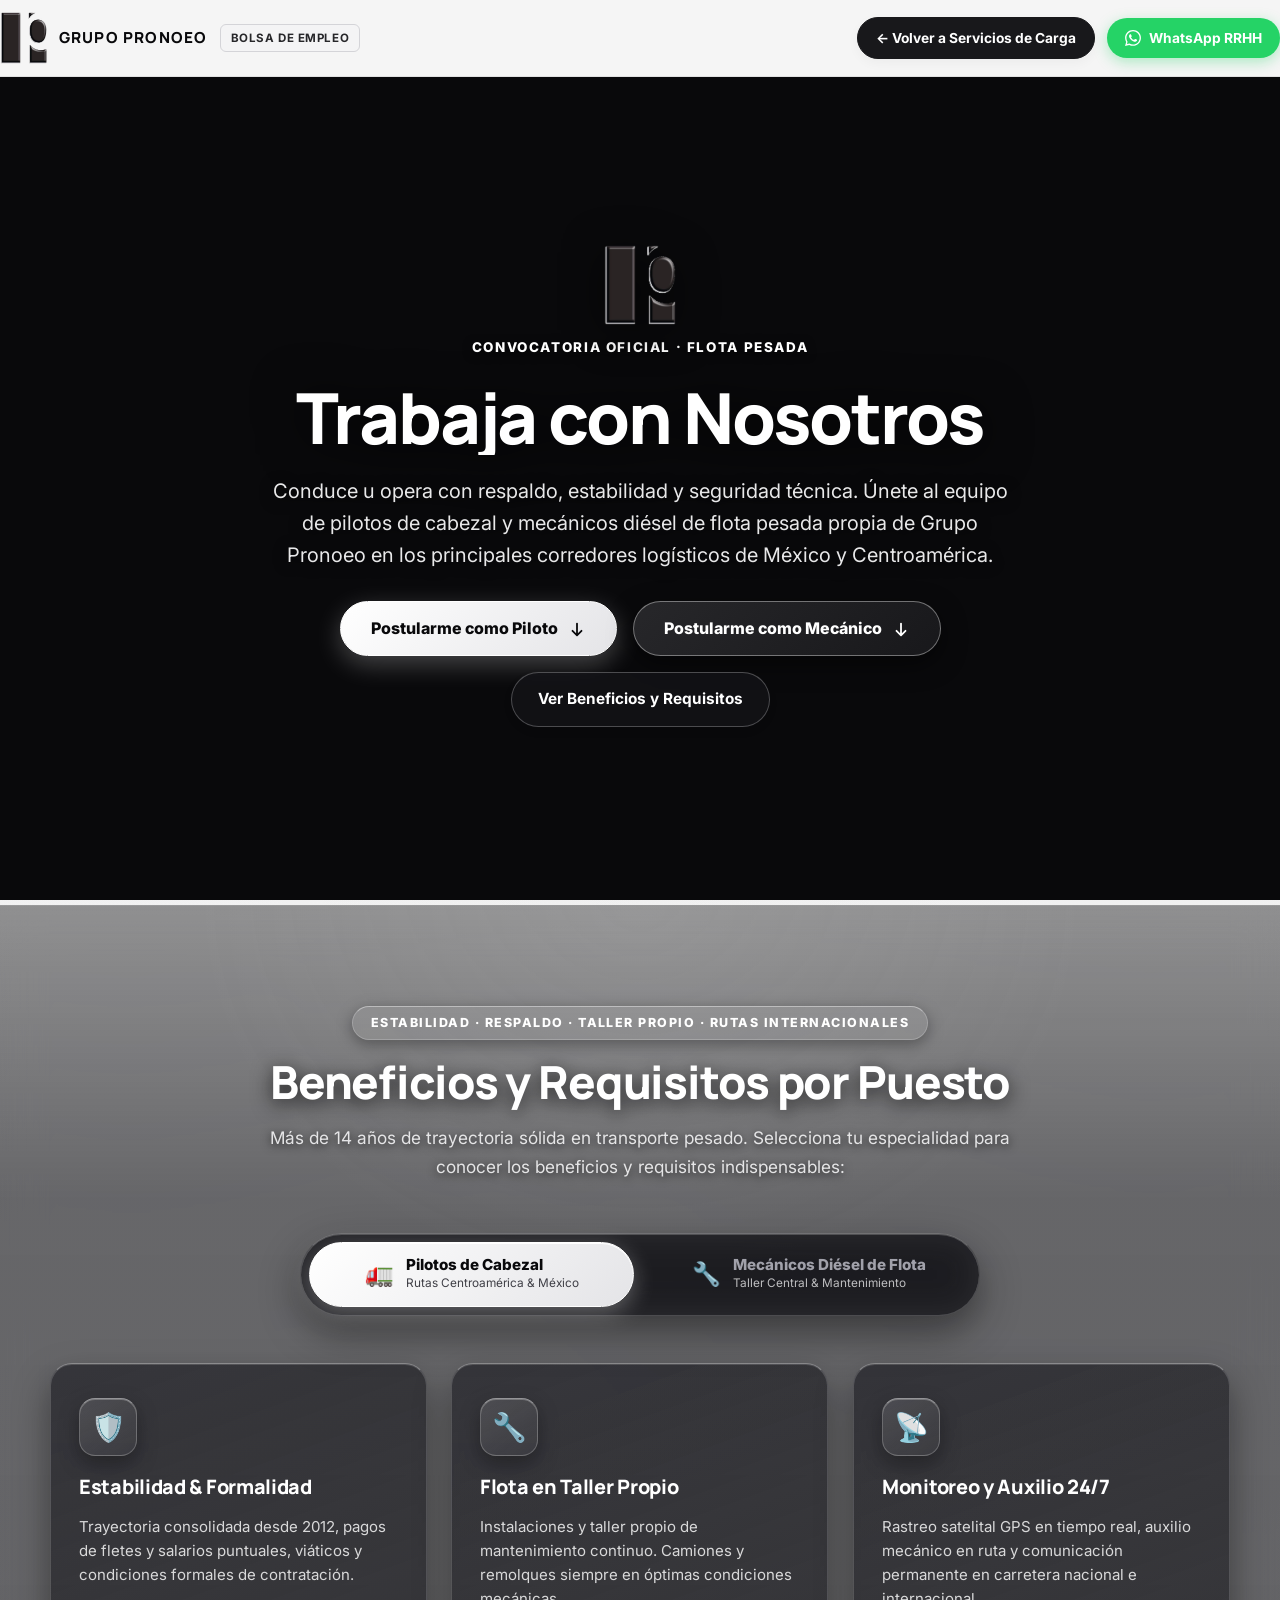
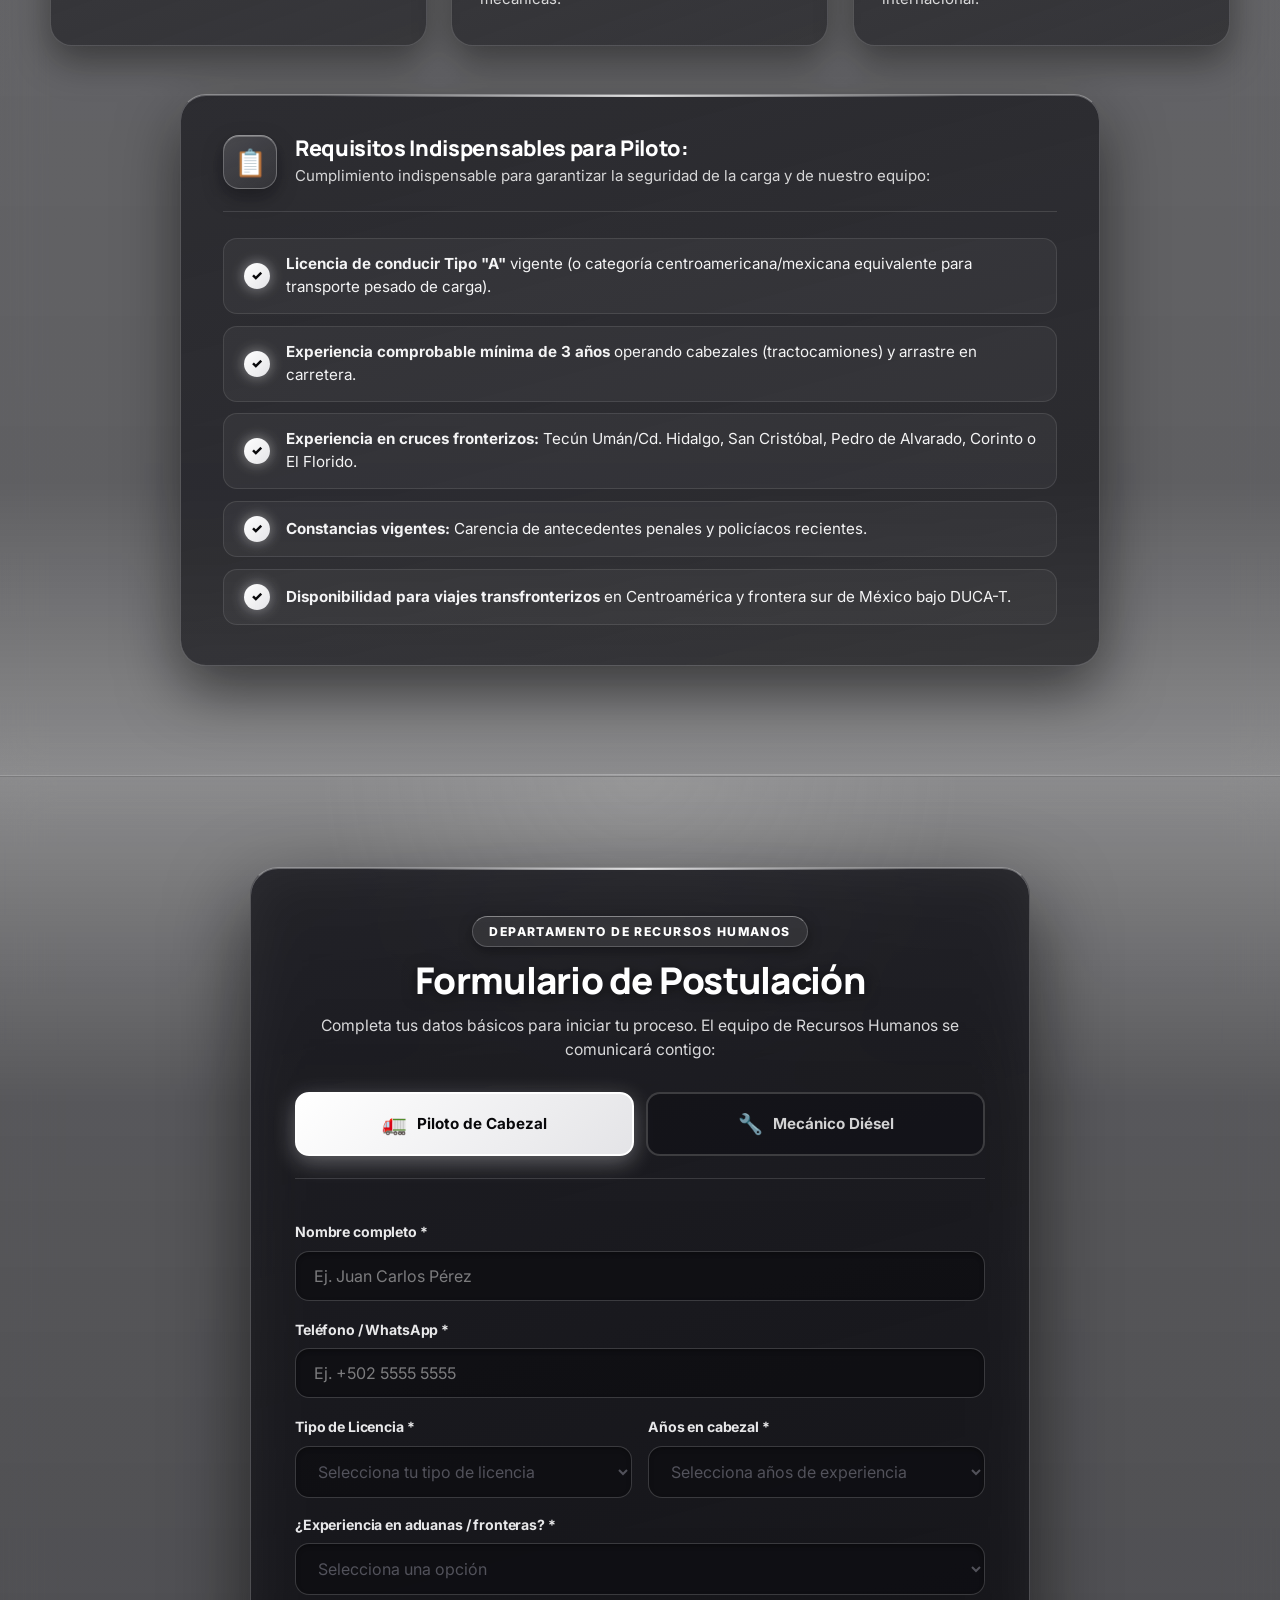
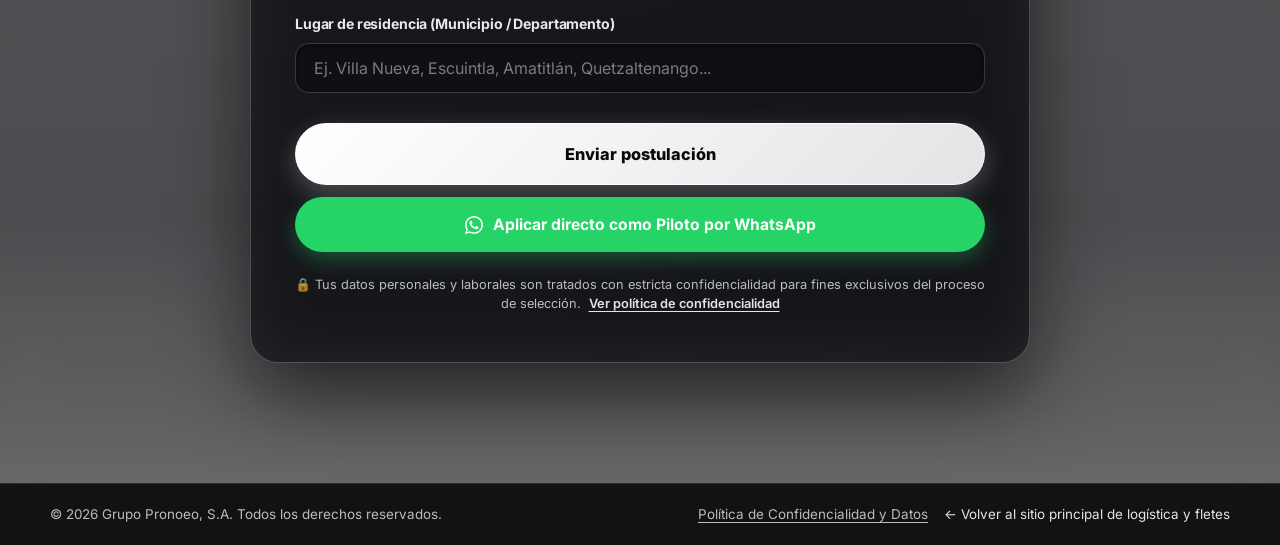
==== commit a1f28cab: "style(mobile): complete responsive audit and mobile UX hardening across recruitment and main pages" ====
--- a/pilotos.html
+++ b/pilotos.html
@@ -13,18 +13,34 @@
     <meta name="keywords" content="empleo pilotos guatemala, mecanicos diesel guatemala, pilotos de cabezal, taller transporte pesado, vacantes tractocamion, grupo pronoeo empleo" />
     <meta name="author" content="Grupo Pronoeo, S.A." />
 
-    <!-- Open Graph (Facebook / WhatsApp preview) -->
+    <!-- Open Graph & Social Cards (Facebook, WhatsApp, LinkedIn preview) -->
     <meta property="og:type" content="website" />
-    <meta property="og:title" content="Trabajá con Nosotros · Pilotos y Mecánicos de Transporte Pesado | Grupo Pronoeo" />
-    <meta property="og:description" content="Únete al equipo operativo de Grupo Pronoeo. Vacantes abiertas para pilotos de cabezal y mecánicos diésel de flota. Estabilidad de +14 años y taller propio." />
-    <meta property="og:image" content="./img/cabezal-6x4.jpg" />
+    <meta property="og:site_name" content="Grupo Pronoeo, S.A." />
     <meta property="og:url" content="https://grupopronoeo.com/pilotos.html" />
-
-    <!-- Favicons -->
+    <meta property="og:title" content="Trabaja con Nosotros · Pilotos y Mecánicos de Transporte Pesado | Grupo Pronoeo" />
+    <meta property="og:description" content="Únete al equipo operativo de Grupo Pronoeo. Convocatoria oficial para pilotos de cabezal y mecánicos diésel de flota pesada. Estabilidad de +14 años y taller propio." />
+    <meta property="og:image" content="https://grupopronoeo.com/img/cabezal-6x4.jpg" />
+    <meta property="og:image:secure_url" content="https://grupopronoeo.com/img/cabezal-6x4.jpg" />
+    <meta property="og:image:type" content="image/jpeg" />
+    <meta property="og:image:width" content="1200" />
+    <meta property="og:image:height" content="675" />
+    <meta property="og:image:alt" content="Convocatoria de pilotos y mecánicos en Grupo Pronoeo - Flota pesada" />
+    <meta name="twitter:card" content="summary_large_image" />
+    <meta name="twitter:title" content="Trabaja con Nosotros · Pilotos y Mecánicos | Grupo Pronoeo" />
+    <meta name="twitter:description" content="Convocatoria oficial para pilotos de cabezal y mecánicos diésel de flota pesada. Estabilidad laboral de más de 14 años y taller propio especializado." />
+    <meta name="twitter:image" content="https://grupopronoeo.com/img/cabezal-6x4.jpg" />
+    <meta name="theme-color" content="#09090b" />
+    <meta name="mobile-web-app-capable" content="yes" />
+    <meta name="apple-mobile-web-app-capable" content="yes" />
+    <meta name="apple-mobile-web-app-status-bar-style" content="black-translucent" />
+    <meta name="apple-mobile-web-app-title" content="Pronoeo Empleo" />
+
+    <!-- Favicons & Web Manifest -->
     <link rel="icon" type="image/x-icon" href="./favicon.ico?v=3" />
     <link rel="icon" type="image/png" sizes="32x32" href="./img/favicon-32x32.png?v=3" />
     <link rel="icon" type="image/png" sizes="16x16" href="./img/favicon-16x16.png?v=3" />
     <link rel="apple-touch-icon" sizes="180x180" href="./img/apple-touch-icon.png?v=3" />
+    <link rel="manifest" href="./site.webmanifest" />
 
     <!-- Google Fonts -->
     <link rel="preconnect" href="https://fonts.googleapis.com" />
@@ -38,8 +54,8 @@
     <link rel="canonical" href="https://grupopronoeo.com/pilotos.html" />
 
     <!-- Stylesheets -->
-    <link rel="stylesheet" href="./css/styles.css?v=7.0" />
-    <link rel="stylesheet" href="./css/pilotos.css?v=2.0" />
+    <link rel="stylesheet" href="./css/styles.css?v=7.2" />
+    <link rel="stylesheet" href="./css/pilotos.css?v=3.3" />
 
     <!-- Structured Data (JSON-LD) for Google Jobs & Recruitment Search -->
     <script type="application/ld+json">
@@ -161,7 +177,8 @@
             aria-label="Contactar a Recursos Humanos por WhatsApp"
           >
             <svg viewBox="0 0 24 24" width="16" height="16" fill="currentColor" aria-hidden="true"><path d="M.057 24l1.687-6.163c-1.041-1.804-1.588-3.849-1.587-5.946.003-6.556 5.338-11.891 11.893-11.891 3.181.001 6.167 1.24 8.413 3.488 2.245 2.248 3.481 5.236 3.48 8.414-.003 6.557-5.338 11.892-11.893 11.892-1.99-.001-3.951-.5-5.688-1.448l-6.305 1.654zm6.597-3.807c1.676.995 3.276 1.591 5.392 1.592 5.448 0 9.886-4.434 9.889-9.885.002-5.462-4.415-9.89-9.881-9.892-5.452 0-9.887 4.434-9.889 9.884-.001 2.225.651 3.891 1.746 5.634l-.999 3.648 3.742-.981zm11.387-5.464c-.074-.124-.272-.198-.57-.347-.297-.149-1.758-.868-2.031-.967-.272-.099-.47-.149-.669.149-.198.297-.768.967-.941 1.165-.173.198-.347.223-.644.074-.297-.149-1.255-.462-2.39-1.475-.883-.788-1.48-1.761-1.653-2.059-.173-.297-.018-.458.13-.606.134-.133.297-.347.446-.521.151-.172.2-.296.3-.495.099-.198.05-.372-.025-.521-.075-.148-.669-1.611-.916-2.206-.242-.579-.487-.501-.669-.51l-.57-.01c-.198 0-.52.074-.792.372s-1.04 1.016-1.04 2.479 1.065 2.876 1.213 3.074c.149.198 2.095 3.2 5.076 4.487.709.306 1.263.489 1.694.626.712.226 1.36.194 1.872.118.571-.085 1.758-.719 2.006-1.413.248-.695.248-1.29.173-1.414z"/></svg>
-            <span>WhatsApp RRHH</span>
+            <span class="wa-header-full">WhatsApp RRHH</span>
+            <span class="wa-header-short">RRHH</span>
           </a>
         </div>
       </div>
@@ -211,7 +228,7 @@
       <!-- 3.2 Value Proposition & Requirements (Spacious Flow with Role Switcher) -->
       <section id="requisitos" class="portal-details-section">
         <div class="container">
-          <div class="portal-section-header text-center">
+          <div class="portal-section-header text-center scroll-reveal">
             <span class="portal-section-eyebrow">ESTABILIDAD · RESPALDO · TALLER PROPIO · RUTAS INTERNACIONALES</span>
             <h2 class="portal-section-title">Beneficios y Requisitos por Puesto</h2>
             <p class="portal-section-lead">
@@ -220,7 +237,7 @@
           </div>
 
           <!-- Role Switcher Tabs -->
-          <div class="portal-role-switcher" role="tablist" aria-label="Seleccionar puesto de convocatoria">
+          <div class="portal-role-switcher scroll-reveal" role="tablist" aria-label="Seleccionar puesto de convocatoria">
             <button
               type="button"
               class="role-switch-btn is-active"
@@ -256,18 +273,18 @@
           <!-- Panel 1: Pilotos de Cabezal -->
           <div id="panel-role-pilot" class="portal-role-panel is-active" role="tabpanel" aria-labelledby="tab-role-pilot">
             <!-- 3 Perks Cards Grid -->
-            <div class="portal-perks-grid">
-              <div class="portal-perk-card">
+            <div class="portal-perks-grid stagger-group">
+              <div class="portal-perk-card stagger-item">
                 <div class="portal-perk-icon" aria-hidden="true">🛡️</div>
                 <h3>Estabilidad & Formalidad</h3>
                 <p>Trayectoria consolidada desde 2012, pagos de fletes y salarios puntuales, viáticos y condiciones formales de contratación.</p>
               </div>
-              <div class="portal-perk-card">
+              <div class="portal-perk-card stagger-item">
                 <div class="portal-perk-icon" aria-hidden="true">🔧</div>
                 <h3>Flota en Taller Propio</h3>
                 <p>Instalaciones y taller propio de mantenimiento continuo. Camiones y remolques siempre en óptimas condiciones mecánicas.</p>
               </div>
-              <div class="portal-perk-card">
+              <div class="portal-perk-card stagger-item">
                 <div class="portal-perk-icon" aria-hidden="true">📡</div>
                 <h3>Monitoreo y Auxilio 24/7</h3>
                 <p>Rastreo satelital GPS en tiempo real, auxilio mecánico en ruta y comunicación permanente en carretera nacional e internacional.</p>
@@ -275,7 +292,7 @@
             </div>
 
             <!-- Mandatory Requirements Callout -->
-            <div class="portal-req-card">
+            <div class="portal-req-card scroll-reveal">
               <div class="portal-req-header">
                 <span class="portal-req-header-icon" aria-hidden="true">📋</span>
                 <div>
@@ -283,24 +300,24 @@
                   <p>Cumplimiento indispensable para garantizar la seguridad de la carga y de nuestro equipo:</p>
                 </div>
               </div>
-              <ul class="portal-req-list">
-                <li>
+              <ul class="portal-req-list stagger-group">
+                <li class="stagger-item">
                   <span class="portal-req-check" aria-hidden="true">✓</span>
                   <span><strong>Licencia de conducir Tipo "A"</strong> vigente (o categoría centroamericana/mexicana equivalente para transporte pesado de carga).</span>
                 </li>
-                <li>
+                <li class="stagger-item">
                   <span class="portal-req-check" aria-hidden="true">✓</span>
                   <span><strong>Experiencia comprobable mínima de 3 años</strong> operando cabezales (tractocamiones) y arrastre en carretera.</span>
                 </li>
-                <li>
+                <li class="stagger-item">
                   <span class="portal-req-check" aria-hidden="true">✓</span>
                   <span><strong>Experiencia en cruces fronterizos:</strong> Tecún Umán/Cd. Hidalgo, San Cristóbal, Pedro de Alvarado, Corinto o El Florido.</span>
                 </li>
-                <li>
+                <li class="stagger-item">
                   <span class="portal-req-check" aria-hidden="true">✓</span>
                   <span><strong>Constancias vigentes:</strong> Carencia de antecedentes penales y policíacos recientes.</span>
                 </li>
-                <li>
+                <li class="stagger-item">
                   <span class="portal-req-check" aria-hidden="true">✓</span>
                   <span><strong>Disponibilidad para viajes transfronterizos</strong> en Centroamérica y frontera sur de México bajo DUCA-T.</span>
                 </li>
@@ -311,18 +328,18 @@
           <!-- Panel 2: Mecánicos Diésel de Flota -->
           <div id="panel-role-mechanic" class="portal-role-panel" role="tabpanel" aria-labelledby="tab-role-mechanic">
             <!-- 3 Perks Cards Grid -->
-            <div class="portal-perks-grid">
-              <div class="portal-perk-card">
+            <div class="portal-perks-grid stagger-group">
+              <div class="portal-perk-card stagger-item">
                 <div class="portal-perk-icon" aria-hidden="true">🧰</div>
                 <h3>Instalaciones y Taller Propio</h3>
                 <p>Taller equipado para mantenimiento preventivo y correctivo mayor de cabezales diésel y plataformas de arrastre.</p>
               </div>
-              <div class="portal-perk-card">
+              <div class="portal-perk-card stagger-item">
                 <div class="portal-perk-icon" aria-hidden="true">💼</div>
                 <h3>Estabilidad y Pagos Puntuales</h3>
                 <p>Salario competitivo acorde a experiencia y especialidad técnica, prestaciones de ley y ambiente de trabajo formal y seguro.</p>
               </div>
-              <div class="portal-perk-card">
+              <div class="portal-perk-card stagger-item">
                 <div class="portal-perk-icon" aria-hidden="true">⚙️</div>
                 <h3>Flota Moderna Multimarca</h3>
                 <p>Trabajo continuo con cabezales Freightliner, Kenworth e International y remolques de 48 y 53 pies.</p>
@@ -330,7 +347,7 @@
             </div>
 
             <!-- Mandatory Requirements Callout -->
-            <div class="portal-req-card">
+            <div class="portal-req-card scroll-reveal">
               <div class="portal-req-header">
                 <span class="portal-req-header-icon" aria-hidden="true">📋</span>
                 <div>
@@ -338,24 +355,24 @@
                   <p>Perfil técnico requerido para el mantenimiento preventivo y correctivo de nuestra flota:</p>
                 </div>
               </div>
-              <ul class="portal-req-list">
-                <li>
+              <ul class="portal-req-list stagger-group">
+                <li class="stagger-item">
                   <span class="portal-req-check" aria-hidden="true">✓</span>
                   <span><strong>Experiencia comprobable mínima de 2 años</strong> en mecánica diésel de transporte pesado (cabezales y remolques).</span>
                 </li>
-                <li>
+                <li class="stagger-item">
                   <span class="portal-req-check" aria-hidden="true">✓</span>
                   <span><strong>Conocimientos técnicos:</strong> Diagnóstico de motores diésel (Cummins, Detroit, Caterpillar), sistemas de frenos de aire (neumática), embragues o transmisiones Eaton Fuller.</span>
                 </li>
-                <li>
+                <li class="stagger-item">
                   <span class="portal-req-check" aria-hidden="true">✓</span>
                   <span><strong>Herramienta básica propia:</strong> Disponer de juego de herramienta mecánica para uso en taller.</span>
                 </li>
-                <li>
+                <li class="stagger-item">
                   <span class="portal-req-check" aria-hidden="true">✓</span>
                   <span><strong>Constancias vigentes:</strong> Carencia de antecedentes penales y policíacos recientes.</span>
                 </li>
-                <li>
+                <li class="stagger-item">
                   <span class="portal-req-check" aria-hidden="true">✓</span>
                   <span><strong>Disponibilidad para turnos de taller</strong> y auxilio mecánico ocasional para soporte en carretera.</span>
                 </li>
@@ -369,8 +386,8 @@
       <!-- 3.3 Application Form Section (Dedicated, Centered & Clean) -->
       <section id="postulacion" class="portal-form-section">
         <div class="container portal-form-container">
-          <div class="portal-form-card">
-            <div class="portal-form-header text-center">
+          <div class="portal-form-card scroll-reveal-scale">
+            <div class="portal-form-header text-center scroll-reveal">
               <span class="portal-form-eyebrow">DEPARTAMENTO DE RECURSOS HUMANOS</span>
               <h2>Formulario de Postulación</h2>
               <p>Completa tus datos básicos para iniciar tu proceso. El equipo de Recursos Humanos se comunicará contigo:</p>
@@ -378,7 +395,7 @@
 
             <form id="pilot-portal-form" class="portal-form">
               <!-- Role Selector Pills -->
-              <div class="form-role-selector" role="radiogroup" aria-label="Selecciona la vacante a la que te postulas">
+              <div class="form-role-selector scroll-reveal" role="radiogroup" aria-label="Selecciona la vacante a la que te postulas">
                 <label class="form-role-pill">
                   <input type="radio" name="applied_position" value="pilot" checked />
                   <span class="role-pill-inner">
@@ -607,6 +624,6 @@
 
     <!-- Scripts -->
     <script src="./js/config.js?v=1.0"></script>
-    <script src="./js/pilotos.js?v=1.5"></script>
+    <script src="./js/pilotos.js?v=2.0"></script>
   </body>
 </html>
--- a/css/styles.css
+++ b/css/styles.css
@@ -208,6 +208,7 @@
   font-size: 0.95rem;
   letter-spacing: 0.08em;
   text-transform: uppercase;
+  white-space: nowrap;
 }
 
 .nav-panel {
@@ -2633,6 +2634,11 @@
     opacity: 0;
     transform: translateY(-8px);
     transition: opacity 0.25s ease, transform 0.25s ease;
+    max-height: calc(100vh - 90px);
+    max-height: calc(100dvh - 90px);
+    overflow-y: auto;
+    -webkit-overflow-scrolling: touch;
+    z-index: 100;
   }
 
   .nav-panel.is-open {
@@ -2795,8 +2801,18 @@
     margin-bottom: 14px;
   }
 
+  .brand {
+    gap: 8px;
+  }
+
   .brand-logo {
-    height: 44px;
+    height: 40px;
+  }
+
+  .brand-name {
+    font-size: 0.85rem;
+    letter-spacing: 0.04em;
+    white-space: nowrap;
   }
 
   .hero-video-cinematic {
--- a/css/pilotos.css
+++ b/css/pilotos.css
@@ -90,6 +90,11 @@
   justify-content: space-between;
   align-items: center;
   gap: 16px;
+  width: 100%;
+}
+
+.brand-name {
+  white-space: nowrap;
 }
 
 .portal-badge-nav {
@@ -104,12 +109,14 @@
   font-weight: 700;
   text-transform: uppercase;
   letter-spacing: 0.05em;
+  white-space: nowrap;
 }
 
 .portal-header-actions {
   display: flex;
   align-items: center;
   gap: 12px;
+  flex-shrink: 0;
 }
 
 .btn-portal-back {
@@ -125,6 +132,7 @@
   text-decoration: none;
   border: 1px solid var(--secondary);
   transition: all 0.2s ease;
+  white-space: nowrap;
 }
 
 .btn-portal-back:hover {
@@ -155,6 +163,15 @@
   text-decoration: none;
   transition: transform 0.2s ease, box-shadow 0.2s ease;
   box-shadow: 0 4px 14px rgba(37, 211, 102, 0.35);
+  white-space: nowrap;
+}
+
+.wa-header-full {
+  display: inline;
+}
+
+.wa-header-short {
+  display: none;
 }
 
 .btn-portal-wa-header:hover {
@@ -204,6 +221,7 @@
   flex-direction: column;
   align-items: center;
   gap: 12px;
+  animation: heroFadeIn 0.8s cubic-bezier(0.16, 1, 0.3, 1) both;
 }
 
 .portal-hero-logo {
@@ -216,6 +234,37 @@
 @keyframes floatEmblem {
   0%, 100% { transform: translateY(0); }
   50% { transform: translateY(-5px); }
+}
+
+@keyframes heroFadeIn {
+  from {
+    opacity: 0;
+    transform: translateY(-12px);
+  }
+  to {
+    opacity: 1;
+    transform: translateY(0);
+  }
+}
+
+@keyframes heroSlideUp {
+  from {
+    opacity: 0;
+    transform: translateY(24px);
+  }
+  to {
+    opacity: 1;
+    transform: translateY(0);
+  }
+}
+
+@keyframes titleShimmer {
+  0% {
+    background-position: -200% 0;
+  }
+  100% {
+    background-position: 200% 0;
+  }
 }
 
 .portal-hero-eyebrow {
@@ -234,7 +283,12 @@
   color: #ffffff;
   letter-spacing: -0.03em;
   margin: 0;
-  text-shadow: 0 4px 28px rgba(0, 0, 0, 0.9);
+  background: linear-gradient(110deg, #ffffff 0%, #ffffff 42%, rgba(200, 200, 215, 0.65) 50%, #ffffff 58%, #ffffff 100%);
+  background-size: 250% 100%;
+  -webkit-background-clip: text;
+  -webkit-text-fill-color: transparent;
+  filter: drop-shadow(0 4px 24px rgba(0, 0, 0, 0.9));
+  animation: heroSlideUp 0.9s cubic-bezier(0.16, 1, 0.3, 1) 0.12s both, titleShimmer 8s ease-in-out infinite 1.2s;
 }
 
 .portal-hero-lead {
@@ -244,6 +298,7 @@
   max-width: 740px;
   margin: 0 auto;
   text-shadow: 0 2px 14px rgba(0, 0, 0, 0.85);
+  animation: heroSlideUp 0.9s cubic-bezier(0.16, 1, 0.3, 1) 0.24s both;
 }
 
 .portal-hero-ctas {
@@ -253,6 +308,7 @@
   gap: 16px;
   flex-wrap: wrap;
   margin-top: 10px;
+  animation: heroSlideUp 0.9s cubic-bezier(0.16, 1, 0.3, 1) 0.36s both;
 }
 
 .btn-portal-hero-cta {
@@ -308,50 +364,89 @@
 .portal-details-section {
   position: relative;
   z-index: 10;
-  padding: 96px 0;
+  padding: 100px 0 110px;
   background: linear-gradient(
     180deg,
-    rgba(9, 9, 11, 0.70) 0%,
-    rgba(9, 9, 11, 0.94) 15%,
-    rgba(9, 9, 11, 0.94) 85%,
-    rgba(9, 9, 11, 0.75) 100%
+    rgba(9, 9, 11, 0.42) 0%,
+    rgba(14, 14, 18, 0.62) 20%,
+    rgba(14, 14, 18, 0.65) 80%,
+    rgba(9, 9, 11, 0.45) 100%
   );
-  backdrop-filter: blur(14px);
-  -webkit-backdrop-filter: blur(14px);
-  border-top: 1px solid rgba(255, 255, 255, 0.10);
-  border-bottom: 1px solid rgba(255, 255, 255, 0.08);
+  backdrop-filter: blur(20px);
+  -webkit-backdrop-filter: blur(20px);
+  border-top: 1px solid rgba(255, 255, 255, 0.14);
+  border-bottom: 1px solid rgba(255, 255, 255, 0.10);
+  overflow: hidden;
+}
+
+.portal-details-section::before {
+  content: '';
+  position: absolute;
+  top: 0;
+  left: 50%;
+  transform: translateX(-50%);
+  width: 900px;
+  max-width: 90vw;
+  height: 380px;
+  background: radial-gradient(ellipse at top, rgba(255, 255, 255, 0.08) 0%, transparent 70%);
+  pointer-events: none;
+  z-index: 0;
+}
+
+.portal-details-section::after {
+  content: '';
+  position: absolute;
+  bottom: 0;
+  left: 10%;
+  right: 10%;
+  height: 1px;
+  background: linear-gradient(90deg, transparent, rgba(255, 255, 255, 0.28), transparent);
 }
 
 .portal-section-header {
-  max-width: 740px;
+  position: relative;
+  z-index: 1;
+  max-width: 760px;
   margin: 0 auto 52px;
   text-align: center;
 }
 
 .portal-section-eyebrow {
-  display: block;
-  font-size: 0.80rem;
+  display: inline-flex;
+  align-items: center;
+  gap: 8px;
+  font-size: 0.78rem;
   font-weight: 800;
   text-transform: uppercase;
   letter-spacing: 0.12em;
-  color: #e4e4e7;
-  margin-bottom: 10px;
+  color: #ffffff;
+  background: rgba(255, 255, 255, 0.08);
+  backdrop-filter: blur(12px);
+  -webkit-backdrop-filter: blur(12px);
+  border: 1px solid rgba(255, 255, 255, 0.20);
+  border-top: 1px solid rgba(255, 255, 255, 0.40);
+  padding: 6px 18px;
+  border-radius: 999px;
+  margin-bottom: 16px;
+  box-shadow: 0 4px 16px rgba(0, 0, 0, 0.35);
 }
 
 .portal-section-title {
-  font-size: clamp(2rem, 3.6vw, 2.7rem);
+  font-size: clamp(2.1rem, 3.8vw, 2.85rem);
   font-weight: 900;
   color: #ffffff;
-  margin: 0 0 14px;
+  margin: 0 0 16px;
   letter-spacing: -0.025em;
-  line-height: 1.18;
+  line-height: 1.15;
+  text-shadow: 0 4px 20px rgba(0, 0, 0, 0.8);
 }
 
 .portal-section-lead {
-  font-size: 1.05rem;
-  line-height: 1.6;
-  color: rgba(244, 244, 245, 0.88);
+  font-size: 1.08rem;
+  line-height: 1.65;
+  color: rgba(244, 244, 245, 0.90);
   margin: 0;
+  text-shadow: 0 2px 10px rgba(0, 0, 0, 0.8);
 }
 
 .portal-perks-grid {
@@ -359,73 +454,151 @@
   grid-template-columns: repeat(3, 1fr);
   gap: 24px;
   margin-bottom: 48px;
+  position: relative;
+  z-index: 1;
 }
 
 .portal-perk-card {
-  background: rgba(20, 20, 24, 0.78);
-  backdrop-filter: blur(16px);
-  -webkit-backdrop-filter: blur(16px);
-  border: 1px solid rgba(255, 255, 255, 0.14);
-  border-radius: 20px;
-  padding: 30px 26px;
+  position: relative;
+  background: linear-gradient(
+    160deg,
+    rgba(32, 32, 38, 0.70) 0%,
+    rgba(18, 18, 22, 0.55) 100%
+  );
+  backdrop-filter: blur(20px);
+  -webkit-backdrop-filter: blur(20px);
+  border: 1px solid rgba(255, 255, 255, 0.16);
+  border-top: 1px solid rgba(255, 255, 255, 0.42);
+  border-radius: 22px;
+  padding: 34px 28px;
   display: flex;
   flex-direction: column;
-  gap: 12px;
-  transition: transform 0.25s ease, border-color 0.25s ease, background 0.25s ease;
-  box-shadow: 0 12px 32px rgba(0, 0, 0, 0.35);
+  gap: 16px;
+  transition: transform 0.3s cubic-bezier(0.16, 1, 0.3, 1), 
+              border-color 0.3s ease, 
+              box-shadow 0.3s ease, 
+              background 0.3s ease;
+  box-shadow: 0 16px 36px rgba(0, 0, 0, 0.4), 
+              inset 0 1px 0 rgba(255, 255, 255, 0.15);
+  overflow: hidden;
+}
+
+.portal-perk-card::before {
+  content: '';
+  position: absolute;
+  top: 0;
+  left: 20%;
+  right: 20%;
+  height: 1px;
+  background: linear-gradient(90deg, transparent, rgba(255, 255, 255, 0.7), transparent);
+  opacity: 0;
+  transition: opacity 0.3s ease;
 }
 
 .portal-perk-card:hover {
-  transform: translateY(-4px);
-  border-color: rgba(255, 255, 255, 0.5);
-  background: rgba(20, 20, 24, 0.92);
+  transform: translateY(-6px);
+  border-color: rgba(255, 255, 255, 0.35);
+  border-top-color: #ffffff;
+  background: linear-gradient(
+    160deg,
+    rgba(42, 42, 50, 0.82) 0%,
+    rgba(24, 24, 28, 0.70) 100%
+  );
+  box-shadow: 0 22px 48px rgba(0, 0, 0, 0.55), 
+              0 0 30px rgba(255, 255, 255, 0.08),
+              inset 0 1px 0 rgba(255, 255, 255, 0.3);
+}
+
+.portal-perk-card:hover::before {
+  opacity: 1;
 }
 
 .portal-perk-icon {
-  font-size: 2.2rem;
+  width: 58px;
+  height: 58px;
+  border-radius: 16px;
+  background: linear-gradient(145deg, rgba(255, 255, 255, 0.12), rgba(255, 255, 255, 0.03));
+  border: 1px solid rgba(255, 255, 255, 0.22);
+  border-top: 1px solid rgba(255, 255, 255, 0.45);
+  display: flex;
+  align-items: center;
+  justify-content: center;
+  font-size: 1.75rem;
   line-height: 1;
+  box-shadow: 0 8px 20px rgba(0, 0, 0, 0.35), inset 0 1px 0 rgba(255, 255, 255, 0.25);
+  margin-bottom: 4px;
 }
 
 .portal-perk-card h3 {
   margin: 0;
-  font-size: 1.2rem;
+  font-size: 1.24rem;
   font-weight: 800;
   color: #ffffff;
-  letter-spacing: -0.01em;
+  letter-spacing: -0.015em;
 }
 
 .portal-perk-card p {
   margin: 0;
-  font-size: 0.92rem;
-  color: rgba(244, 244, 245, 0.82);
-  line-height: 1.55;
+  font-size: 0.94rem;
+  color: rgba(244, 244, 245, 0.86);
+  line-height: 1.6;
 }
 
 /* Requirements Callout Card */
 .portal-req-card {
-  max-width: 900px;
+  max-width: 920px;
   margin: 0 auto;
-  background: rgba(20, 20, 24, 0.85);
-  backdrop-filter: blur(20px);
-  -webkit-backdrop-filter: blur(20px);
-  border: 1px solid rgba(255, 255, 255, 0.3);
-  border-radius: 22px;
-  padding: 36px 38px;
-  box-shadow: 0 18px 48px rgba(0, 0, 0, 0.45);
+  background: linear-gradient(
+    165deg,
+    rgba(28, 28, 34, 0.78) 0%,
+    rgba(16, 16, 20, 0.65) 100%
+  );
+  backdrop-filter: blur(24px);
+  -webkit-backdrop-filter: blur(24px);
+  border: 1px solid rgba(255, 255, 255, 0.20);
+  border-top: 1px solid rgba(255, 255, 255, 0.45);
+  border-radius: 26px;
+  padding: 40px 42px;
+  box-shadow: 0 24px 60px rgba(0, 0, 0, 0.55), 
+              0 0 40px rgba(255, 255, 255, 0.04),
+              inset 0 1px 0 rgba(255, 255, 255, 0.25);
+  position: relative;
+  overflow: hidden;
+  z-index: 1;
+}
+
+.portal-req-card::before {
+  content: '';
+  position: absolute;
+  top: 0;
+  left: 15%;
+  right: 15%;
+  height: 2px;
+  background: linear-gradient(90deg, transparent, rgba(255, 255, 255, 0.8), transparent);
 }
 
 .portal-req-header {
   display: flex;
   align-items: center;
-  gap: 16px;
-  margin-bottom: 24px;
-  padding-bottom: 20px;
+  gap: 18px;
+  margin-bottom: 26px;
+  padding-bottom: 22px;
   border-bottom: 1px solid rgba(255, 255, 255, 0.12);
 }
 
 .portal-req-header-icon {
-  font-size: 2.2rem;
-  line-height: 1;
+  width: 54px;
+  height: 54px;
+  border-radius: 16px;
+  background: linear-gradient(145deg, rgba(255, 255, 255, 0.14), rgba(255, 255, 255, 0.04));
+  border: 1px solid rgba(255, 255, 255, 0.25);
+  border-top: 1px solid rgba(255, 255, 255, 0.45);
+  display: flex;
+  align-items: center;
+  justify-content: center;
+  font-size: 1.65rem;
+  flex-shrink: 0;
+  box-shadow: 0 8px 20px rgba(0, 0, 0, 0.35), inset 0 1px 0 rgba(255, 255, 255, 0.25);
 }
 
 .portal-req-header h3 {
@@ -433,13 +606,13 @@
   font-size: 1.35rem;
   font-weight: 800;
   color: #ffffff;
-  letter-spacing: -0.01em;
+  letter-spacing: -0.015em;
 }
 
 .portal-req-header p {
   margin: 0;
-  font-size: 0.92rem;
-  color: rgba(244, 244, 245, 0.82);
+  font-size: 0.94rem;
+  color: rgba(244, 244, 245, 0.85);
 }
 
 .portal-req-list {
@@ -448,122 +621,189 @@
   margin: 0;
   display: flex;
   flex-direction: column;
-  gap: 14px;
+  gap: 12px;
 }
 
 .portal-req-list li {
   display: flex;
-  align-items: flex-start;
-  gap: 14px;
-  font-size: 0.94rem;
-  color: rgba(244, 244, 245, 0.95);
+  align-items: center;
+  gap: 16px;
+  font-size: 0.95rem;
+  color: #f4f4f5;
   line-height: 1.5;
+  background: rgba(255, 255, 255, 0.04);
+  border: 1px solid rgba(255, 255, 255, 0.10);
+  border-radius: 14px;
+  padding: 14px 20px;
+  transition: background 0.2s ease, border-color 0.2s ease, transform 0.2s ease;
+}
+
+.portal-req-list li:hover {
+  background: rgba(255, 255, 255, 0.08);
+  border-color: rgba(255, 255, 255, 0.24);
+  transform: translateX(4px);
 }
 
 .portal-req-check {
-  width: 22px;
-  height: 22px;
+  width: 26px;
+  height: 26px;
   border-radius: 50%;
-  background: #ffffff;
+  background: linear-gradient(135deg, #ffffff 0%, #e4e4e7 100%);
   color: #09090b;
   display: flex;
   align-items: center;
   justify-content: center;
-  font-size: 0.75rem;
+  font-size: 0.82rem;
   font-weight: 900;
   flex-shrink: 0;
-  margin-top: 1px;
-  box-shadow: 0 0 10px rgba(255, 255, 255, 0.35);
+  box-shadow: 0 0 14px rgba(255, 255, 255, 0.45);
 }
 
 /* ==========================================================================
-   4.3 Dedicated Application Form Section
+   4.3 Dedicated Application Form Section (Executive Glass Console)
    ========================================================================== */
 
 .portal-form-section {
   position: relative;
   z-index: 10;
-  padding: 80px 0 110px;
-  background: rgba(9, 9, 11, 0.92);
-  backdrop-filter: blur(16px);
-  -webkit-backdrop-filter: blur(16px);
-}
-
-.portal-form-container {
-  max-width: 760px;
-  margin: 0 auto;
-}
-
-.portal-form-card {
-  background: rgba(20, 20, 24, 0.88);
+  padding: 90px 0 120px;
+  background: linear-gradient(
+    180deg,
+    rgba(9, 9, 11, 0.45) 0%,
+    rgba(12, 12, 16, 0.68) 25%,
+    rgba(12, 12, 16, 0.72) 80%,
+    rgba(9, 9, 11, 0.60) 100%
+  );
   backdrop-filter: blur(24px);
   -webkit-backdrop-filter: blur(24px);
-  border: 1px solid rgba(255, 255, 255, 0.20);
-  border-radius: 26px;
-  padding: 44px 40px;
-  box-shadow: 0 24px 64px rgba(0, 0, 0, 0.55);
+  border-top: 1px solid rgba(255, 255, 255, 0.12);
+  overflow: hidden;
+}
+
+.portal-form-section::before {
+  content: '';
+  position: absolute;
+  top: 0;
+  left: 50%;
+  transform: translateX(-50%);
+  width: 650px;
+  max-width: 90vw;
+  height: 320px;
+  background: radial-gradient(ellipse at top, rgba(255, 255, 255, 0.10) 0%, transparent 70%);
+  pointer-events: none;
+  z-index: 0;
+}
+
+.portal-form-container {
+  max-width: 780px;
+  margin: 0 auto;
+  position: relative;
+  z-index: 1;
+}
+
+.portal-form-card {
+  position: relative;
+  background: linear-gradient(
+    165deg,
+    rgba(28, 28, 34, 0.82) 0%,
+    rgba(16, 16, 20, 0.70) 100%
+  );
+  backdrop-filter: blur(28px);
+  -webkit-backdrop-filter: blur(28px);
+  border: 1px solid rgba(255, 255, 255, 0.22);
+  border-top: 1px solid rgba(255, 255, 255, 0.50);
+  border-radius: 28px;
+  padding: 48px 44px;
+  box-shadow: 0 30px 80px rgba(0, 0, 0, 0.65), 
+              0 0 50px rgba(255, 255, 255, 0.05),
+              inset 0 1px 0 rgba(255, 255, 255, 0.30);
+  overflow: hidden;
+}
+
+.portal-form-card::before {
+  content: '';
+  position: absolute;
+  top: 0;
+  left: 15%;
+  right: 15%;
+  height: 2px;
+  background: linear-gradient(90deg, transparent, rgba(255, 255, 255, 0.8), transparent);
 }
 
 .portal-form-header {
-  margin-bottom: 28px;
+  margin-bottom: 30px;
+  text-align: center;
 }
 
 .portal-form-eyebrow {
-  display: block;
-  font-size: 0.78rem;
+  display: inline-flex;
+  align-items: center;
+  gap: 6px;
+  font-size: 0.76rem;
   font-weight: 800;
   text-transform: uppercase;
-  letter-spacing: 0.1em;
-  color: #e4e4e7;
-  margin-bottom: 8px;
+  letter-spacing: 0.12em;
+  color: #ffffff;
+  background: rgba(255, 255, 255, 0.08);
+  backdrop-filter: blur(12px);
+  -webkit-backdrop-filter: blur(12px);
+  border: 1px solid rgba(255, 255, 255, 0.20);
+  border-top: 1px solid rgba(255, 255, 255, 0.40);
+  padding: 5px 16px;
+  border-radius: 999px;
+  margin-bottom: 12px;
+  box-shadow: 0 4px 14px rgba(0, 0, 0, 0.35);
 }
 
 .portal-form-header h2 {
-  margin: 0 0 10px;
-  font-size: clamp(1.8rem, 3.2vw, 2.2rem);
+  margin: 0 0 12px;
+  font-size: clamp(1.85rem, 3.2vw, 2.3rem);
   font-weight: 900;
   color: #ffffff;
   letter-spacing: -0.02em;
+  text-shadow: 0 2px 14px rgba(0, 0, 0, 0.6);
 }
 
 .portal-form-header p {
   margin: 0;
-  font-size: 0.95rem;
-  color: rgba(244, 244, 245, 0.85);
-  line-height: 1.5;
+  font-size: 0.98rem;
+  color: rgba(244, 244, 245, 0.88);
+  line-height: 1.55;
 }
 
 .portal-form {
   display: flex;
   flex-direction: column;
-  gap: 16px;
+  gap: 18px;
 }
 
 .portal-form .form-group {
   display: flex;
   flex-direction: column;
-  gap: 6px;
+  gap: 7px;
 }
 
 .portal-form .form-group label {
-  font-size: 0.86rem;
-  font-weight: 600;
-  color: rgba(244, 244, 245, 0.92);
+  font-size: 0.88rem;
+  font-weight: 700;
+  color: rgba(244, 244, 245, 0.95);
+  letter-spacing: -0.01em;
 }
 
 .portal-form input,
 .portal-form select {
   width: 100%;
-  padding: 13px 15px;
-  border-radius: 12px;
-  border: 1px solid rgba(255, 255, 255, 0.22);
-  background: rgba(9, 9, 11, 0.75);
+  padding: 14px 18px;
+  border-radius: 14px;
+  border: 1px solid rgba(255, 255, 255, 0.18);
+  background: rgba(14, 14, 18, 0.72);
   color: #ffffff;
   font-family: inherit;
-  font-size: 15px;
+  font-size: 16px;
   box-sizing: border-box;
   outline: none;
-  transition: border-color 0.2s ease, box-shadow 0.2s ease, background-color 0.2s ease;
+  transition: border-color 0.25s ease, box-shadow 0.25s ease, background-color 0.25s ease;
+  box-shadow: inset 0 2px 4px rgba(0, 0, 0, 0.3);
 }
 
 .portal-form input::placeholder {
@@ -571,48 +811,48 @@
 }
 
 .portal-form select option {
-  background: #09090b;
+  background: #18181b;
   color: #ffffff;
 }
 
 .portal-form input:focus,
 .portal-form select:focus {
-  border-color: #e4e4e7;
-  background: rgba(9, 9, 11, 0.95);
-  box-shadow: 0 0 0 3px rgba(255, 255, 255, 0.3);
+  border-color: #ffffff;
+  background: rgba(20, 20, 26, 0.90);
+  box-shadow: 0 0 0 3px rgba(255, 255, 255, 0.25), inset 0 2px 4px rgba(0, 0, 0, 0.2);
 }
 
 .portal-form-row {
   display: grid;
   grid-template-columns: 1fr 1fr;
-  gap: 14px;
+  gap: 16px;
 }
 
 .portal-form-actions {
   display: flex;
   flex-direction: column;
   gap: 12px;
-  margin-top: 10px;
+  margin-top: 12px;
 }
 
 .btn-portal-submit {
   width: 100%;
-  padding: 1rem 1.4rem;
+  padding: 1.05rem 1.5rem;
   border-radius: 999px;
   background: linear-gradient(135deg, #ffffff 0%, #e4e4e7 100%);
   color: #09090b;
-  font-size: 1rem;
+  font-size: 1.02rem;
   font-weight: 800;
   border: 1px solid #ffffff;
   cursor: pointer;
-  box-shadow: 0 8px 22px rgba(255, 255, 255, 0.22);
+  box-shadow: 0 8px 24px rgba(255, 255, 255, 0.25);
   transition: transform 0.2s ease, box-shadow 0.2s ease, background 0.2s ease;
 }
 
 .btn-portal-submit:hover {
   transform: translateY(-2px);
   background: #ffffff;
-  box-shadow: 0 12px 28px rgba(255, 255, 255, 0.35);
+  box-shadow: 0 12px 32px rgba(255, 255, 255, 0.38);
 }
 
 .btn-portal-wa {
@@ -621,12 +861,12 @@
   justify-content: center;
   gap: 10px;
   width: 100%;
-  padding: 0.92rem 1.4rem;
+  padding: 0.96rem 1.5rem;
   border-radius: 999px;
   background: #25D366;
   color: #ffffff !important;
   font-weight: 700;
-  font-size: 0.96rem;
+  font-size: 0.98rem;
   border: none;
   cursor: pointer;
   text-decoration: none;
@@ -637,14 +877,14 @@
 .btn-portal-wa:hover {
   background: #20ba59;
   transform: translateY(-2px);
-  box-shadow: 0 12px 26px rgba(37, 211, 102, 0.45);
+  box-shadow: 0 12px 28px rgba(37, 211, 102, 0.45);
 }
 
 .portal-privacy-note {
   margin: 6px 0 0;
-  font-size: 0.78rem;
-  color: rgba(244, 244, 245, 0.70);
-  line-height: 1.4;
+  font-size: 0.80rem;
+  color: rgba(244, 244, 245, 0.75);
+  line-height: 1.45;
   text-align: center;
 }
 
@@ -750,7 +990,7 @@
 }
 
 .portal-modal-dialog {
-  background: rgba(15, 15, 18, 0.95);
+  background: rgba(15, 15, 18, 0.96);
   border: 1px solid rgba(255, 255, 255, 0.22);
   border-radius: 24px;
   max-width: 680px;
@@ -758,12 +998,30 @@
   max-height: calc(100vh - 40px);
   max-height: calc(100dvh - 40px);
   overflow-y: auto;
-  box-shadow: 0 25px 60px rgba(0, 0, 0, 0.6);
+  box-shadow: 0 25px 60px rgba(0, 0, 0, 0.7);
   padding: 34px 30px;
   position: relative;
   transform: translateY(18px) scale(0.97);
   transition: transform 0.28s cubic-bezier(0.16, 1, 0.3, 1);
-  color: #f4f4f5;
+  color: #e4e4e7;
+}
+
+.portal-modal-dialog::-webkit-scrollbar {
+  width: 8px;
+}
+
+.portal-modal-dialog::-webkit-scrollbar-track {
+  background: rgba(255, 255, 255, 0.04);
+  border-radius: 8px;
+}
+
+.portal-modal-dialog::-webkit-scrollbar-thumb {
+  background: rgba(255, 255, 255, 0.22);
+  border-radius: 8px;
+}
+
+.portal-modal-dialog::-webkit-scrollbar-thumb:hover {
+  background: rgba(255, 255, 255, 0.35);
 }
 
 .portal-modal-backdrop.is-open .portal-modal-dialog {
@@ -830,41 +1088,67 @@
   line-height: 1.45;
 }
 
+/* Modal text reset preventing styles.css p { color: var(--muted-2) } inheritance */
+.portal-modal-dialog p,
+.portal-modal-dialog li,
+.portal-modal-dialog span {
+  color: #e4e4e7;
+}
+
+.portal-modal-dialog strong,
+.portal-modal-dialog b {
+  color: #ffffff;
+}
+
 .portal-privacy-body {
-  margin-top: 18px;
+  margin-top: 20px;
   display: flex;
   flex-direction: column;
   gap: 16px;
-  color: #d4d4d8;
-  font-size: 0.88rem;
-  line-height: 1.6;
+  color: #e4e4e7;
+  font-size: 0.92rem;
+  line-height: 1.65;
 }
 
 .portal-privacy-section {
-  padding: 14px 18px;
-  border-radius: 14px;
-  background: rgba(24, 24, 28, 0.6);
-  border: 1px solid rgba(255, 255, 255, 0.08);
+  padding: 16px 20px;
+  border-radius: 16px;
+  background: rgba(24, 24, 28, 0.85);
+  border: 1px solid rgba(255, 255, 255, 0.14);
+  box-shadow: inset 0 1px 0 rgba(255, 255, 255, 0.06);
 }
 
 .portal-privacy-section h4 {
-  margin: 0 0 6px;
-  font-size: 0.94rem;
-  font-weight: 700;
-  color: #e4e4e7;
+  margin: 0 0 8px;
+  font-size: 0.98rem;
+  font-weight: 800;
+  color: #ffffff !important;
+  letter-spacing: -0.01em;
 }
 
 .portal-privacy-section p {
   margin: 0;
+  color: #e4e4e7 !important;
+  font-size: 0.92rem;
+  line-height: 1.65;
+}
+
+.portal-privacy-section strong {
+  color: #ffffff !important;
+  font-weight: 700;
 }
 
 .portal-privacy-section ul {
-  margin: 8px 0 0;
-  padding-left: 20px;
+  margin: 10px 0 0;
+  padding-left: 22px;
+  color: #e4e4e7;
 }
 
 .portal-privacy-section li {
   margin-bottom: 6px;
+  color: #e4e4e7 !important;
+  font-size: 0.92rem;
+  line-height: 1.6;
 }
 
 .portal-privacy-section li:last-child {
@@ -948,15 +1232,18 @@
   display: flex;
   justify-content: center;
   gap: 12px;
-  max-width: 660px;
-  margin: 0 auto 42px;
-  background: rgba(20, 20, 24, 0.75);
+  max-width: 680px;
+  margin: 0 auto 46px;
+  background: rgba(18, 18, 22, 0.65);
+  backdrop-filter: blur(20px);
+  -webkit-backdrop-filter: blur(20px);
   border: 1px solid rgba(255, 255, 255, 0.18);
-  padding: 6px;
+  border-top: 1px solid rgba(255, 255, 255, 0.35);
   border-radius: 999px;
-  backdrop-filter: blur(14px);
-  -webkit-backdrop-filter: blur(14px);
-  box-shadow: 0 10px 32px rgba(0, 0, 0, 0.35);
+  padding: 8px;
+  box-shadow: 0 16px 40px rgba(0, 0, 0, 0.45), inset 0 1px 0 rgba(255, 255, 255, 0.2);
+  position: relative;
+  z-index: 2;
 }
 
 .role-switch-btn {
@@ -965,7 +1252,7 @@
   align-items: center;
   justify-content: center;
   gap: 12px;
-  padding: 12px 24px;
+  padding: 13px 26px;
   border-radius: 999px;
   background: transparent;
   border: 1px solid transparent;
@@ -981,18 +1268,12 @@
   background: rgba(255, 255, 255, 0.08);
 }
 
-.role-switch-btn.is-active {
-  background: linear-gradient(135deg, #ffffff 0%, #e4e4e7 100%);
-  color: #09090b;
-  border-color: #ffffff;
-  box-shadow: 0 4px 18px rgba(255, 255, 255, 0.25);
-}
-
+.role-switch-btn.is-active,
 .role-switch-btn[data-role-tab="mechanic"].is-active {
   background: linear-gradient(135deg, #ffffff 0%, #e4e4e7 100%);
   color: #09090b;
   border-color: #ffffff;
-  box-shadow: 0 4px 18px rgba(255, 255, 255, 0.25);
+  box-shadow: 0 6px 22px rgba(255, 255, 255, 0.3), inset 0 1px 0 #ffffff;
 }
 
 .role-switch-icon {
@@ -1048,9 +1329,9 @@
   display: grid;
   grid-template-columns: 1fr 1fr;
   gap: 12px;
-  margin-bottom: 22px;
-  padding-bottom: 20px;
-  border-bottom: 1px solid rgba(255, 255, 255, 0.15);
+  margin-bottom: 24px;
+  padding-bottom: 22px;
+  border-bottom: 1px solid rgba(255, 255, 255, 0.14);
 }
 
 .form-role-pill {
@@ -1070,35 +1351,29 @@
   align-items: center;
   justify-content: center;
   gap: 10px;
-  padding: 13px 16px;
-  border: 2px solid rgba(255, 255, 255, 0.20);
-  border-radius: 12px;
-  background: rgba(9, 9, 11, 0.70);
+  padding: 14px 18px;
+  border: 2px solid rgba(255, 255, 255, 0.18);
+  border-radius: 14px;
+  background: rgba(18, 18, 22, 0.65);
   color: rgba(244, 244, 245, 0.85);
   font-weight: 700;
-  font-size: 0.94rem;
-  transition: all 0.2s ease;
+  font-size: 0.95rem;
+  transition: all 0.25s ease;
   user-select: none;
 }
 
 .form-role-pill:hover .role-pill-inner {
-  border-color: rgba(255, 255, 255, 0.35);
-  background: rgba(9, 9, 11, 0.90);
+  border-color: rgba(255, 255, 255, 0.40);
+  background: rgba(28, 28, 34, 0.80);
   color: #ffffff;
 }
 
-.form-role-pill input[type="radio"]:checked + .role-pill-inner {
-  border-color: #ffffff;
-  background: rgba(255, 255, 255, 0.16);
-  color: #ffffff;
-  box-shadow: 0 0 16px rgba(255, 255, 255, 0.22);
-}
-
+.form-role-pill input[type="radio"]:checked + .role-pill-inner,
 .form-role-pill:last-child input[type="radio"]:checked + .role-pill-inner {
   border-color: #ffffff;
-  background: rgba(255, 255, 255, 0.16);
-  color: #ffffff;
-  box-shadow: 0 0 16px rgba(255, 255, 255, 0.22);
+  background: linear-gradient(135deg, #ffffff 0%, #e4e4e7 100%);
+  color: #09090b;
+  box-shadow: 0 6px 22px rgba(255, 255, 255, 0.32);
 }
 
 .role-pill-icon {
@@ -1110,6 +1385,126 @@
   flex-direction: column;
   gap: 16px;
   animation: fadeInRole 0.3s ease forwards;
+}
+
+/* ==========================================================================
+   5. Scroll-Driven Reveal System & Personality Micro-Animations
+   ========================================================================== */
+
+/* Base Scroll Reveal - Smooth Vertical Glide */
+.scroll-reveal {
+  opacity: 0;
+  transform: translateY(28px);
+  transition: opacity 0.75s cubic-bezier(0.16, 1, 0.3, 1),
+              transform 0.75s cubic-bezier(0.16, 1, 0.3, 1);
+  will-change: opacity, transform;
+}
+
+.scroll-reveal.is-visible {
+  opacity: 1;
+  transform: translateY(0);
+}
+
+/* Card / Primary Container Reveal - Gentle Scale Lift */
+.scroll-reveal-scale {
+  opacity: 0;
+  transform: translateY(32px) scale(0.97);
+  transition: opacity 0.85s cubic-bezier(0.16, 1, 0.3, 1),
+              transform 0.85s cubic-bezier(0.16, 1, 0.3, 1);
+  will-change: opacity, transform;
+}
+
+.scroll-reveal-scale.is-visible {
+  opacity: 1;
+  transform: translateY(0) scale(1);
+}
+
+/* Cascading Stagger Groups */
+.stagger-group .stagger-item {
+  opacity: 0;
+  transform: translateY(24px);
+  transition: opacity 0.65s cubic-bezier(0.16, 1, 0.3, 1),
+              transform 0.65s cubic-bezier(0.16, 1, 0.3, 1);
+  will-change: opacity, transform;
+}
+
+.stagger-group.is-visible .stagger-item {
+  opacity: 1;
+  transform: translateY(0);
+}
+
+/* Stagger Cadence: 90ms intervals for an organic, responsive feel */
+.stagger-group.is-visible .stagger-item:nth-child(1) { transition-delay: 0.06s; }
+.stagger-group.is-visible .stagger-item:nth-child(2) { transition-delay: 0.15s; }
+.stagger-group.is-visible .stagger-item:nth-child(3) { transition-delay: 0.24s; }
+.stagger-group.is-visible .stagger-item:nth-child(4) { transition-delay: 0.33s; }
+.stagger-group.is-visible .stagger-item:nth-child(5) { transition-delay: 0.42s; }
+.stagger-group.is-visible .stagger-item:nth-child(6) { transition-delay: 0.51s; }
+
+/* Micro-Animation: Pop Checkmark on Requirements Entrance */
+.portal-req-list.stagger-group.is-visible .stagger-item .portal-req-check {
+  animation: popCheck 0.45s cubic-bezier(0.34, 1.56, 0.64, 1) backwards;
+}
+
+.portal-req-list.stagger-group.is-visible .stagger-item:nth-child(1) .portal-req-check { animation-delay: 0.18s; }
+.portal-req-list.stagger-group.is-visible .stagger-item:nth-child(2) .portal-req-check { animation-delay: 0.27s; }
+.portal-req-list.stagger-group.is-visible .stagger-item:nth-child(3) .portal-req-check { animation-delay: 0.36s; }
+.portal-req-list.stagger-group.is-visible .stagger-item:nth-child(4) .portal-req-check { animation-delay: 0.45s; }
+.portal-req-list.stagger-group.is-visible .stagger-item:nth-child(5) .portal-req-check { animation-delay: 0.54s; }
+
+@keyframes popCheck {
+  0% {
+    opacity: 0;
+    transform: scale(0.3) rotate(-15deg);
+  }
+  70% {
+    opacity: 1;
+    transform: scale(1.18) rotate(4deg);
+  }
+  100% {
+    opacity: 1;
+    transform: scale(1) rotate(0deg);
+  }
+}
+
+/* Instant hover feedback without waiting for previous stagger delay */
+.portal-perk-card:hover {
+  transition-delay: 0s !important;
+}
+
+.portal-req-list li:hover {
+  transition-delay: 0s !important;
+}
+
+.portal-perk-icon {
+  transition: transform 0.25s cubic-bezier(0.16, 1, 0.3, 1);
+}
+
+.portal-perk-card:hover .portal-perk-icon {
+  transform: translateY(-4px) scale(1.1);
+}
+
+/* Reduced Motion Override for Full Accessibility */
+@media (prefers-reduced-motion: reduce) {
+  .scroll-reveal,
+  .scroll-reveal-scale,
+  .stagger-item,
+  .stagger-group .stagger-item,
+  .stagger-group.is-visible .stagger-item {
+    opacity: 1 !important;
+    transform: none !important;
+    transition: none !important;
+    animation: none !important;
+  }
+
+  .portal-hero-logo,
+  .portal-hero-title,
+  .portal-hero-brand,
+  .portal-hero-lead,
+  .portal-hero-ctas,
+  .portal-req-list.stagger-group.is-visible .stagger-item .portal-req-check {
+    animation: none !important;
+  }
 }
 
 /* ==========================================================================
@@ -1133,12 +1528,93 @@
   }
 }
 
-@media (max-width: 640px) {
+@media (max-width: 860px) {
+  .portal-header {
+    padding: 10px 0;
+  }
+
+  .portal-header-flex {
+    gap: 12px;
+  }
+
+  .portal-badge-nav {
+    display: none !important;
+  }
+
   .back-text-full {
     display: none;
   }
 
   .back-text-short {
+    display: inline;
+  }
+}
+
+@media (max-width: 640px) {
+  /* Navigation header mobile adaptations - zero overlap, razor-clean fit */
+  .portal-header {
+    padding: 8px 0;
+  }
+
+  .portal-header-flex {
+    gap: 8px;
+    align-items: center;
+  }
+
+  .brand {
+    gap: 8px;
+    min-width: 0;
+    flex-shrink: 1;
+  }
+
+  .brand-logo {
+    height: 38px;
+    width: auto;
+    flex-shrink: 0;
+  }
+
+  .brand-name {
+    font-size: 0.85rem;
+    letter-spacing: 0.04em;
+    white-space: nowrap;
+  }
+
+  .portal-badge-nav {
+    display: none !important;
+  }
+
+  .portal-header-actions {
+    gap: 6px;
+    flex-shrink: 0;
+  }
+
+  .btn-portal-back {
+    padding: 7px 11px;
+    font-size: 0.78rem;
+    gap: 4px;
+    border-radius: 999px;
+  }
+
+  .back-text-full {
+    display: none;
+  }
+
+  .back-text-short {
+    display: inline;
+  }
+
+  .btn-portal-wa-header {
+    padding: 7px 11px;
+    font-size: 0.78rem;
+    gap: 5px;
+    border-radius: 999px;
+  }
+
+  .wa-header-full {
+    display: none;
+  }
+
+  .wa-header-short {
     display: inline;
   }
 
@@ -1178,9 +1654,98 @@
     grid-template-columns: 1fr;
   }
 
-  .portal-form-card,
   .portal-req-card {
-    padding: 26px 20px;
+    padding: 24px 18px;
     border-radius: 20px;
   }
-}
+
+  .portal-req-header {
+    gap: 12px;
+    margin-bottom: 20px;
+    padding-bottom: 16px;
+  }
+
+  .portal-req-header-icon {
+    width: 44px;
+    height: 44px;
+    font-size: 1.35rem;
+    border-radius: 12px;
+  }
+
+  .portal-req-header h3 {
+    font-size: 1.18rem;
+  }
+
+  .portal-req-header p {
+    font-size: 0.88rem;
+  }
+
+  .portal-req-list li {
+    align-items: flex-start;
+    gap: 12px;
+    padding: 12px 14px;
+    font-size: 0.88rem;
+    line-height: 1.5;
+  }
+
+  .portal-req-check {
+    margin-top: 2px;
+    width: 22px;
+    height: 22px;
+    font-size: 0.74rem;
+  }
+
+  .portal-form-card {
+    padding: 26px 18px;
+    border-radius: 20px;
+  }
+
+  .portal-modal-dialog {
+    padding: 24px 18px;
+    border-radius: 20px;
+  }
+
+  .portal-footer-flex {
+    flex-direction: column;
+    text-align: center;
+    gap: 12px;
+  }
+
+  .portal-footer-links {
+    justify-content: center;
+  }
+}
+
+/* Extra compact screens (max-width: 380px) */
+@media (max-width: 380px) {
+  .portal-header-flex {
+    gap: 5px;
+  }
+
+  .brand {
+    gap: 6px;
+  }
+
+  .brand-logo {
+    height: 34px;
+  }
+
+  .brand-name {
+    font-size: 0.78rem;
+    letter-spacing: 0.02em;
+  }
+
+  .portal-header-actions {
+    gap: 4px;
+  }
+
+  .btn-portal-back {
+    padding: 6px 9px;
+    font-size: 0.74rem;
+  }
+
+  .btn-portal-wa-header {
+    padding: 6px 9px;
+    font-size: 0.74rem;
+  }
+}
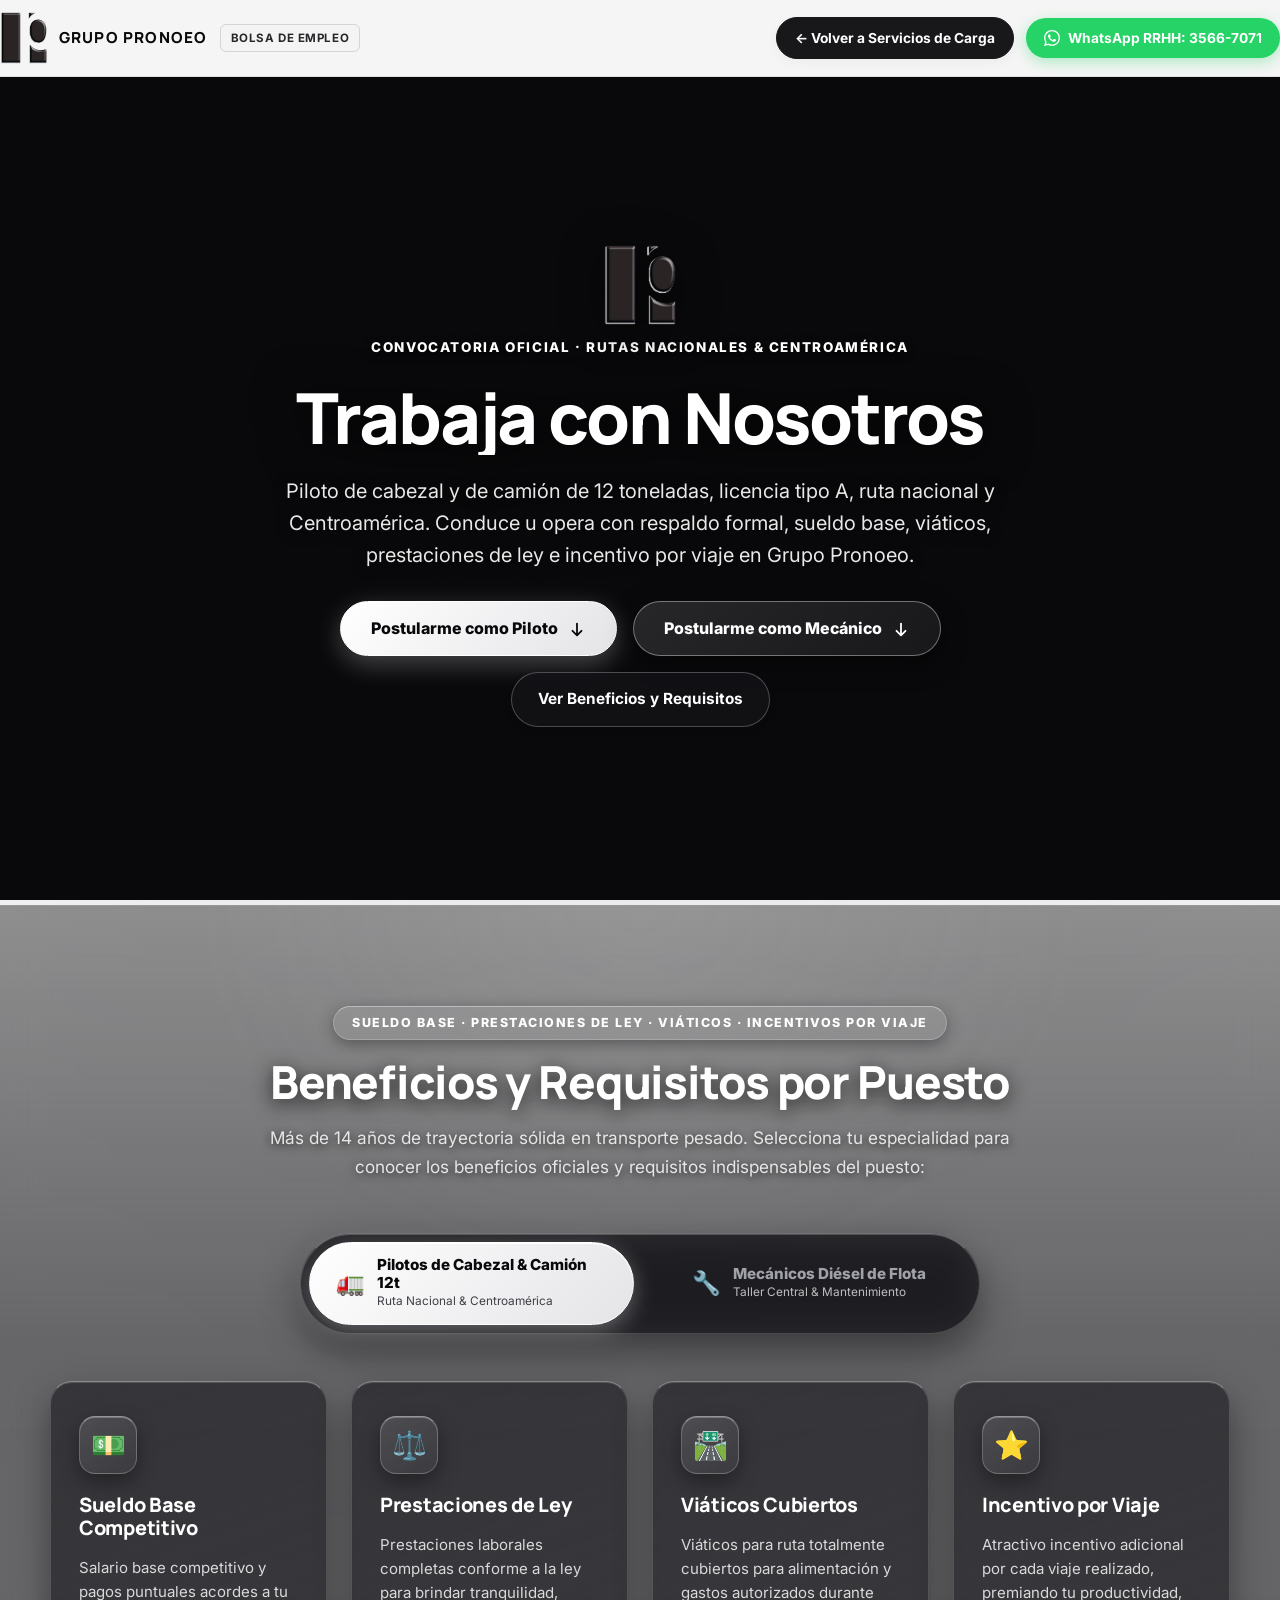
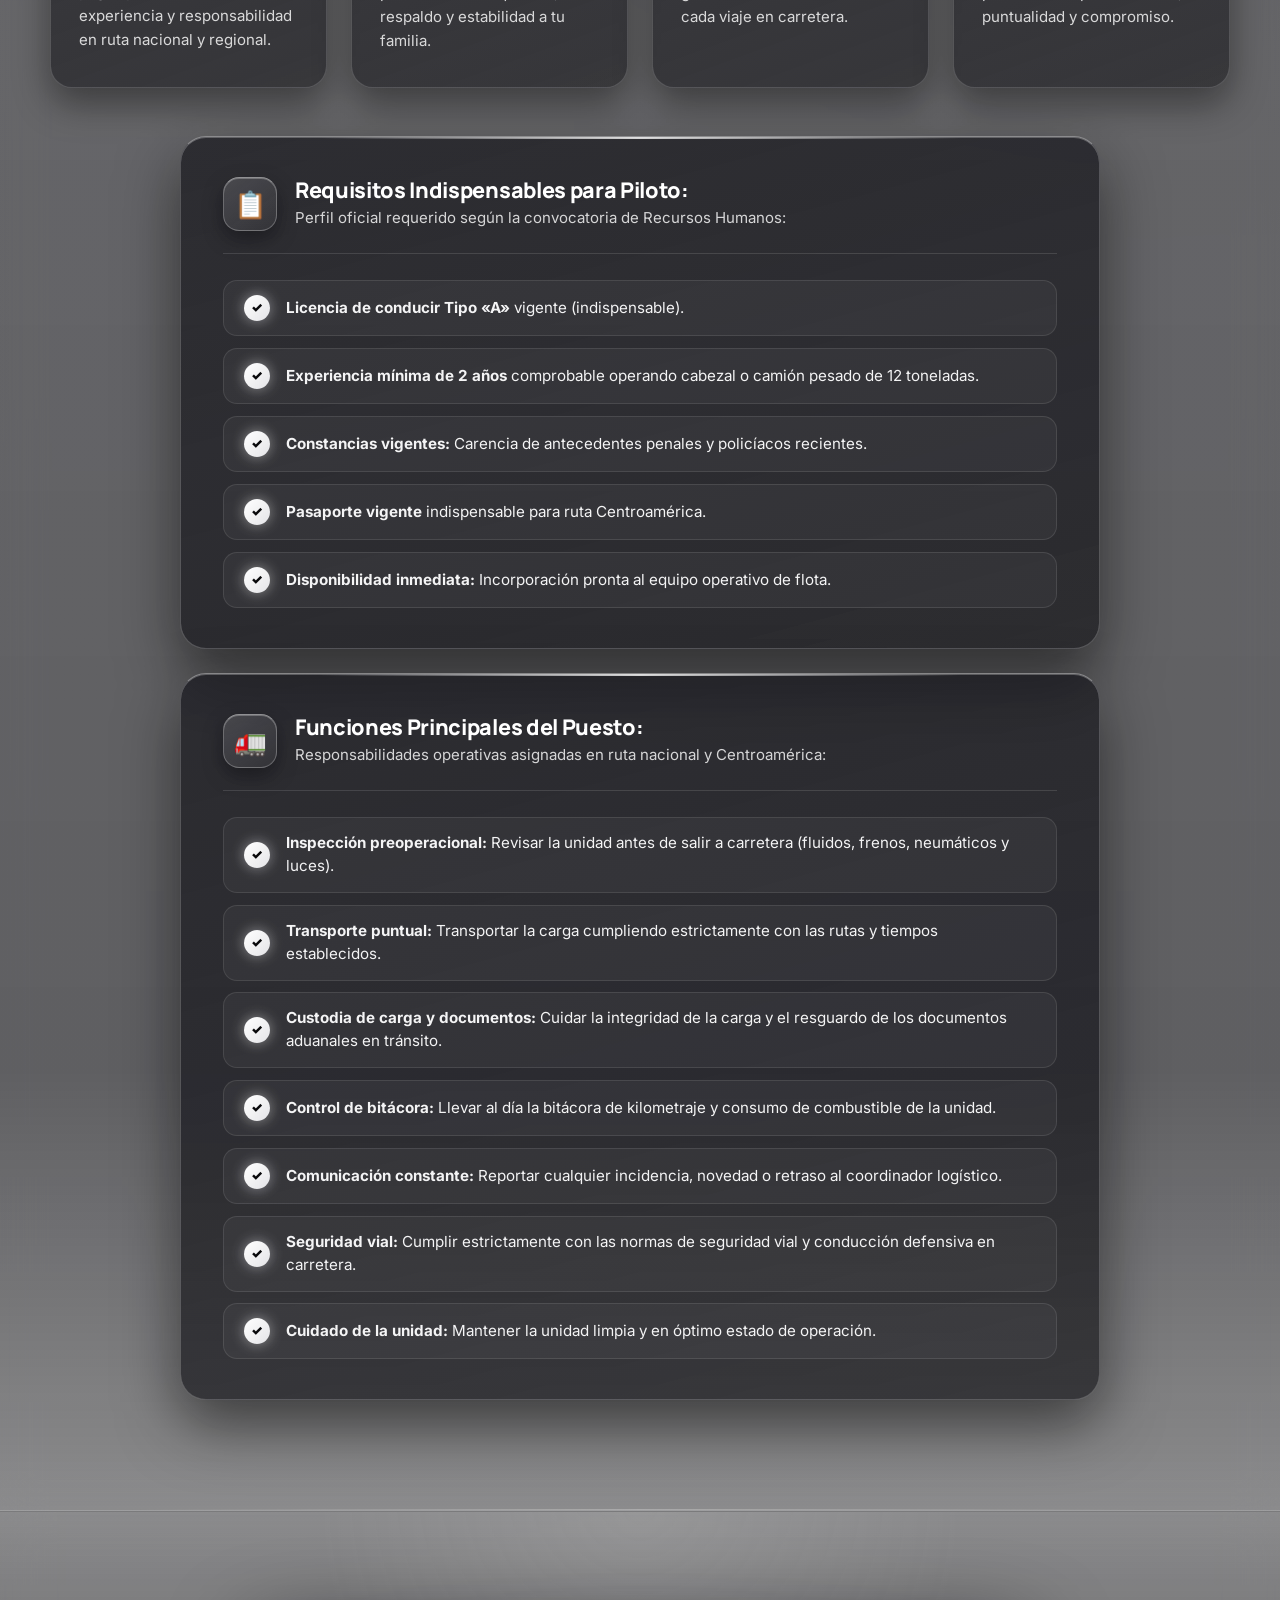
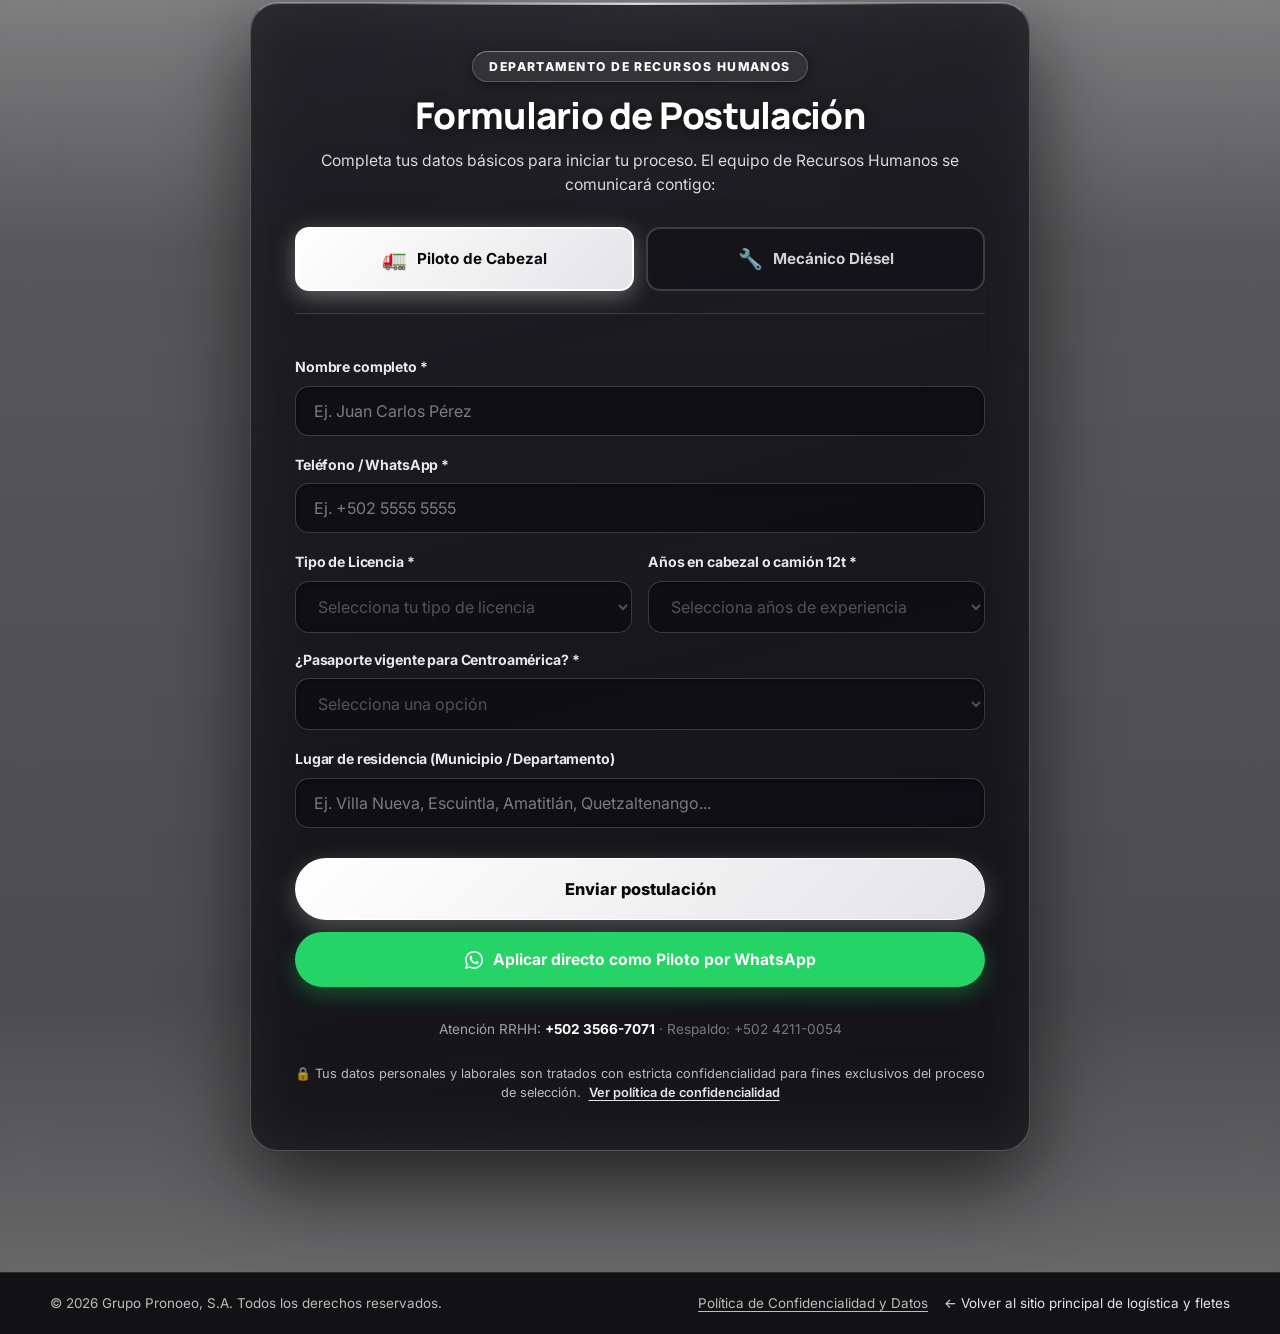
==== commit af3e633d: "feat: implement Phase 1 SEO/copy cleanup and Phase 2 recruitment alignment" ====
--- a/pilotos.html
+++ b/pilotos.html
@@ -3,22 +3,22 @@
   <head>
     <meta charset="UTF-8" />
     <meta name="viewport" content="width=device-width, initial-scale=1.0" />
-    <title>Trabajá con Nosotros · Convocatoria de Pilotos y Mecánicos | Grupo Pronoeo</title>
+    <title>Trabaja con Nosotros · Convocatoria de Pilotos y Mecánicos | Grupo Pronoeo</title>
 
     <!-- SEO & Social Sharing (Ideal para campañas de reclutamiento en Facebook y WhatsApp) -->
     <meta
       name="description"
-      content="Convocatoria oficial para pilotos de cabezal y mecánicos diésel de transporte pesado en Grupo Pronoeo. Flota propia, taller propio especializado, estabilidad y soporte 24/7."
+      content="Convocatoria oficial para pilotos de cabezal y camión de 12t (licencia tipo A, ruta nacional y Centroamérica) y mecánicos diésel de flota multimarca en Grupo Pronoeo. Sueldo base, prestaciones de ley, viáticos e incentivos por viaje."
     />
-    <meta name="keywords" content="empleo pilotos guatemala, mecanicos diesel guatemala, pilotos de cabezal, taller transporte pesado, vacantes tractocamion, grupo pronoeo empleo" />
+    <meta name="keywords" content="empleo pilotos guatemala, pilotos de cabezal, camion 12 toneladas, licencia tipo a, mecanicos diesel guatemala, vacantes tractocamion, grupo pronoeo empleo" />
     <meta name="author" content="Grupo Pronoeo, S.A." />
 
     <!-- Open Graph & Social Cards (Facebook, WhatsApp, LinkedIn preview) -->
     <meta property="og:type" content="website" />
     <meta property="og:site_name" content="Grupo Pronoeo, S.A." />
     <meta property="og:url" content="https://grupopronoeo.com/pilotos.html" />
-    <meta property="og:title" content="Trabaja con Nosotros · Pilotos y Mecánicos de Transporte Pesado | Grupo Pronoeo" />
-    <meta property="og:description" content="Únete al equipo operativo de Grupo Pronoeo. Convocatoria oficial para pilotos de cabezal y mecánicos diésel de flota pesada. Estabilidad de +14 años y taller propio." />
+    <meta property="og:title" content="Trabaja con Nosotros · Pilotos y Mecánicos | Grupo Pronoeo" />
+    <meta property="og:description" content="Convocatoria oficial: Piloto de cabezal y camión de 12t (licencia tipo A, ruta nacional y Centroamérica) y mecánicos diésel de flota multimarca. Sueldo base, prestaciones de ley, viáticos e incentivos por viaje." />
     <meta property="og:image" content="https://grupopronoeo.com/img/cabezal-6x4.jpg" />
     <meta property="og:image:secure_url" content="https://grupopronoeo.com/img/cabezal-6x4.jpg" />
     <meta property="og:image:type" content="image/jpeg" />
@@ -27,7 +27,7 @@
     <meta property="og:image:alt" content="Convocatoria de pilotos y mecánicos en Grupo Pronoeo - Flota pesada" />
     <meta name="twitter:card" content="summary_large_image" />
     <meta name="twitter:title" content="Trabaja con Nosotros · Pilotos y Mecánicos | Grupo Pronoeo" />
-    <meta name="twitter:description" content="Convocatoria oficial para pilotos de cabezal y mecánicos diésel de flota pesada. Estabilidad laboral de más de 14 años y taller propio especializado." />
+    <meta name="twitter:description" content="Convocatoria oficial: Piloto de cabezal y camión de 12t (licencia tipo A, ruta nacional y Centroamérica) y mecánicos diésel de flota multimarca. Sueldo base, prestaciones de ley, viáticos e incentivos por viaje." />
     <meta name="twitter:image" content="https://grupopronoeo.com/img/cabezal-6x4.jpg" />
     <meta name="theme-color" content="#09090b" />
     <meta name="mobile-web-app-capable" content="yes" />
@@ -55,7 +55,7 @@
 
     <!-- Stylesheets -->
     <link rel="stylesheet" href="./css/styles.css?v=7.2" />
-    <link rel="stylesheet" href="./css/pilotos.css?v=3.3" />
+    <link rel="stylesheet" href="./css/pilotos.css?v=3.4" />
 
     <!-- Structured Data (JSON-LD) for Google Jobs & Recruitment Search -->
     <script type="application/ld+json">
@@ -64,9 +64,9 @@
       "@graph": [
         {
           "@type": "JobPosting",
-          "title": "Piloto de Transporte Pesado Internacional (Cabezal 6x4)",
-          "description": "<p>Grupo Pronoeo, S.A. convoca a pilotos profesionales con experiencia comprobada en cabezal 6x4 para rutas y corredores aduaneros en Centroamérica y México.</p><h3>Requisitos:</h3><ul><li>Licencia pesada vigente (Tipo A o equivalente).</li><li>Experiencia comprobable en manejo de tractocamión / cabezal con furgón o plataforma.</li><li>Conocimiento de trámites en aduanas y pasos fronterizos centroamericanos.</li><li>Récord de tránsito intachable.</li></ul><h3>Beneficios:</h3><ul><li>Flota propia en óptimas condiciones mecánicas.</li><li>Instalaciones y taller propio especializado de mantenimiento.</li><li>Monitoreo y asistencia 24/7 en carretera.</li><li>Estabilidad laboral respaldada por más de 14 años de trayectoria.</li></ul>",
-          "datePosted": "2026-10-01",
+          "title": "Piloto de cabezal y de camión de 12 toneladas",
+          "description": "<p>Grupo Pronoeo, S.A. convoca a pilotos profesionales con licencia tipo A para ruta nacional y Centroamérica.</p><h3>Requisitos indispensables:</h3><ul><li>Licencia de conducir Tipo «A» vigente.</li><li>Experiencia comprobable mínima de 2 años.</li><li>Constancias vigentes de antecedentes penales y policíacos.</li><li>Pasaporte vigente para Centroamérica.</li><li>Disponibilidad para incorporación inmediata.</li></ul><h3>Lo que ofrecemos:</h3><ul><li>Sueldo base competitivo.</li><li>Prestaciones de ley completas.</li><li>Viáticos cubiertos para ruta.</li><li>Atractivo incentivo por viaje realizado.</li></ul><h3>Funciones principales:</h3><ul><li>Revisar la unidad antes de salir a carretera.</li><li>Transportar la carga cumpliendo rutas y tiempos establecidos.</li><li>Cuidar la carga y el resguardo de documentos aduanales.</li><li>Llevar la bitácora de kilometraje y consumo de combustible.</li><li>Reportar cualquier incidencia al coordinador logístico.</li><li>Cumplir normas de seguridad vial.</li><li>Mantener la unidad limpia y en buen estado de operación.</li></ul>",
+          "datePosted": "2026-10-14",
           "validThrough": "2027-12-31",
           "employmentType": "FULL_TIME",
           "hiringOrganization": {
@@ -89,9 +89,9 @@
         },
         {
           "@type": "JobPosting",
-          "title": "Mecánico Diésel de Transporte Pesado (Taller y Flota)",
-          "description": "<p>Grupo Pronoeo, S.A. convoca a mecánicos diésel profesionales con experiencia en mantenimiento preventivo y correctivo de tractocamiones, cabezales y semirremolques.</p><h3>Requisitos:</h3><ul><li>Experiencia comprobable mínima de 3 años en mecánica diésel pesada.</li><li>Conocimiento en motores diésel de carga, frenos de aire (neumáticos), embragues y transmisiones.</li><li>Diagnóstico de fallas y mantenimiento preventivo y correctivo.</li><li>Constancias de antecedentes penales y policíacos vigentes.</li></ul><h3>Beneficios:</h3><ul><li>Taller propio equipado con fosas y herramientas de servicio.</li><li>Estabilidad laboral y prestaciones de ley.</li><li>Pagos y salarios puntuales.</li><li>Mantenimiento sobre marcas líderes de flota (Kenworth, Freightliner, Titan).</li></ul>",
-          "datePosted": "2026-10-12",
+          "title": "Mecánico Diésel de Transporte Pesado (Flota Multimarca)",
+          "description": "<p>Grupo Pronoeo, S.A. convoca a mecánicos diésel profesionales con experiencia en flota multimarca: Kenworth, Freightliner, Peterbilt, Sterling, Volvo, International e Hino.</p><h3>Requisitos:</h3><ul><li>Experiencia comprobable mínima de 2 años en mecánica diésel pesada.</li><li>Conocimiento en motores diésel de carga, frenos de aire (neumáticos), embragues y transmisiones.</li><li>Diagnóstico de fallas y mantenimiento preventivo y correctivo.</li><li>Constancias de antecedentes penales y policíacos vigentes.</li></ul><h3>Beneficios:</h3><ul><li>Taller propio equipado con herramientas y fosas de servicio.</li><li>Estabilidad laboral y prestaciones de ley.</li><li>Pagos y salarios puntuales.</li><li>Mantenimiento sobre flota multimarca líder.</li></ul>",
+          "datePosted": "2026-10-14",
           "validThrough": "2027-12-31",
           "employmentType": "FULL_TIME",
           "hiringOrganization": {
@@ -169,15 +169,15 @@
             <span class="back-text-short">← Volver</span>
           </a>
           <a
-            href="https://wa.me/?text=Hola%2C%20deseo%20informaci%C3%B3n%20sobre%20la%20convocatoria%20de%20empleo%20(pilotos%20y%20mec%C3%A1nicos)%20en%20Grupo%20Pronoeo."
+            href="https://wa.me/50235667071?text=Hola%2C%20deseo%20informaci%C3%B3n%20sobre%20la%20convocatoria%20de%20empleo%20(pilotos%20y%20mec%C3%A1nicos)%20en%20Grupo%20Pronoeo."
             target="_blank"
             rel="noopener noreferrer"
             class="btn-portal-wa-header"
             data-wa-type="recruitment"
-            aria-label="Contactar a Recursos Humanos por WhatsApp"
+            aria-label="Contactar a Recursos Humanos por WhatsApp (+502 3566-7071)"
           >
             <svg viewBox="0 0 24 24" width="16" height="16" fill="currentColor" aria-hidden="true"><path d="M.057 24l1.687-6.163c-1.041-1.804-1.588-3.849-1.587-5.946.003-6.556 5.338-11.891 11.893-11.891 3.181.001 6.167 1.24 8.413 3.488 2.245 2.248 3.481 5.236 3.48 8.414-.003 6.557-5.338 11.892-11.893 11.892-1.99-.001-3.951-.5-5.688-1.448l-6.305 1.654zm6.597-3.807c1.676.995 3.276 1.591 5.392 1.592 5.448 0 9.886-4.434 9.889-9.885.002-5.462-4.415-9.89-9.881-9.892-5.452 0-9.887 4.434-9.889 9.884-.001 2.225.651 3.891 1.746 5.634l-.999 3.648 3.742-.981zm11.387-5.464c-.074-.124-.272-.198-.57-.347-.297-.149-1.758-.868-2.031-.967-.272-.099-.47-.149-.669.149-.198.297-.768.967-.941 1.165-.173.198-.347.223-.644.074-.297-.149-1.255-.462-2.39-1.475-.883-.788-1.48-1.761-1.653-2.059-.173-.297-.018-.458.13-.606.134-.133.297-.347.446-.521.151-.172.2-.296.3-.495.099-.198.05-.372-.025-.521-.075-.148-.669-1.611-.916-2.206-.242-.579-.487-.501-.669-.51l-.57-.01c-.198 0-.52.074-.792.372s-1.04 1.016-1.04 2.479 1.065 2.876 1.213 3.074c.149.198 2.095 3.2 5.076 4.487.709.306 1.263.489 1.694.626.712.226 1.36.194 1.872.118.571-.085 1.758-.719 2.006-1.413.248-.695.248-1.29.173-1.414z"/></svg>
-            <span class="wa-header-full">WhatsApp RRHH</span>
+            <span class="wa-header-full">WhatsApp RRHH: 3566-7071</span>
             <span class="wa-header-short">RRHH</span>
           </a>
         </div>
@@ -200,13 +200,13 @@
               width="68"
               height="74"
             />
-            <span class="portal-hero-eyebrow">Convocatoria Oficial · Flota Pesada</span>
+            <span class="portal-hero-eyebrow">Convocatoria Oficial · Rutas Nacionales & Centroamérica</span>
           </div>
 
           <h1 class="portal-hero-title">Trabaja con Nosotros</h1>
 
           <p class="portal-hero-lead">
-            Conduce u opera con respaldo, estabilidad y seguridad técnica. Únete al equipo de pilotos de cabezal y mecánicos diésel de flota pesada propia de Grupo Pronoeo en los principales corredores logísticos de México y Centroamérica.
+            Piloto de cabezal y de camión de 12 toneladas, licencia tipo A, ruta nacional y Centroamérica. Conduce u opera con respaldo formal, sueldo base, viáticos, prestaciones de ley e incentivo por viaje en Grupo Pronoeo.
           </p>
 
           <div class="portal-hero-ctas">
@@ -229,10 +229,10 @@
       <section id="requisitos" class="portal-details-section">
         <div class="container">
           <div class="portal-section-header text-center scroll-reveal">
-            <span class="portal-section-eyebrow">ESTABILIDAD · RESPALDO · TALLER PROPIO · RUTAS INTERNACIONALES</span>
+            <span class="portal-section-eyebrow">SUELDO BASE · PRESTACIONES DE LEY · VIÁTICOS · INCENTIVOS POR VIAJE</span>
             <h2 class="portal-section-title">Beneficios y Requisitos por Puesto</h2>
             <p class="portal-section-lead">
-              Más de 14 años de trayectoria sólida en transporte pesado. Selecciona tu especialidad para conocer los beneficios y requisitos indispensables:
+              Más de 14 años de trayectoria sólida en transporte pesado. Selecciona tu especialidad para conocer los beneficios oficiales y requisitos indispensables del puesto:
             </p>
           </div>
 
@@ -249,8 +249,8 @@
             >
               <span class="role-switch-icon" aria-hidden="true">🚛</span>
               <span class="role-switch-text">
-                <strong>Pilotos de Cabezal</strong>
-                <span>Rutas Centroamérica & México</span>
+                <strong>Pilotos de Cabezal & Camión 12t</strong>
+                <span>Ruta Nacional & Centroamérica</span>
               </span>
             </button>
             <button
@@ -270,24 +270,29 @@
             </button>
           </div>
 
-          <!-- Panel 1: Pilotos de Cabezal -->
+          <!-- Panel 1: Pilotos de Cabezal y Camión 12t -->
           <div id="panel-role-pilot" class="portal-role-panel is-active" role="tabpanel" aria-labelledby="tab-role-pilot">
-            <!-- 3 Perks Cards Grid -->
+            <!-- 4 Perks Cards Grid (Flyer Oficial) -->
             <div class="portal-perks-grid stagger-group">
               <div class="portal-perk-card stagger-item">
-                <div class="portal-perk-icon" aria-hidden="true">🛡️</div>
-                <h3>Estabilidad & Formalidad</h3>
-                <p>Trayectoria consolidada desde 2012, pagos de fletes y salarios puntuales, viáticos y condiciones formales de contratación.</p>
+                <div class="portal-perk-icon" aria-hidden="true">💵</div>
+                <h3>Sueldo Base Competitivo</h3>
+                <p>Salario base competitivo y pagos puntuales acordes a tu experiencia y responsabilidad en ruta nacional y regional.</p>
               </div>
               <div class="portal-perk-card stagger-item">
-                <div class="portal-perk-icon" aria-hidden="true">🔧</div>
-                <h3>Flota en Taller Propio</h3>
-                <p>Instalaciones y taller propio de mantenimiento continuo. Camiones y remolques siempre en óptimas condiciones mecánicas.</p>
+                <div class="portal-perk-icon" aria-hidden="true">⚖️</div>
+                <h3>Prestaciones de Ley</h3>
+                <p>Prestaciones laborales completas conforme a la ley para brindar tranquilidad, respaldo y estabilidad a tu familia.</p>
               </div>
               <div class="portal-perk-card stagger-item">
-                <div class="portal-perk-icon" aria-hidden="true">📡</div>
-                <h3>Monitoreo y Auxilio 24/7</h3>
-                <p>Rastreo satelital GPS en tiempo real, auxilio mecánico en ruta y comunicación permanente en carretera nacional e internacional.</p>
+                <div class="portal-perk-icon" aria-hidden="true">🛣️</div>
+                <h3>Viáticos Cubiertos</h3>
+                <p>Viáticos para ruta totalmente cubiertos para alimentación y gastos autorizados durante cada viaje en carretera.</p>
+              </div>
+              <div class="portal-perk-card stagger-item">
+                <div class="portal-perk-icon" aria-hidden="true">⭐</div>
+                <h3>Incentivo por Viaje</h3>
+                <p>Atractivo incentivo adicional por cada viaje realizado, premiando tu productividad, puntualidad y compromiso.</p>
               </div>
             </div>
 
@@ -297,21 +302,17 @@
                 <span class="portal-req-header-icon" aria-hidden="true">📋</span>
                 <div>
                   <h3>Requisitos Indispensables para Piloto:</h3>
-                  <p>Cumplimiento indispensable para garantizar la seguridad de la carga y de nuestro equipo:</p>
+                  <p>Perfil oficial requerido según la convocatoria de Recursos Humanos:</p>
                 </div>
               </div>
               <ul class="portal-req-list stagger-group">
                 <li class="stagger-item">
                   <span class="portal-req-check" aria-hidden="true">✓</span>
-                  <span><strong>Licencia de conducir Tipo "A"</strong> vigente (o categoría centroamericana/mexicana equivalente para transporte pesado de carga).</span>
-                </li>
-                <li class="stagger-item">
-                  <span class="portal-req-check" aria-hidden="true">✓</span>
-                  <span><strong>Experiencia comprobable mínima de 3 años</strong> operando cabezales (tractocamiones) y arrastre en carretera.</span>
-                </li>
-                <li class="stagger-item">
-                  <span class="portal-req-check" aria-hidden="true">✓</span>
-                  <span><strong>Experiencia en cruces fronterizos:</strong> Tecún Umán/Cd. Hidalgo, San Cristóbal, Pedro de Alvarado, Corinto o El Florido.</span>
+                  <span><strong>Licencia de conducir Tipo «A»</strong> vigente (indispensable).</span>
+                </li>
+                <li class="stagger-item">
+                  <span class="portal-req-check" aria-hidden="true">✓</span>
+                  <span><strong>Experiencia mínima de 2 años</strong> comprobable operando cabezal o camión pesado de 12 toneladas.</span>
                 </li>
                 <li class="stagger-item">
                   <span class="portal-req-check" aria-hidden="true">✓</span>
@@ -319,7 +320,52 @@
                 </li>
                 <li class="stagger-item">
                   <span class="portal-req-check" aria-hidden="true">✓</span>
-                  <span><strong>Disponibilidad para viajes transfronterizos</strong> en Centroamérica y frontera sur de México bajo DUCA-T.</span>
+                  <span><strong>Pasaporte vigente</strong> indispensable para ruta Centroamérica.</span>
+                </li>
+                <li class="stagger-item">
+                  <span class="portal-req-check" aria-hidden="true">✓</span>
+                  <span><strong>Disponibilidad inmediata:</strong> Incorporación pronta al equipo operativo de flota.</span>
+                </li>
+              </ul>
+            </div>
+
+            <!-- NEW: Functions of the Job (Panfleto Oficial) -->
+            <div class="portal-req-card scroll-reveal" style="margin-top: 24px;">
+              <div class="portal-req-header">
+                <span class="portal-req-header-icon" aria-hidden="true">🚛</span>
+                <div>
+                  <h3>Funciones Principales del Puesto:</h3>
+                  <p>Responsabilidades operativas asignadas en ruta nacional y Centroamérica:</p>
+                </div>
+              </div>
+              <ul class="portal-req-list stagger-group">
+                <li class="stagger-item">
+                  <span class="portal-req-check" aria-hidden="true">✓</span>
+                  <span><strong>Inspección preoperacional:</strong> Revisar la unidad antes de salir a carretera (fluidos, frenos, neumáticos y luces).</span>
+                </li>
+                <li class="stagger-item">
+                  <span class="portal-req-check" aria-hidden="true">✓</span>
+                  <span><strong>Transporte puntual:</strong> Transportar la carga cumpliendo estrictamente con las rutas y tiempos establecidos.</span>
+                </li>
+                <li class="stagger-item">
+                  <span class="portal-req-check" aria-hidden="true">✓</span>
+                  <span><strong>Custodia de carga y documentos:</strong> Cuidar la integridad de la carga y el resguardo de los documentos aduanales en tránsito.</span>
+                </li>
+                <li class="stagger-item">
+                  <span class="portal-req-check" aria-hidden="true">✓</span>
+                  <span><strong>Control de bitácora:</strong> Llevar al día la bitácora de kilometraje y consumo de combustible de la unidad.</span>
+                </li>
+                <li class="stagger-item">
+                  <span class="portal-req-check" aria-hidden="true">✓</span>
+                  <span><strong>Comunicación constante:</strong> Reportar cualquier incidencia, novedad o retraso al coordinador logístico.</span>
+                </li>
+                <li class="stagger-item">
+                  <span class="portal-req-check" aria-hidden="true">✓</span>
+                  <span><strong>Seguridad vial:</strong> Cumplir estrictamente con las normas de seguridad vial y conducción defensiva en carretera.</span>
+                </li>
+                <li class="stagger-item">
+                  <span class="portal-req-check" aria-hidden="true">✓</span>
+                  <span><strong>Cuidado de la unidad:</strong> Mantener la unidad limpia y en óptimo estado de operación.</span>
                 </li>
               </ul>
             </div>
@@ -332,7 +378,7 @@
               <div class="portal-perk-card stagger-item">
                 <div class="portal-perk-icon" aria-hidden="true">🧰</div>
                 <h3>Instalaciones y Taller Propio</h3>
-                <p>Taller equipado para mantenimiento preventivo y correctivo mayor de cabezales diésel y plataformas de arrastre.</p>
+                <p>Taller equipado para mantenimiento preventivo y correctivo de cabezales diésel y plataformas de arrastre.</p>
               </div>
               <div class="portal-perk-card stagger-item">
                 <div class="portal-perk-icon" aria-hidden="true">💼</div>
@@ -341,8 +387,8 @@
               </div>
               <div class="portal-perk-card stagger-item">
                 <div class="portal-perk-icon" aria-hidden="true">⚙️</div>
-                <h3>Flota Moderna Multimarca</h3>
-                <p>Trabajo continuo con cabezales Freightliner, Kenworth e International y remolques de 48 y 53 pies.</p>
+                <h3>Flota Multimarca</h3>
+                <p>Mantenimiento sobre flota multimarca: Kenworth, Freightliner, Peterbilt, Sterling, Volvo, International y Hino.</p>
               </div>
             </div>
 
@@ -352,13 +398,13 @@
                 <span class="portal-req-header-icon" aria-hidden="true">📋</span>
                 <div>
                   <h3>Requisitos Indispensables para Mecánico:</h3>
-                  <p>Perfil técnico requerido para el mantenimiento preventivo y correctivo de nuestra flota:</p>
+                  <p>Perfil técnico requerido para el mantenimiento preventivo y correctivo de nuestra flota multimarca:</p>
                 </div>
               </div>
               <ul class="portal-req-list stagger-group">
                 <li class="stagger-item">
                   <span class="portal-req-check" aria-hidden="true">✓</span>
-                  <span><strong>Experiencia comprobable mínima de 2 años</strong> en mecánica diésel de transporte pesado (cabezales y remolques).</span>
+                  <span><strong>Experiencia comprobable mínima de 2 años</strong> en mecánica diésel de transporte pesado (cabezales y semirremolques).</span>
                 </li>
                 <li class="stagger-item">
                   <span class="portal-req-check" aria-hidden="true">✓</span>
@@ -374,7 +420,7 @@
                 </li>
                 <li class="stagger-item">
                   <span class="portal-req-check" aria-hidden="true">✓</span>
-                  <span><strong>Disponibilidad para turnos de taller</strong> y auxilio mecánico ocasional para soporte en carretera.</span>
+                  <span><strong>Disponibilidad para turnos de taller:</strong> Horarios de mantenimiento preventivo y correctivo.</span>
                 </li>
               </ul>
             </div>
@@ -443,15 +489,15 @@
                     <select id="portal-license" name="license" required>
                       <option value="" disabled selected hidden>Selecciona tu tipo de licencia</option>
                       <option value="Tipo A (Guatemala - Pesada)">Tipo A (Guatemala - Pesada)</option>
-                      <option value="Equivalente El Salvador / Honduras / México">Equivalente El Salvador / Honduras / México</option>
+                      <option value="Equivalente Centroamérica / México">Equivalente Centroamérica / México</option>
                       <option value="Otra categoría pesada">Otra categoría de transporte pesado</option>
                     </select>
                   </div>
                   <div class="form-group">
-                    <label for="portal-experience">Años en cabezal *</label>
+                    <label for="portal-experience">Años en cabezal o camión 12t *</label>
                     <select id="portal-experience" name="experience" required>
                       <option value="" disabled selected hidden>Selecciona años de experiencia</option>
-                      <option value="1 a 3 años">1 a 3 años de experiencia</option>
+                      <option value="2 a 3 años">2 a 3 años de experiencia</option>
                       <option value="3 a 5 años">3 a 5 años de experiencia</option>
                       <option value="Más de 5 años">Más de 5 años de experiencia</option>
                       <option value="Más de 10 años">Más de 10 años de experiencia</option>
@@ -460,10 +506,11 @@
                 </div>
 
                 <div class="form-group">
-                  <label for="portal-borders">¿Experiencia en aduanas / fronteras? *</label>
+                  <label for="portal-borders">¿Pasaporte vigente para Centroamérica? *</label>
                   <select id="portal-borders" name="borders" required>
                     <option value="" disabled selected hidden>Selecciona una opción</option>
-                    <option value="Sí, conozco aduanas y cruces regionales">Sí, conozco aduanas y cruces regionales</option>
+                    <option value="Sí, cuento con pasaporte vigente para Centroamérica">Sí, cuento con pasaporte vigente para Centroamérica</option>
+                    <option value="Pasaporte en trámite de emisión/renovación">Pasaporte en trámite de emisión o renovación</option>
                     <option value="Solo rutas nacionales">Solo rutas nacionales</option>
                   </select>
                 </div>
@@ -526,6 +573,12 @@
                 </button>
               </div>
 
+              <div class="portal-form-contact-hint" style="text-align: center; margin-top: 14px; font-size: 0.85rem; color: #a1a1aa;">
+                <span>Atención RRHH: </span>
+                <strong style="color: #ffffff;">+502 3566-7071</strong>
+                <span style="opacity: 0.7;"> · Respaldo: +502 4211-0054</span>
+              </div>
+
               <p class="portal-privacy-note">
                 🔒 Tus datos personales y laborales son tratados con estricta confidencialidad para fines exclusivos del proceso de selección.
                 <button type="button" class="portal-privacy-trigger" id="btn-portal-open-privacy">Ver política de confidencialidad</button>
@@ -623,7 +676,7 @@
     </div>
 
     <!-- Scripts -->
-    <script src="./js/config.js?v=1.0"></script>
-    <script src="./js/pilotos.js?v=2.0"></script>
+    <script src="./js/config.js?v=1.1"></script>
+    <script src="./js/pilotos.js?v=2.1"></script>
   </body>
 </html>
--- a/css/pilotos.css
+++ b/css/pilotos.css
@@ -451,7 +451,7 @@
 
 .portal-perks-grid {
   display: grid;
-  grid-template-columns: repeat(3, 1fr);
+  grid-template-columns: repeat(auto-fit, minmax(240px, 1fr));
   gap: 24px;
   margin-bottom: 48px;
   position: relative;
@@ -1513,8 +1513,8 @@
 
 @media (max-width: 980px) {
   .portal-perks-grid {
-    grid-template-columns: 1fr;
-    gap: 16px;
+    grid-template-columns: repeat(2, 1fr);
+    gap: 18px;
   }
 
   .portal-hero-showcase {
@@ -1631,6 +1631,11 @@
   .btn-portal-hero-sub {
     width: 100%;
     justify-content: center;
+  }
+
+  .portal-perks-grid {
+    grid-template-columns: 1fr;
+    gap: 16px;
   }
 
   .portal-role-switcher {
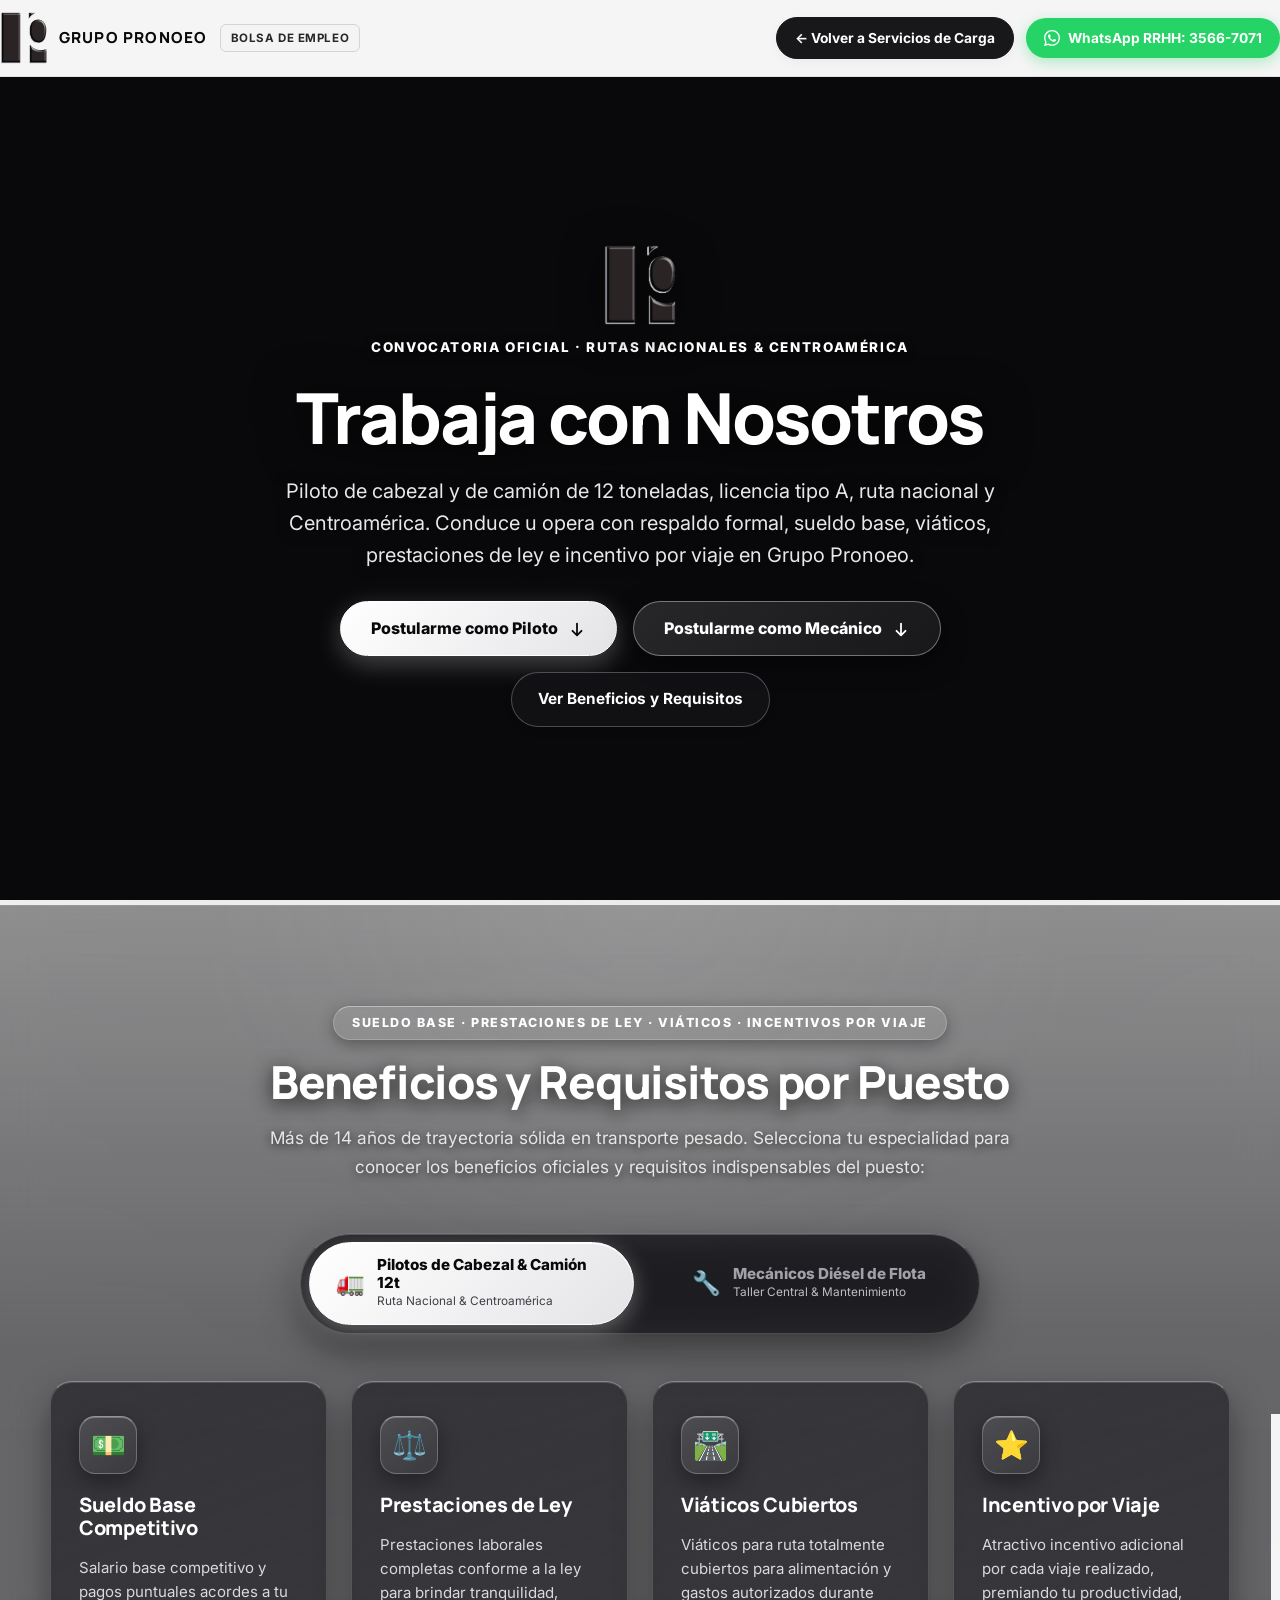
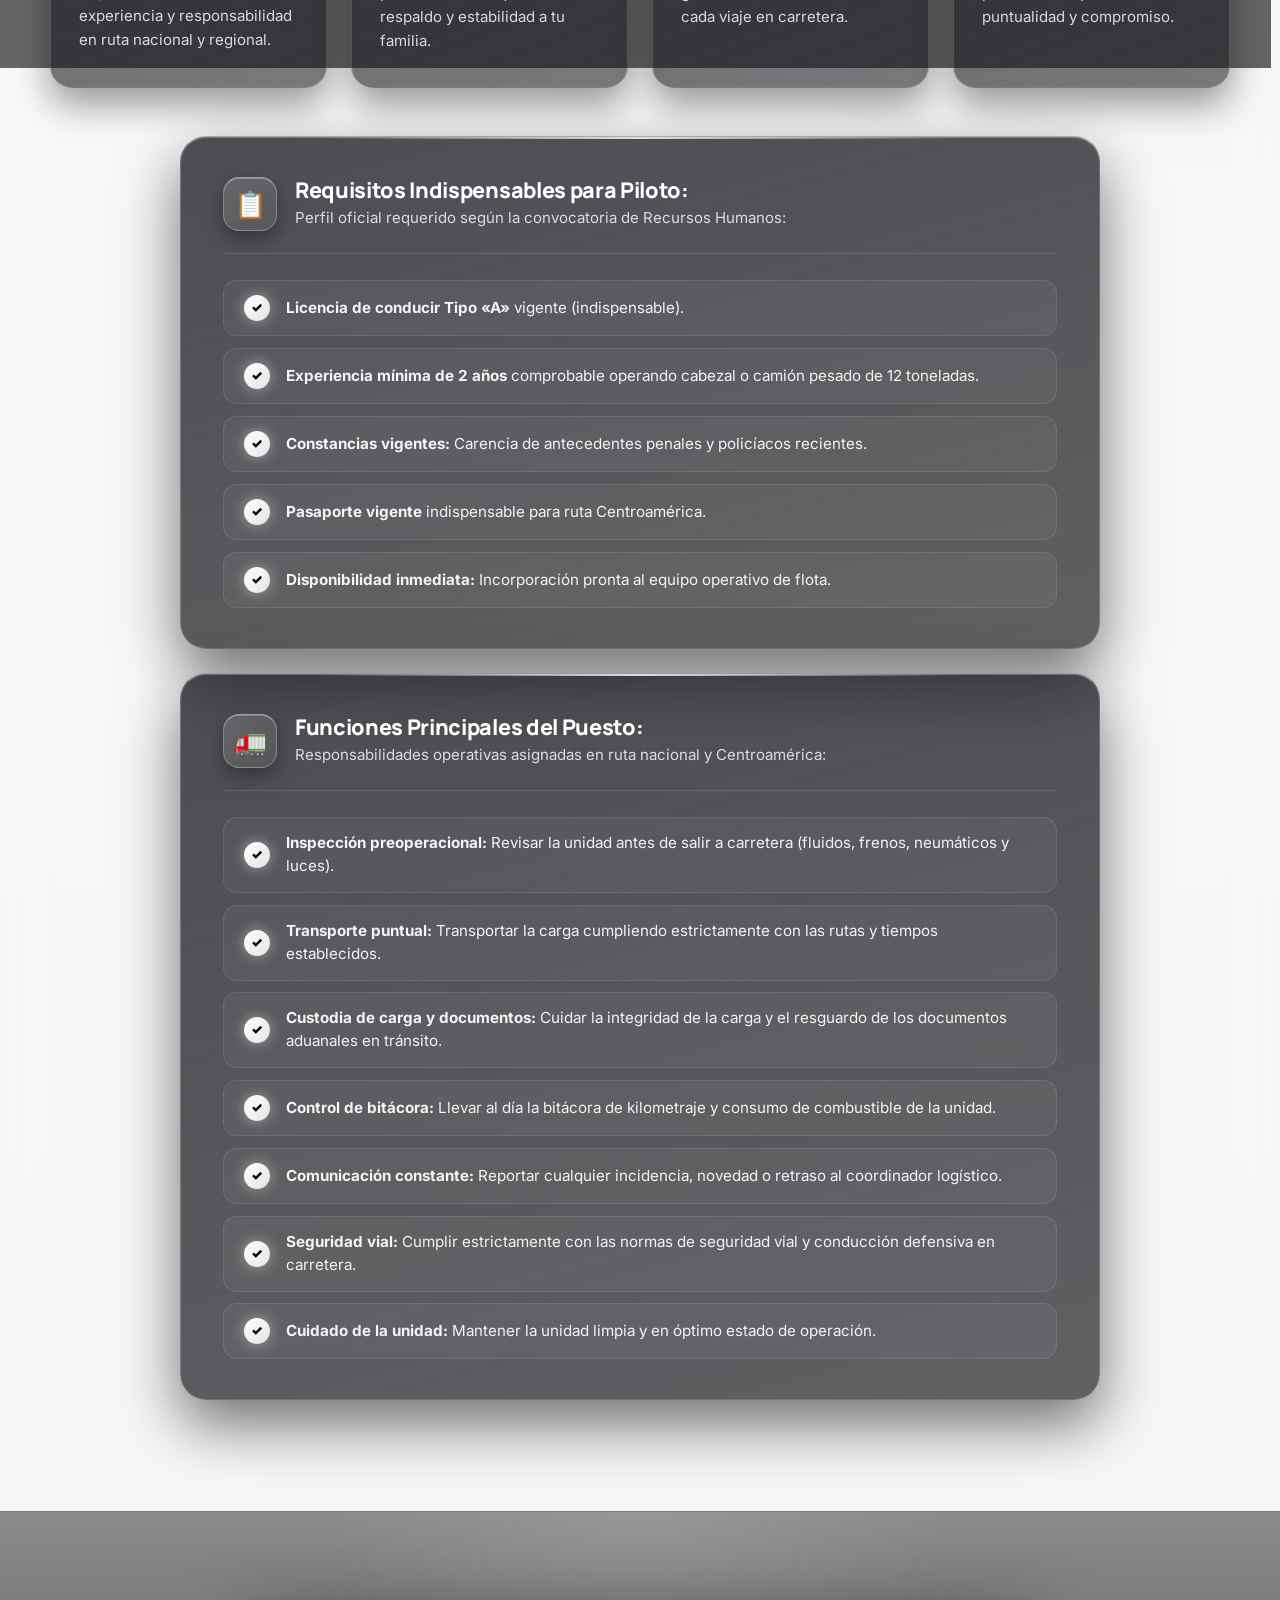
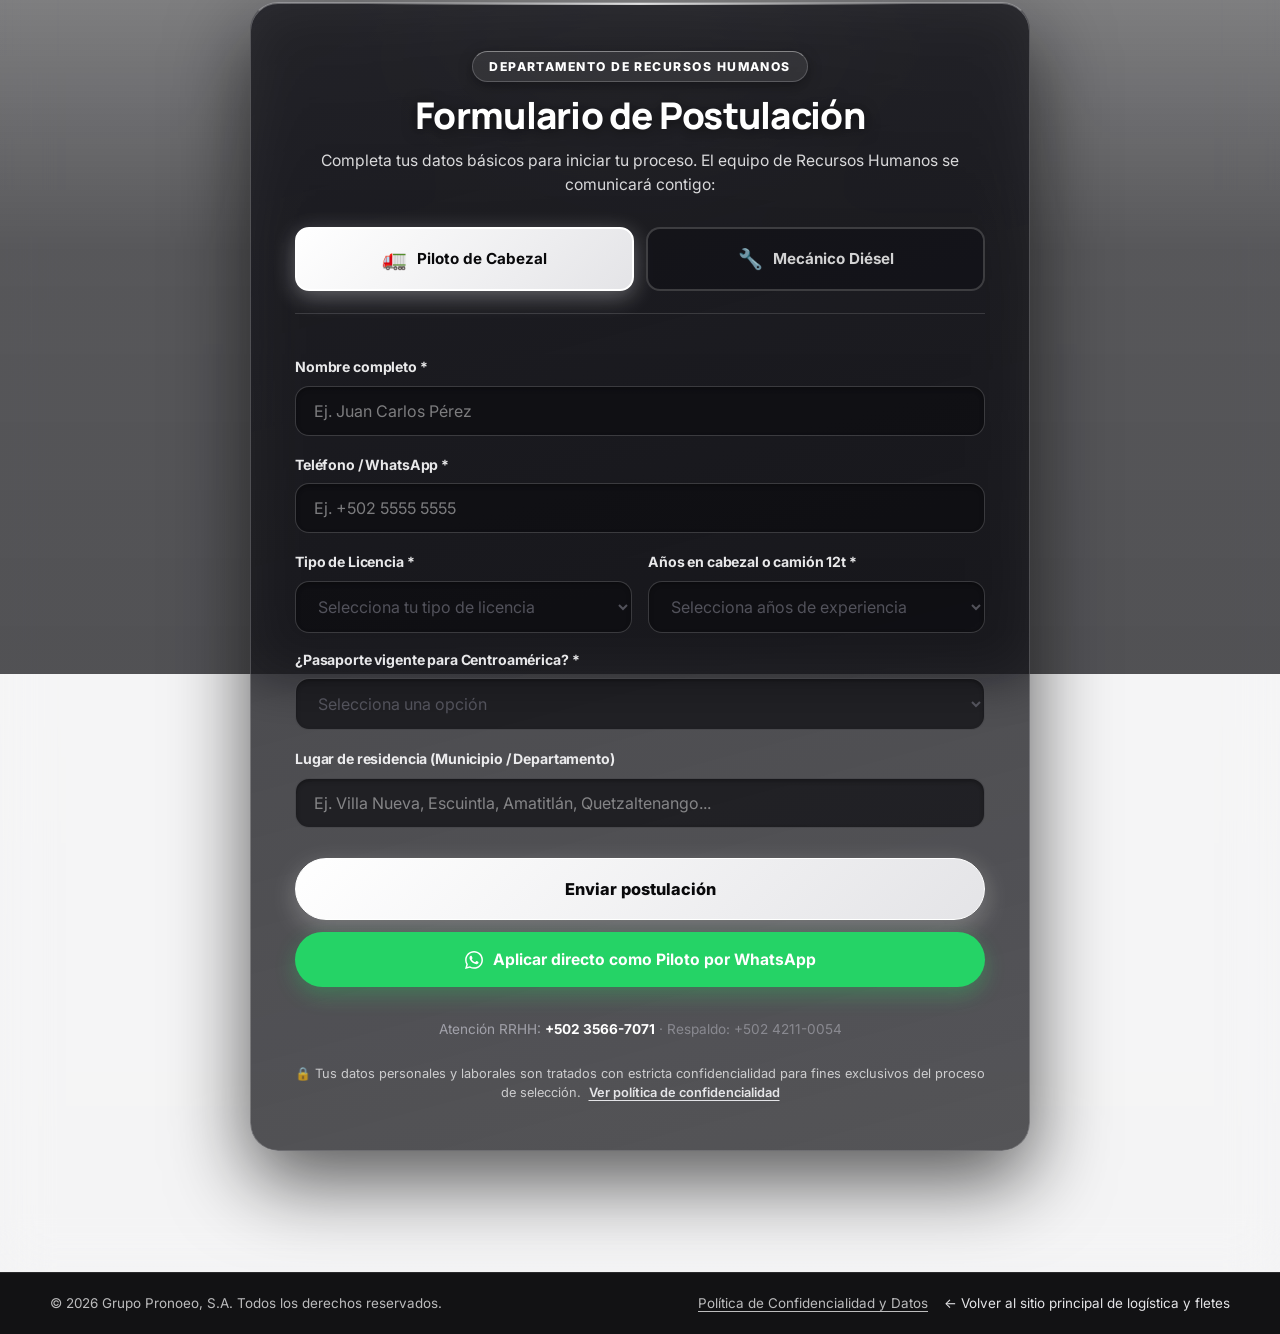
==== commit 634a8d5b: "fix(header): resolve text overlap across mobile and desktop navigation" ====
--- a/pilotos.html
+++ b/pilotos.html
@@ -54,8 +54,8 @@
     <link rel="canonical" href="https://grupopronoeo.com/pilotos.html" />
 
     <!-- Stylesheets -->
-    <link rel="stylesheet" href="./css/styles.css?v=7.2" />
-    <link rel="stylesheet" href="./css/pilotos.css?v=3.4" />
+    <link rel="stylesheet" href="./css/styles.css?v=7.4" />
+    <link rel="stylesheet" href="./css/pilotos.css?v=3.5" />
 
     <!-- Structured Data (JSON-LD) for Google Jobs & Recruitment Search -->
     <script type="application/ld+json">
--- a/css/styles.css
+++ b/css/styles.css
@@ -214,18 +214,19 @@
 .nav-panel {
   display: flex;
   align-items: center;
-  gap: 26px;
+  gap: clamp(14px, 1.6vw, 26px);
 }
 
 .nav-links {
   display: flex;
   align-items: center;
-  gap: 24px;
+  gap: clamp(10px, 1.2vw, 22px);
   color: var(--muted-2);
-  font-size: 0.95rem;
+  font-size: clamp(0.86rem, 0.92vw, 0.95rem);
 }
 
 .nav-links a {
+  white-space: nowrap;
   transition: color 0.2s ease;
 }
 
@@ -240,7 +241,7 @@
   width: 1px;
   height: 16px;
   background: var(--line-strong);
-  margin: 0 4px;
+  margin: 0 2px;
   opacity: 0.6;
 }
 
@@ -248,11 +249,11 @@
 .nav-link-pilotos {
   display: inline-flex;
   align-items: center;
-  gap: 6px;
-  padding: 6px 10px;
+  gap: 5px;
+  padding: 5px 9px;
   border-radius: 8px;
   color: var(--primary) !important;
-  font-size: 0.92rem;
+  font-size: clamp(0.82rem, 0.88vw, 0.9rem);
   font-weight: 700;
   letter-spacing: 0.01em;
   text-decoration: none;
@@ -279,14 +280,16 @@
 .nav-actions {
   display: flex;
   align-items: center;
-  gap: 10px;
+  gap: 8px;
+  flex-shrink: 0;
 }
 
 /* Proporciones estilizadas de los botones en la barra de navegación */
 .nav-actions .btn {
-  padding: 0.58rem 1.25rem;
-  font-size: 0.88rem;
+  padding: 0.52rem 1.05rem;
+  font-size: 0.84rem;
   font-weight: 700;
+  white-space: nowrap;
 }
 
 .menu-toggle {
@@ -555,6 +558,59 @@
 
 .about-image-frame:hover img {
   transform: scale(1.03);
+}
+
+/* Institutional Metrics Strip (Generación de Empleo & Trayectoria) */
+.about-stats-strip {
+  display: grid;
+  grid-template-columns: repeat(4, 1fr);
+  gap: 20px;
+  margin-top: 36px;
+  padding: 26px 28px;
+  background: linear-gradient(135deg, rgba(24, 24, 27, 0.04) 0%, rgba(24, 24, 27, 0.01) 100%);
+  border: 1px solid var(--line-strong);
+  border-radius: var(--radius);
+  box-shadow: 0 4px 18px rgba(9, 9, 11, 0.03);
+}
+
+.about-stat-item {
+  display: flex;
+  flex-direction: column;
+  position: relative;
+  padding: 4px 14px;
+}
+
+.about-stat-item:not(:last-child)::after {
+  content: "";
+  position: absolute;
+  right: -10px;
+  top: 15%;
+  height: 70%;
+  width: 1px;
+  background: var(--line-strong);
+  opacity: 0.6;
+}
+
+.about-stat-number {
+  font-family: "Manrope", sans-serif;
+  font-size: clamp(2rem, 3.2vw, 2.7rem);
+  font-weight: 800;
+  color: var(--primary-strong);
+  line-height: 1.1;
+  letter-spacing: -0.02em;
+}
+
+.about-stat-label {
+  font-size: 0.94rem;
+  font-weight: 700;
+  color: var(--text);
+  margin-top: 5px;
+}
+
+.about-stat-sub {
+  font-size: 0.8rem;
+  color: var(--muted);
+  margin-top: 2px;
 }
 
 /* Operational pillars grid */
@@ -1305,7 +1361,116 @@
 }
 
 /* ==========================================================================
-   15. Industry Sectors
+   14.1 Operational Permits & Regulatory Compliance
+   ========================================================================== */
+.permits-section {
+  background: linear-gradient(180deg, #fbfbfb 0%, #f4f4f5 100%);
+  border-top: 1px solid var(--line);
+  border-bottom: 1px solid var(--line);
+}
+
+.permits-grid {
+  display: grid;
+  grid-template-columns: repeat(4, 1fr);
+  gap: 22px;
+  margin-top: 38px;
+}
+
+.permit-card {
+  display: flex;
+  flex-direction: column;
+  padding: 28px 24px;
+  background: #ffffff;
+  border: 1px solid var(--line-strong);
+  border-radius: var(--radius);
+  box-shadow: var(--shadow);
+  transition: transform 0.25s ease, box-shadow 0.25s ease, border-color 0.25s ease;
+  position: relative;
+}
+
+.permit-card:hover {
+  transform: translateY(-4px);
+  border-color: rgba(24, 24, 27, 0.35);
+  box-shadow: var(--shadow-strong);
+}
+
+.permit-card-header {
+  display: flex;
+  align-items: center;
+  justify-content: space-between;
+  margin-bottom: 18px;
+}
+
+.permit-badge-icon {
+  width: 44px;
+  height: 44px;
+  border-radius: 12px;
+  background: var(--primary-light);
+  border: 1px solid rgba(24, 24, 27, 0.15);
+  color: var(--primary);
+  display: flex;
+  align-items: center;
+  justify-content: center;
+  flex-shrink: 0;
+  transition: transform 0.25s ease, background 0.25s ease, color 0.25s ease;
+}
+
+.permit-card:hover .permit-badge-icon {
+  background: var(--primary);
+  color: #ffffff;
+  transform: scale(1.05);
+}
+
+.permit-status-badge {
+  font-size: 0.7rem;
+  font-weight: 700;
+  text-transform: uppercase;
+  letter-spacing: 0.08em;
+  color: var(--primary-strong);
+  background: rgba(24, 24, 27, 0.06);
+  border: 1px solid rgba(24, 24, 27, 0.12);
+  padding: 4px 10px;
+  border-radius: 999px;
+  white-space: nowrap;
+}
+
+.permit-card h3 {
+  font-size: 1.12rem;
+  font-weight: 800;
+  color: var(--primary-strong);
+  margin: 0 0 10px;
+  line-height: 1.35;
+}
+
+.permit-card p {
+  font-size: 0.92rem;
+  line-height: 1.6;
+  color: var(--muted-2);
+  margin: 0 0 18px;
+  flex-grow: 1;
+}
+
+.permit-tags {
+  display: flex;
+  flex-wrap: wrap;
+  gap: 6px;
+  margin-top: auto;
+  padding-top: 14px;
+  border-top: 1px solid var(--line);
+}
+
+.permit-tag {
+  font-size: 0.74rem;
+  font-weight: 600;
+  color: var(--muted);
+  background: #f4f4f5;
+  border: 1px solid var(--line);
+  padding: 3px 8px;
+  border-radius: 6px;
+}
+
+/* ==========================================================================
+   15. Lo que Movemos (Industry Cargo Ledger)
    ========================================================================== */
 
 .section-lead {
@@ -2573,48 +2738,11 @@
   color: var(--primary-strong);
 }
 
-/* ==========================================================================
-   23. Responsive Breakpoints (980px, 640px)
-   ========================================================================== */
-
-/**
- * Tablet and small desktop breakpoint (max-width: 980px)
- */
-@media (max-width: 980px) {
-  .coverage-grid,
-  .service-grid,
-  .fleet-grid,
-  .timeline,
-  .footer-grid {
-    grid-template-columns: 1fr 1fr;
-  }
-
-  .coverage-grid,
-  .contact-grid,
-  .careers-grid {
-    grid-template-columns: 1fr;
-  }
-
-  .careers-form-card {
-    position: static;
-  }
-
-  .careers-perks-grid {
-    grid-template-columns: 1fr 1fr;
-  }
-
-  .hero-video-cinematic {
-    padding: 64px 0 52px;
-    min-height: calc(100vh - 74px);
-    display: flex;
-    align-items: center;
-  }
-
-  .hero-clean-wrap {
-    padding-left: clamp(20px, 4vw, 40px);
-    padding-right: clamp(20px, 4vw, 40px);
-  }
-
+/**
+ * Navigation Header Breakpoint (max-width: 1140px)
+ * Activates sleek mobile drawer and hamburger menu to guarantee zero overlap on tablets, iPads, and compact laptops.
+ */
+@media (max-width: 1140px) {
   /* Mobile navigation drawer */
   .nav-panel {
     position: absolute;
@@ -2713,6 +2841,45 @@
   .menu-toggle {
     display: block;
   }
+}
+
+/**
+ * Tablet and small desktop breakpoint (max-width: 980px)
+ */
+@media (max-width: 980px) {
+  .coverage-grid,
+  .service-grid,
+  .fleet-grid,
+  .timeline,
+  .footer-grid {
+    grid-template-columns: 1fr 1fr;
+  }
+
+  .coverage-grid,
+  .contact-grid,
+  .careers-grid {
+    grid-template-columns: 1fr;
+  }
+
+  .careers-form-card {
+    position: static;
+  }
+
+  .careers-perks-grid {
+    grid-template-columns: 1fr 1fr;
+  }
+
+  .hero-video-cinematic {
+    padding: 64px 0 52px;
+    min-height: calc(100vh - 74px);
+    display: flex;
+    align-items: center;
+  }
+
+  .hero-clean-wrap {
+    padding-left: clamp(20px, 4vw, 40px);
+    padding-right: clamp(20px, 4vw, 40px);
+  }
 
   .service-grid {
     grid-template-columns: 1fr 1fr;
@@ -2757,6 +2924,23 @@
     grid-template-columns: 1fr;
     gap: 16px;
     margin-top: 26px;
+  }
+
+  .about-stats-strip {
+    grid-template-columns: repeat(2, 1fr);
+    gap: 18px;
+    padding: 22px 20px;
+    margin-top: 28px;
+  }
+
+  .about-stat-item:nth-child(2)::after {
+    display: none;
+  }
+
+  .permits-grid {
+    grid-template-columns: repeat(2, 1fr);
+    gap: 18px;
+    margin-top: 28px;
   }
 
   .dedicated-projects-banner {
@@ -2801,18 +2985,59 @@
     margin-bottom: 14px;
   }
 
+  .about-stats-strip {
+    grid-template-columns: 1fr;
+    gap: 16px;
+    padding: 18px 16px;
+    margin-top: 22px;
+  }
+
+  .about-stat-item {
+    padding: 4px 6px;
+  }
+
+  .about-stat-item::after {
+    display: none !important;
+  }
+
+  .permits-grid {
+    grid-template-columns: 1fr;
+    gap: 14px;
+    margin-top: 22px;
+  }
+
+  .permit-card {
+    padding: 22px 18px;
+  }
+
+  .nav {
+    min-height: 64px;
+  }
+
   .brand {
     gap: 8px;
+    min-width: 0;
   }
 
   .brand-logo {
-    height: 40px;
+    height: 38px;
+    width: auto;
+    flex-shrink: 0;
   }
 
   .brand-name {
-    font-size: 0.85rem;
+    font-size: clamp(0.8rem, 3.6vw, 0.9rem);
     letter-spacing: 0.04em;
     white-space: nowrap;
+    overflow: hidden;
+    text-overflow: ellipsis;
+  }
+
+  .menu-toggle {
+    width: 42px;
+    height: 42px;
+    padding: 9px;
+    flex-shrink: 0;
   }
 
   .hero-video-cinematic {
@@ -3099,3 +3324,30 @@
     margin-left: auto;
   }
 }
+
+/* Extra compact screens (max-width: 380px) */
+@media (max-width: 380px) {
+  .nav {
+    min-height: 58px;
+  }
+
+  .brand {
+    gap: 6px;
+  }
+
+  .brand-logo {
+    height: 32px;
+  }
+
+  .brand-name {
+    font-size: 0.76rem;
+    max-width: 125px;
+  }
+
+  .menu-toggle {
+    width: 38px;
+    height: 38px;
+    padding: 8px;
+  }
+}
+
--- a/css/pilotos.css
+++ b/css/pilotos.css
@@ -1528,7 +1528,7 @@
   }
 }
 
-@media (max-width: 860px) {
+@media (max-width: 1080px) {
   .portal-header {
     padding: 10px 0;
   }
@@ -1546,6 +1546,14 @@
   }
 
   .back-text-short {
+    display: inline;
+  }
+
+  .wa-header-full {
+    display: none;
+  }
+
+  .wa-header-short {
     display: inline;
   }
 }
@@ -1559,24 +1567,28 @@
   .portal-header-flex {
     gap: 8px;
     align-items: center;
+    justify-content: space-between;
   }
 
   .brand {
     gap: 8px;
     min-width: 0;
-    flex-shrink: 1;
+    flex-shrink: 0;
   }
 
   .brand-logo {
-    height: 38px;
+    height: 36px;
     width: auto;
     flex-shrink: 0;
   }
 
   .brand-name {
-    font-size: 0.85rem;
-    letter-spacing: 0.04em;
+    font-size: clamp(0.76rem, 3.2vw, 0.86rem);
+    letter-spacing: 0.03em;
     white-space: nowrap;
+    overflow: hidden;
+    text-overflow: ellipsis;
+    max-width: 135px;
   }
 
   .portal-badge-nav {
@@ -1589,8 +1601,8 @@
   }
 
   .btn-portal-back {
-    padding: 7px 11px;
-    font-size: 0.78rem;
+    padding: 6px 10px;
+    font-size: 0.76rem;
     gap: 4px;
     border-radius: 999px;
   }
@@ -1604,8 +1616,8 @@
   }
 
   .btn-portal-wa-header {
-    padding: 7px 11px;
-    font-size: 0.78rem;
+    padding: 6px 10px;
+    font-size: 0.76rem;
     gap: 5px;
     border-radius: 999px;
   }
@@ -1729,28 +1741,33 @@
 
   .brand {
     gap: 6px;
+    flex-shrink: 0;
   }
 
   .brand-logo {
-    height: 34px;
+    height: 32px;
   }
 
   .brand-name {
-    font-size: 0.78rem;
+    font-size: 0.74rem;
     letter-spacing: 0.02em;
+    max-width: 105px;
+    overflow: hidden;
+    text-overflow: ellipsis;
   }
 
   .portal-header-actions {
     gap: 4px;
+    flex-shrink: 0;
   }
 
   .btn-portal-back {
-    padding: 6px 9px;
-    font-size: 0.74rem;
+    padding: 5px 8px;
+    font-size: 0.72rem;
   }
 
   .btn-portal-wa-header {
-    padding: 6px 9px;
-    font-size: 0.74rem;
-  }
-}
+    padding: 5px 8px;
+    font-size: 0.72rem;
+  }
+}
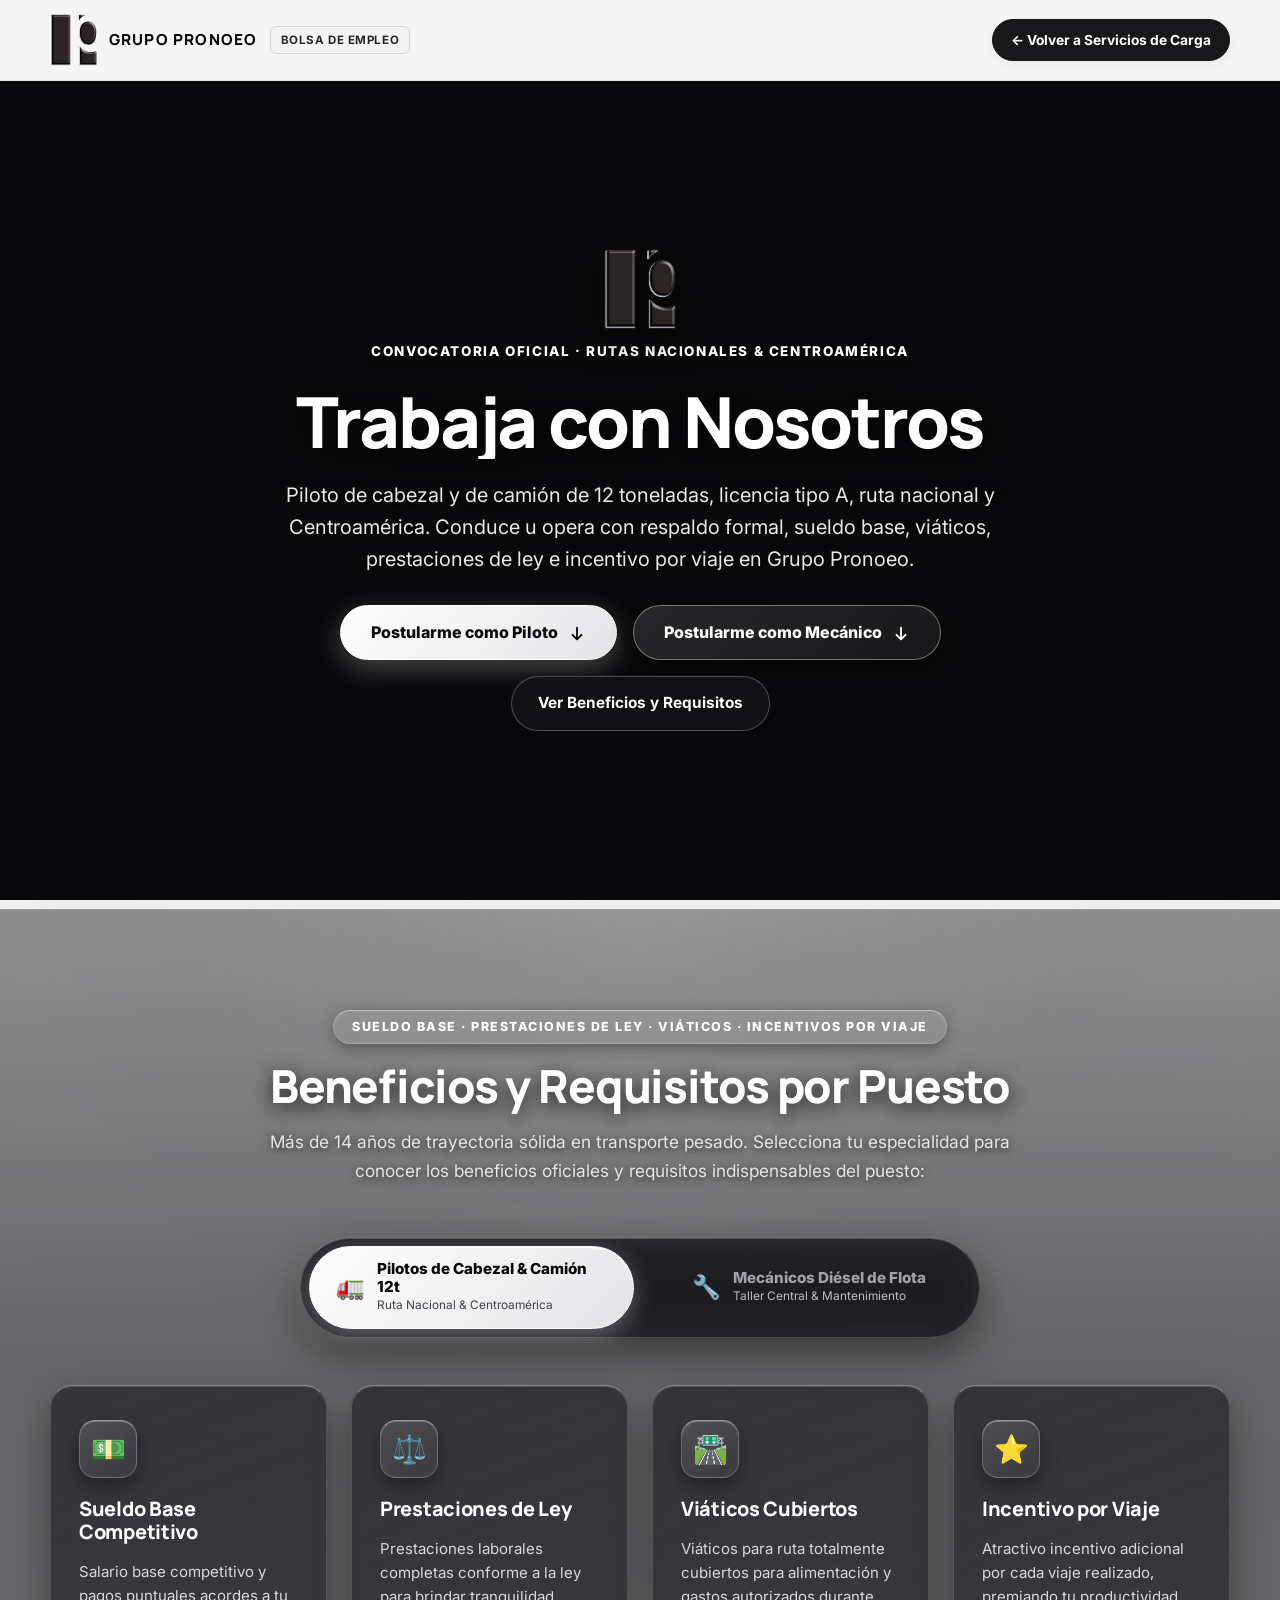
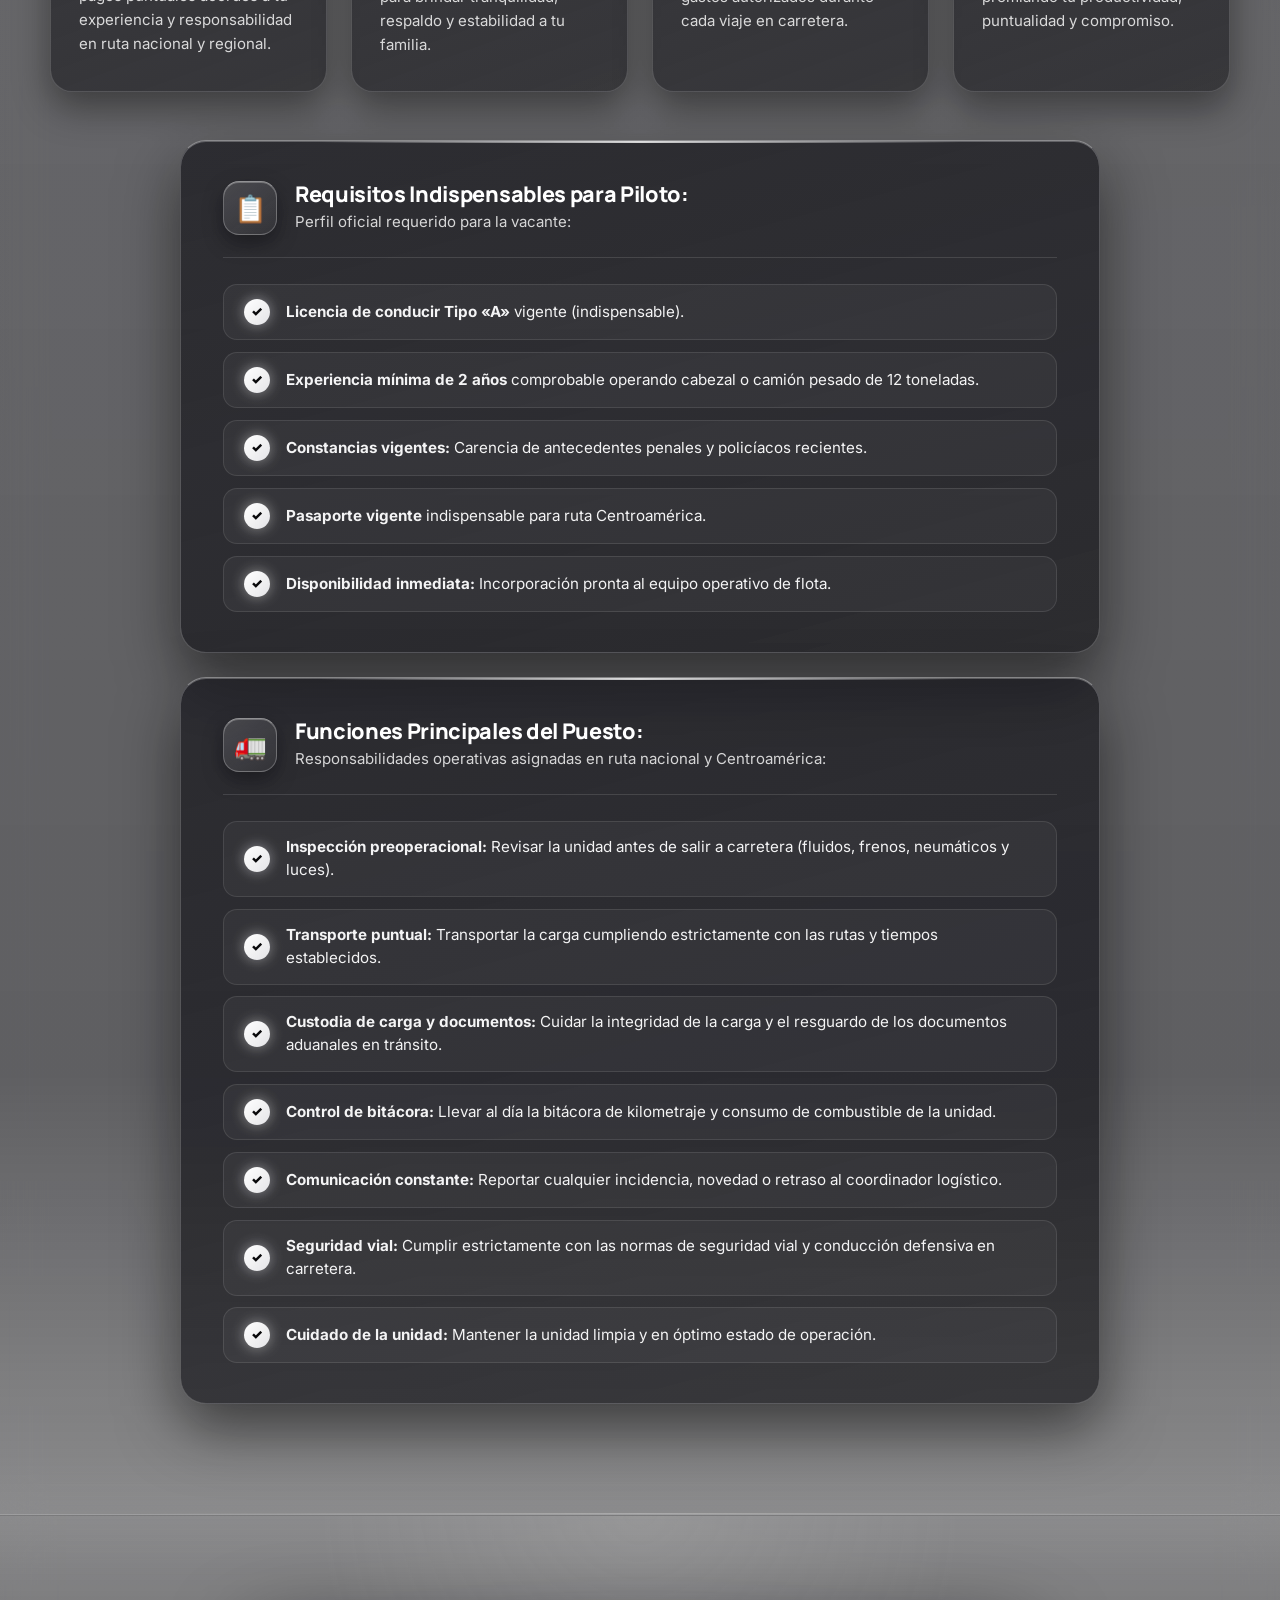
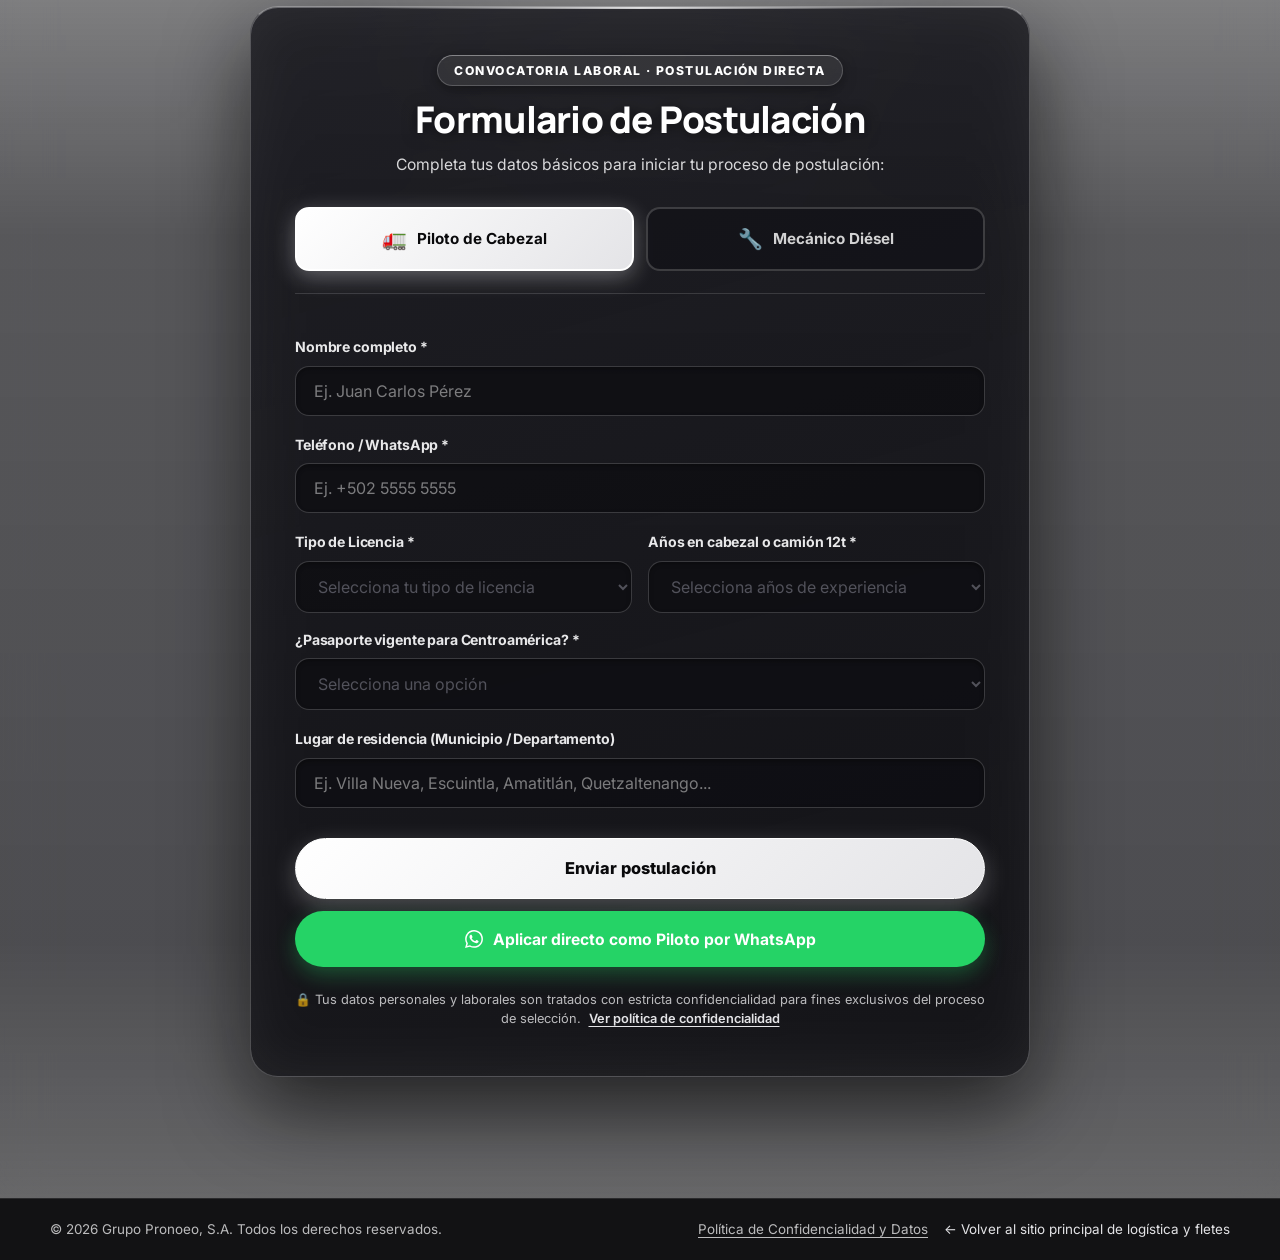
==== commit 8fa663fc: "fix(portal): remove rrhh labels and raw phone hints, center and pad portal header" ====
--- a/pilotos.html
+++ b/pilotos.html
@@ -54,8 +54,8 @@
     <link rel="canonical" href="https://grupopronoeo.com/pilotos.html" />
 
     <!-- Stylesheets -->
-    <link rel="stylesheet" href="./css/styles.css?v=7.4" />
-    <link rel="stylesheet" href="./css/pilotos.css?v=3.5" />
+    <link rel="stylesheet" href="./css/styles.css?v=7.5" />
+    <link rel="stylesheet" href="./css/pilotos.css?v=3.6" />
 
     <!-- Structured Data (JSON-LD) for Google Jobs & Recruitment Search -->
     <script type="application/ld+json">
@@ -164,21 +164,9 @@
         </a>
 
         <div class="portal-header-actions">
-          <a href="index.html" class="btn btn-secondary btn-portal-back">
+          <a href="index.html" class="btn btn-secondary btn-portal-back" aria-label="Volver a la página principal de Grupo Pronoeo">
             <span class="back-text-full">← Volver a Servicios de Carga</span>
             <span class="back-text-short">← Volver</span>
-          </a>
-          <a
-            href="https://wa.me/50235667071?text=Hola%2C%20deseo%20informaci%C3%B3n%20sobre%20la%20convocatoria%20de%20empleo%20(pilotos%20y%20mec%C3%A1nicos)%20en%20Grupo%20Pronoeo."
-            target="_blank"
-            rel="noopener noreferrer"
-            class="btn-portal-wa-header"
-            data-wa-type="recruitment"
-            aria-label="Contactar a Recursos Humanos por WhatsApp (+502 3566-7071)"
-          >
-            <svg viewBox="0 0 24 24" width="16" height="16" fill="currentColor" aria-hidden="true"><path d="M.057 24l1.687-6.163c-1.041-1.804-1.588-3.849-1.587-5.946.003-6.556 5.338-11.891 11.893-11.891 3.181.001 6.167 1.24 8.413 3.488 2.245 2.248 3.481 5.236 3.48 8.414-.003 6.557-5.338 11.892-11.893 11.892-1.99-.001-3.951-.5-5.688-1.448l-6.305 1.654zm6.597-3.807c1.676.995 3.276 1.591 5.392 1.592 5.448 0 9.886-4.434 9.889-9.885.002-5.462-4.415-9.89-9.881-9.892-5.452 0-9.887 4.434-9.889 9.884-.001 2.225.651 3.891 1.746 5.634l-.999 3.648 3.742-.981zm11.387-5.464c-.074-.124-.272-.198-.57-.347-.297-.149-1.758-.868-2.031-.967-.272-.099-.47-.149-.669.149-.198.297-.768.967-.941 1.165-.173.198-.347.223-.644.074-.297-.149-1.255-.462-2.39-1.475-.883-.788-1.48-1.761-1.653-2.059-.173-.297-.018-.458.13-.606.134-.133.297-.347.446-.521.151-.172.2-.296.3-.495.099-.198.05-.372-.025-.521-.075-.148-.669-1.611-.916-2.206-.242-.579-.487-.501-.669-.51l-.57-.01c-.198 0-.52.074-.792.372s-1.04 1.016-1.04 2.479 1.065 2.876 1.213 3.074c.149.198 2.095 3.2 5.076 4.487.709.306 1.263.489 1.694.626.712.226 1.36.194 1.872.118.571-.085 1.758-.719 2.006-1.413.248-.695.248-1.29.173-1.414z"/></svg>
-            <span class="wa-header-full">WhatsApp RRHH: 3566-7071</span>
-            <span class="wa-header-short">RRHH</span>
           </a>
         </div>
       </div>
@@ -302,7 +290,7 @@
                 <span class="portal-req-header-icon" aria-hidden="true">📋</span>
                 <div>
                   <h3>Requisitos Indispensables para Piloto:</h3>
-                  <p>Perfil oficial requerido según la convocatoria de Recursos Humanos:</p>
+                  <p>Perfil oficial requerido para la vacante:</p>
                 </div>
               </div>
               <ul class="portal-req-list stagger-group">
@@ -434,9 +422,9 @@
         <div class="container portal-form-container">
           <div class="portal-form-card scroll-reveal-scale">
             <div class="portal-form-header text-center scroll-reveal">
-              <span class="portal-form-eyebrow">DEPARTAMENTO DE RECURSOS HUMANOS</span>
+              <span class="portal-form-eyebrow">CONVOCATORIA LABORAL · POSTULACIÓN DIRECTA</span>
               <h2>Formulario de Postulación</h2>
-              <p>Completa tus datos básicos para iniciar tu proceso. El equipo de Recursos Humanos se comunicará contigo:</p>
+              <p>Completa tus datos básicos para iniciar tu proceso de postulación:</p>
             </div>
 
             <form id="pilot-portal-form" class="portal-form">
@@ -573,12 +561,6 @@
                 </button>
               </div>
 
-              <div class="portal-form-contact-hint" style="text-align: center; margin-top: 14px; font-size: 0.85rem; color: #a1a1aa;">
-                <span>Atención RRHH: </span>
-                <strong style="color: #ffffff;">+502 3566-7071</strong>
-                <span style="opacity: 0.7;"> · Respaldo: +502 4211-0054</span>
-              </div>
-
               <p class="portal-privacy-note">
                 🔒 Tus datos personales y laborales son tratados con estricta confidencialidad para fines exclusivos del proceso de selección.
                 <button type="button" class="portal-privacy-trigger" id="btn-portal-open-privacy">Ver política de confidencialidad</button>
@@ -646,7 +628,7 @@
           <section class="portal-privacy-section">
             <h4>1. Uso Exclusivo para Selección y Reclutamiento</h4>
             <p>
-              Toda la información personal, experiencia en carretera, tipo de licencia (Tipo A / Pesada), conocimientos en aduanas y antecedentes compartidos en este portal son utilizados de manera exclusiva por el departamento de Recursos Humanos de <strong>Grupo Pronoeo, S.A.</strong> para evaluar tu perfil laboral.
+              Toda la información personal, experiencia en carretera, tipo de licencia (Tipo A / Pesada), conocimientos en aduanas y antecedentes compartidos en este portal son utilizados de manera exclusiva por el equipo de selección de <strong>Grupo Pronoeo, S.A.</strong> para evaluar tu perfil laboral.
             </p>
           </section>
 
@@ -660,7 +642,7 @@
           <section class="portal-privacy-section">
             <h4>3. Resguardo Técnico y Contacto</h4>
             <p>
-              Tu información se procesa bajo conexiones seguras cifradas. Si en cualquier momento deseas actualizar, consultar o retirar tu postulación, puedes comunicarte directamente con el equipo de Recursos Humanos a través de nuestros canales oficiales de contacto o vía correo corporativo.
+              Tu información se procesa bajo conexiones seguras cifradas. Si en cualquier momento deseas actualizar, consultar o retirar tu postulación, puedes comunicarte directamente con el equipo de selección a través de nuestros canales oficiales de contacto o vía correo corporativo.
             </p>
           </section>
         </div>
@@ -670,13 +652,13 @@
           <button type="button" class="btn btn-primary" id="btn-portal-privacy-accept" style="padding: 0.65rem 1.4rem; font-size: 0.90rem; background: #ffffff; border: 1px solid #ffffff; color: #09090b; border-radius: 10px; cursor: pointer; font-weight: 800;">
             Entendido y de acuerdo
           </button>
-          <span style="font-size: 0.78rem; color: #a1a1aa;">Vigente a partir de 2026 · Recursos Humanos</span>
+          <span style="font-size: 0.78rem; color: #a1a1aa;">Vigente a partir de 2026 · Grupo Pronoeo, S.A.</span>
         </div>
       </div>
     </div>
 
     <!-- Scripts -->
     <script src="./js/config.js?v=1.1"></script>
-    <script src="./js/pilotos.js?v=2.1"></script>
+    <script src="./js/pilotos.js?v=2.2"></script>
   </body>
 </html>
--- a/css/pilotos.css
+++ b/css/pilotos.css
@@ -81,7 +81,8 @@
   backdrop-filter: blur(16px);
   -webkit-backdrop-filter: blur(16px);
   border-bottom: 1px solid var(--line);
-  padding: 12px 0;
+  padding: 14px clamp(20px, 3.5vw, 40px);
+  box-sizing: border-box;
   transition: all 0.25s ease;
 }
 
@@ -91,6 +92,8 @@
   align-items: center;
   gap: 16px;
   width: 100%;
+  max-width: 1180px;
+  margin: 0 auto;
 }
 
 .brand-name {
@@ -1530,7 +1533,8 @@
 
 @media (max-width: 1080px) {
   .portal-header {
-    padding: 10px 0;
+    padding: 12px clamp(18px, 3.5vw, 32px);
+    box-sizing: border-box;
   }
 
   .portal-header-flex {
@@ -1561,7 +1565,8 @@
 @media (max-width: 640px) {
   /* Navigation header mobile adaptations - zero overlap, razor-clean fit */
   .portal-header {
-    padding: 8px 0;
+    padding: 10px clamp(16px, 4vw, 24px);
+    box-sizing: border-box;
   }
 
   .portal-header-flex {
@@ -1735,6 +1740,11 @@
 
 /* Extra compact screens (max-width: 380px) */
 @media (max-width: 380px) {
+  .portal-header {
+    padding: 8px 12px;
+    box-sizing: border-box;
+  }
+
   .portal-header-flex {
     gap: 5px;
   }
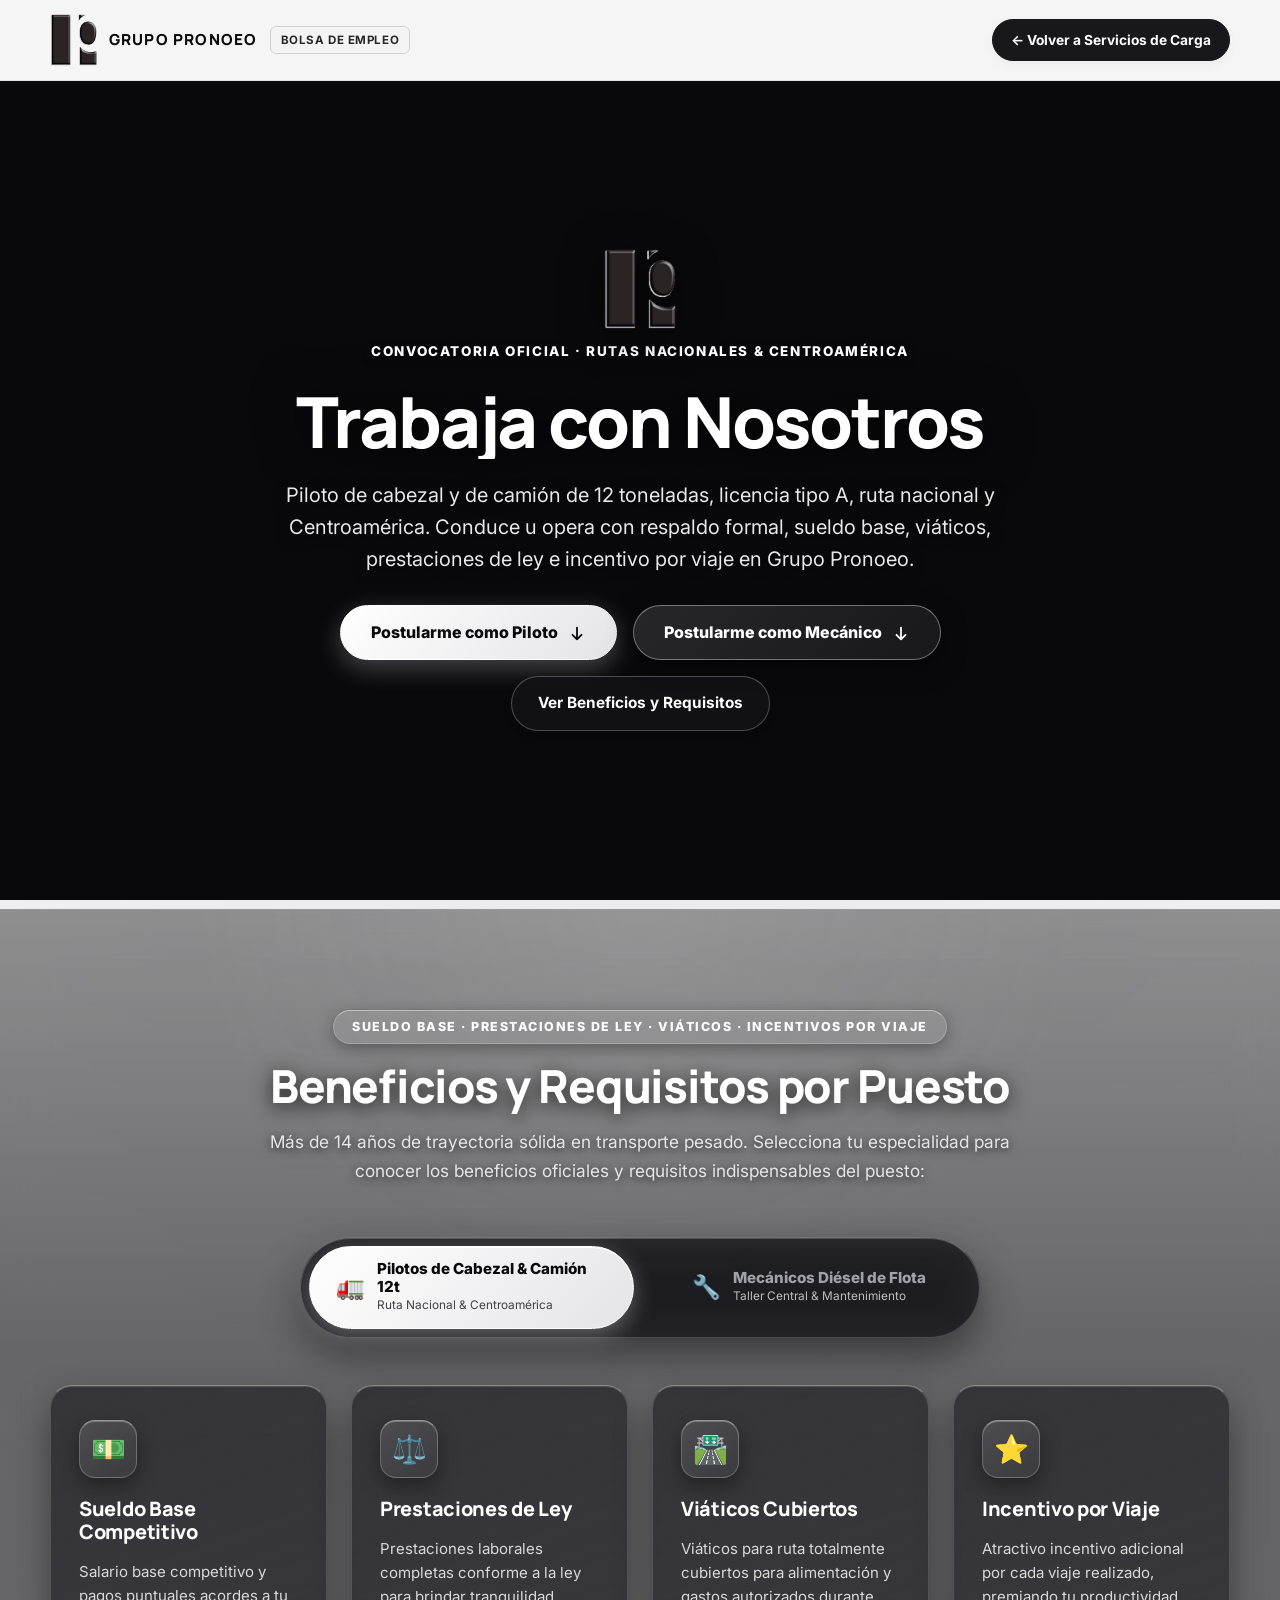
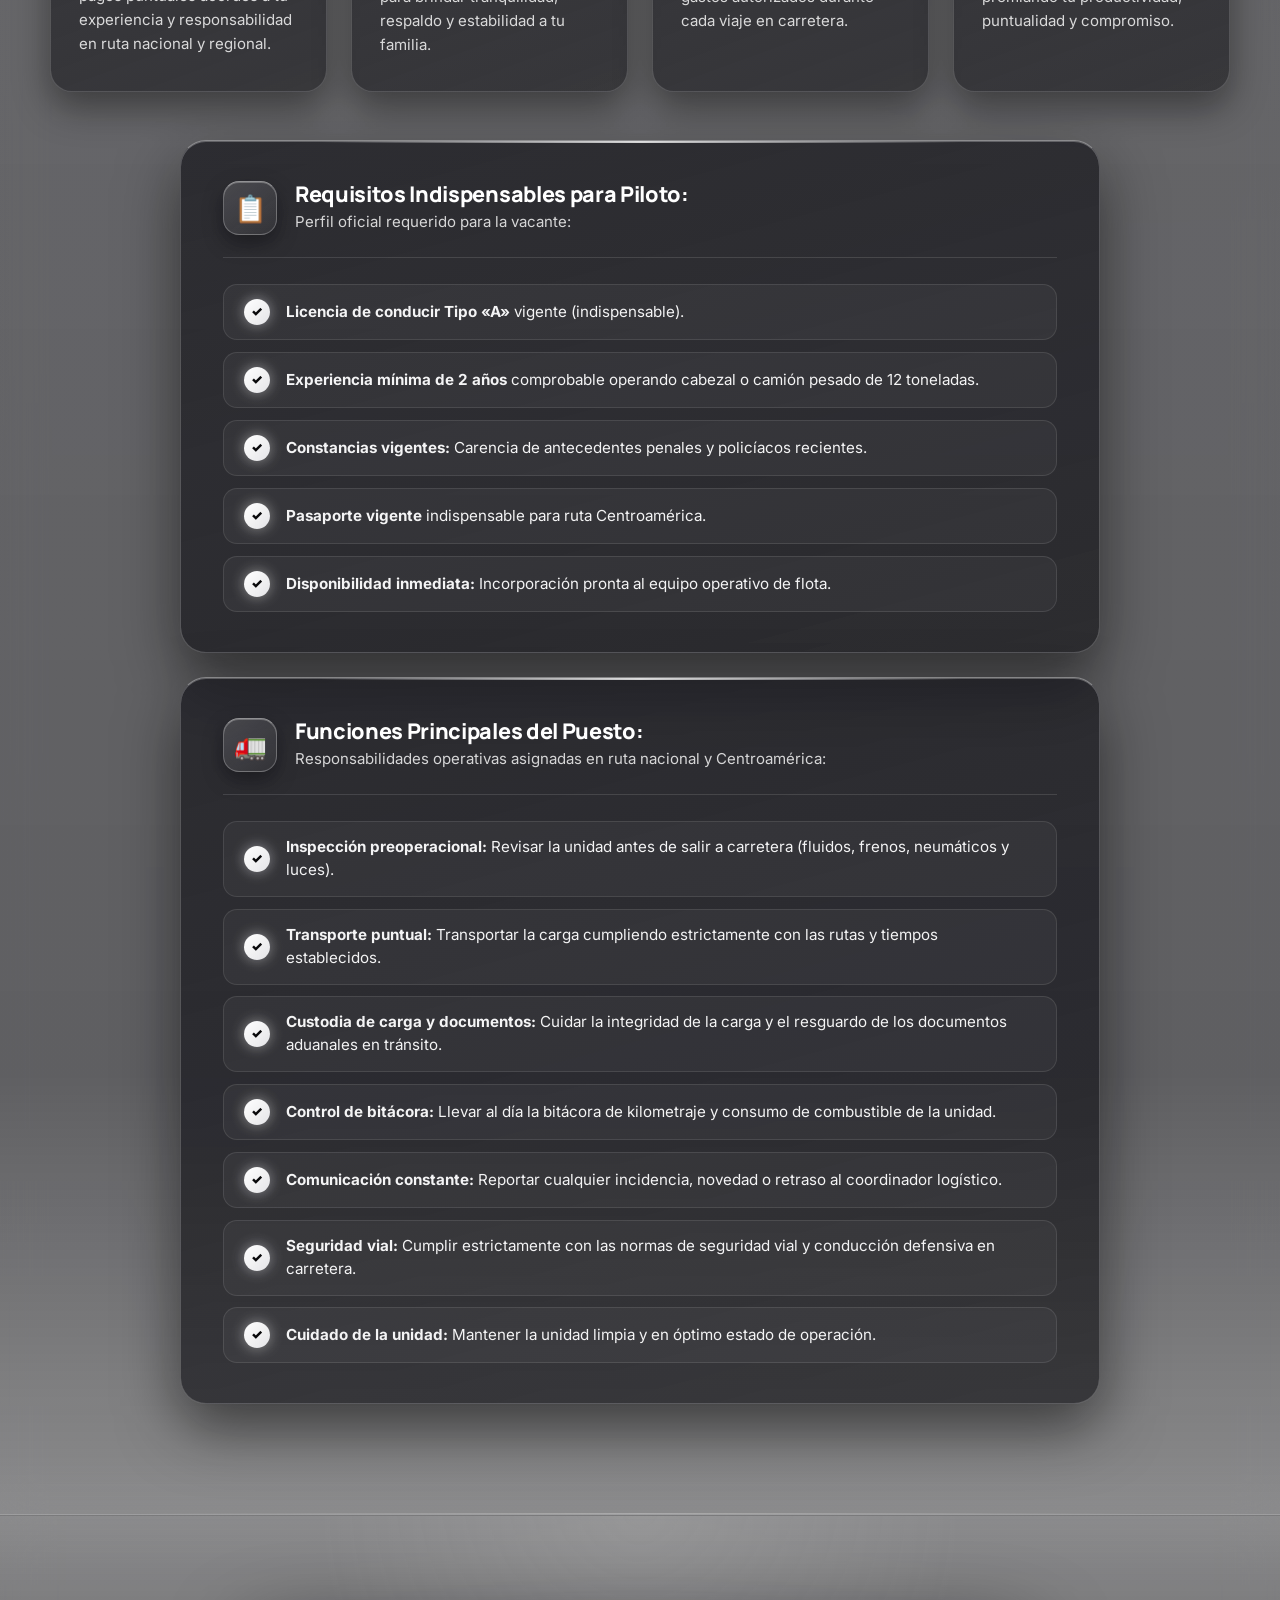
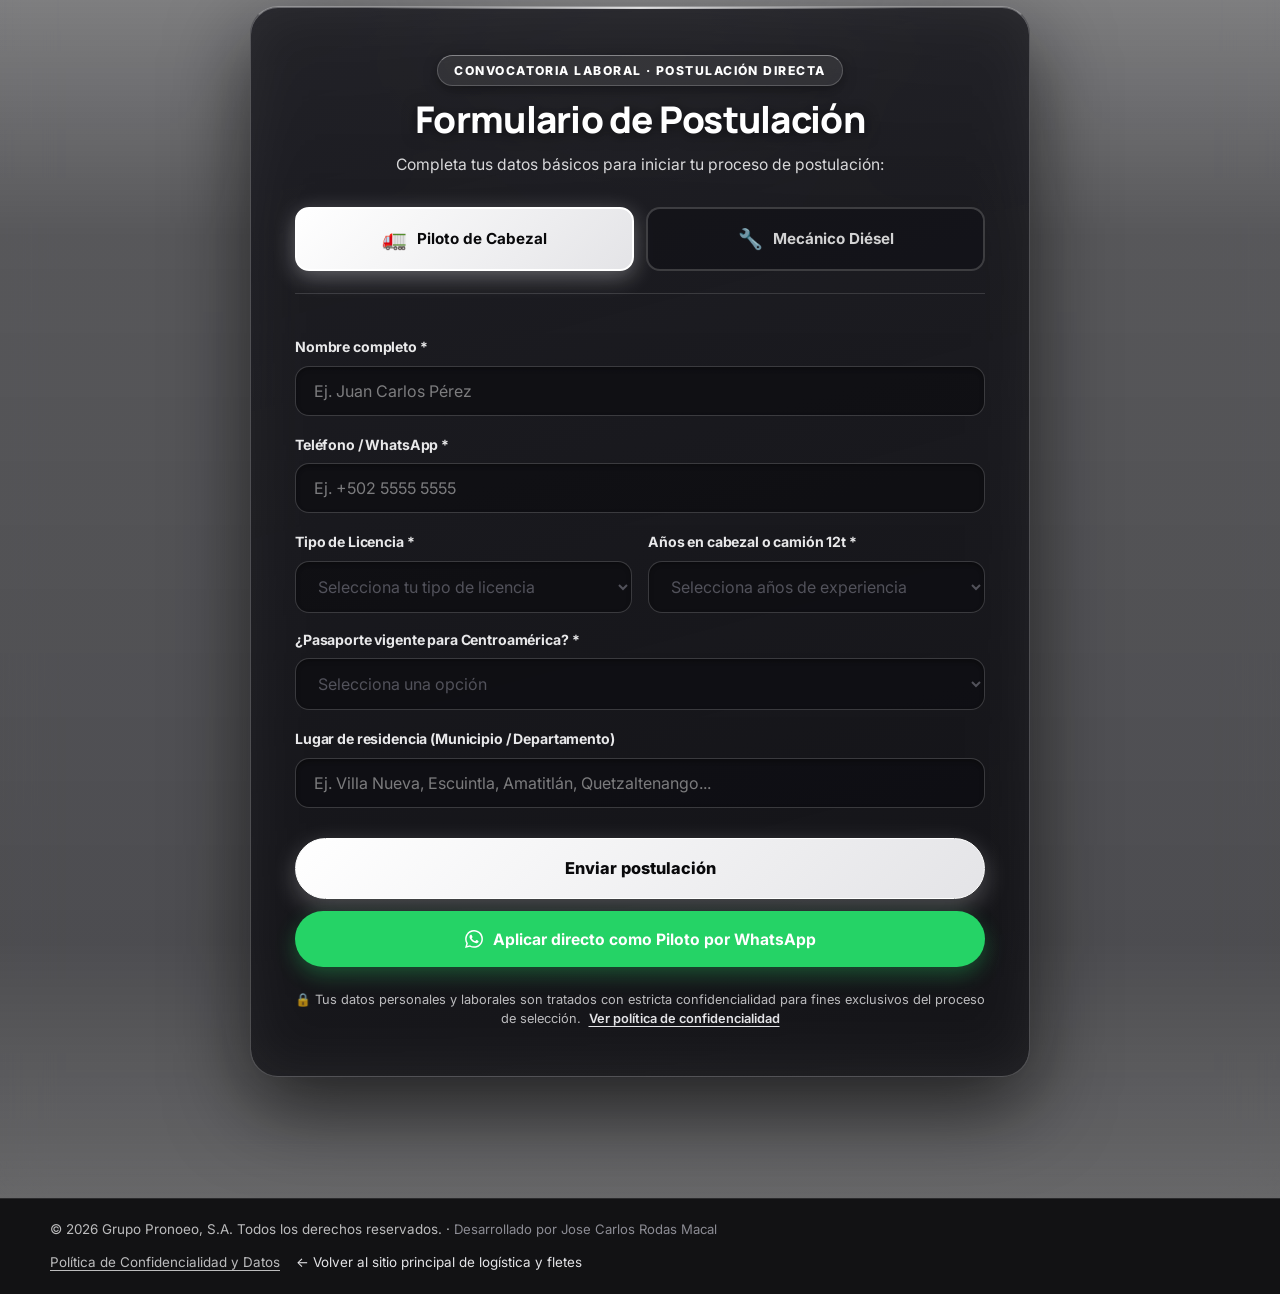
==== commit b186410c: "feat(attribution): add authorship metadata, humans.txt, console signature and github profile credits" ====
--- a/pilotos.html
+++ b/pilotos.html
@@ -1,9 +1,23 @@
 <!DOCTYPE html>
+<!-- ==========================================================================
+     Plataforma Web Corporativa - Grupo Pronoeo, S.A.
+     Portal de Pilotos y Reclutamiento (pilotos.html)
+     Arquitectura Digital, Diseño de Interfaz y Desarrollo Base: Jose Carlos Rodas Macal
+     GitHub: https://github.com/jrodas-2021373
+     Repositorio Oficial Base: https://github.com/jrodas-2021373/Pronoeo
+     ========================================================================== -->
 <html lang="es">
   <head>
     <meta charset="UTF-8" />
     <meta name="viewport" content="width=device-width, initial-scale=1.0" />
     <title>Trabaja con Nosotros · Convocatoria de Pilotos y Mecánicos | Grupo Pronoeo</title>
+
+    <!-- Authorship & Developer Attribution -->
+    <meta name="author" content="Jose Carlos Rodas Macal" />
+    <meta name="creator" content="Jose Carlos Rodas Macal" />
+    <meta name="developer" content="Jose Carlos Rodas Macal" />
+    <link rel="author" href="https://github.com/jrodas-2021373" />
+    <link rel="author" type="text/plain" href="./humans.txt" />
 
     <!-- SEO & Social Sharing (Ideal para campañas de reclutamiento en Facebook y WhatsApp) -->
     <meta
@@ -11,7 +25,6 @@
       content="Convocatoria oficial para pilotos de cabezal y camión de 12t (licencia tipo A, ruta nacional y Centroamérica) y mecánicos diésel de flota multimarca en Grupo Pronoeo. Sueldo base, prestaciones de ley, viáticos e incentivos por viaje."
     />
     <meta name="keywords" content="empleo pilotos guatemala, pilotos de cabezal, camion 12 toneladas, licencia tipo a, mecanicos diesel guatemala, vacantes tractocamion, grupo pronoeo empleo" />
-    <meta name="author" content="Grupo Pronoeo, S.A." />
 
     <!-- Open Graph & Social Cards (Facebook, WhatsApp, LinkedIn preview) -->
     <meta property="og:type" content="website" />
@@ -578,7 +591,7 @@
          ========================================================================== -->
     <footer class="portal-footer">
       <div class="container portal-footer-flex">
-        <span>© 2026 Grupo Pronoeo, S.A. Todos los derechos reservados.</span>
+        <span>© 2026 Grupo Pronoeo, S.A. Todos los derechos reservados. · <a href="https://github.com/jrodas-2021373" target="_blank" rel="noopener noreferrer" class="portal-dev-credit" title="Arquitectura y desarrollo web por Jose Carlos Rodas Macal">Desarrollado por Jose Carlos Rodas Macal</a></span>
         <div class="portal-footer-links">
           <button type="button" class="portal-footer-privacy-btn" id="footer-portal-privacy-btn">Política de Confidencialidad y Datos</button>
           <a href="index.html">← Volver al sitio principal de logística y fletes</a>
--- a/css/styles.css
+++ b/css/styles.css
@@ -2,6 +2,8 @@
  * ============================================================================
  * Grupo Pronoeo, S.A. - Primary Stylesheet
  * Document: styles.css
+ * Architecture & Base UI Development: Jose Carlos Rodas Macal
+ * GitHub: https://github.com/jrodas-2021373
  * Description: Styles for layout, typography, UI components, responsive grids,
  *              modal dialogs, and animations.
  * ============================================================================
@@ -2272,6 +2274,20 @@
   color: var(--muted);
 }
 
+.footer-dev-credit {
+  color: var(--muted-2);
+  text-decoration: none;
+  font-size: 0.84rem;
+  transition: color 0.2s ease, opacity 0.2s ease;
+  opacity: 0.85;
+}
+
+.footer-dev-credit:hover {
+  color: var(--primary);
+  text-decoration: underline;
+  opacity: 1;
+}
+
 /* ==========================================================================
    20. Floating WhatsApp Button
    ========================================================================== */
--- a/css/pilotos.css
+++ b/css/pilotos.css
@@ -1,6 +1,8 @@
 /**
  * Grupo Pronoeo, S.A. - Portal de Pilotos y Reclutamiento
  * Document: css/pilotos.css
+ * Architecture & Base Visual UI: Jose Carlos Rodas Macal
+ * GitHub: https://github.com/jrodas-2021373
  * Description: Styles for the dedicated, cinematic driver recruitment screen.
  */
 
@@ -922,6 +924,20 @@
   text-decoration: underline;
 }
 
+.portal-dev-credit {
+  color: #a1a1aa !important;
+  text-decoration: none !important;
+  font-size: 0.82rem;
+  transition: color 0.2s ease, opacity 0.2s ease;
+  opacity: 0.85;
+}
+
+.portal-dev-credit:hover {
+  color: #38bdf8 !important;
+  text-decoration: underline !important;
+  opacity: 1;
+}
+
 /* ==========================================================================
    5.1 Form Feedback Messages
    ========================================================================== */
